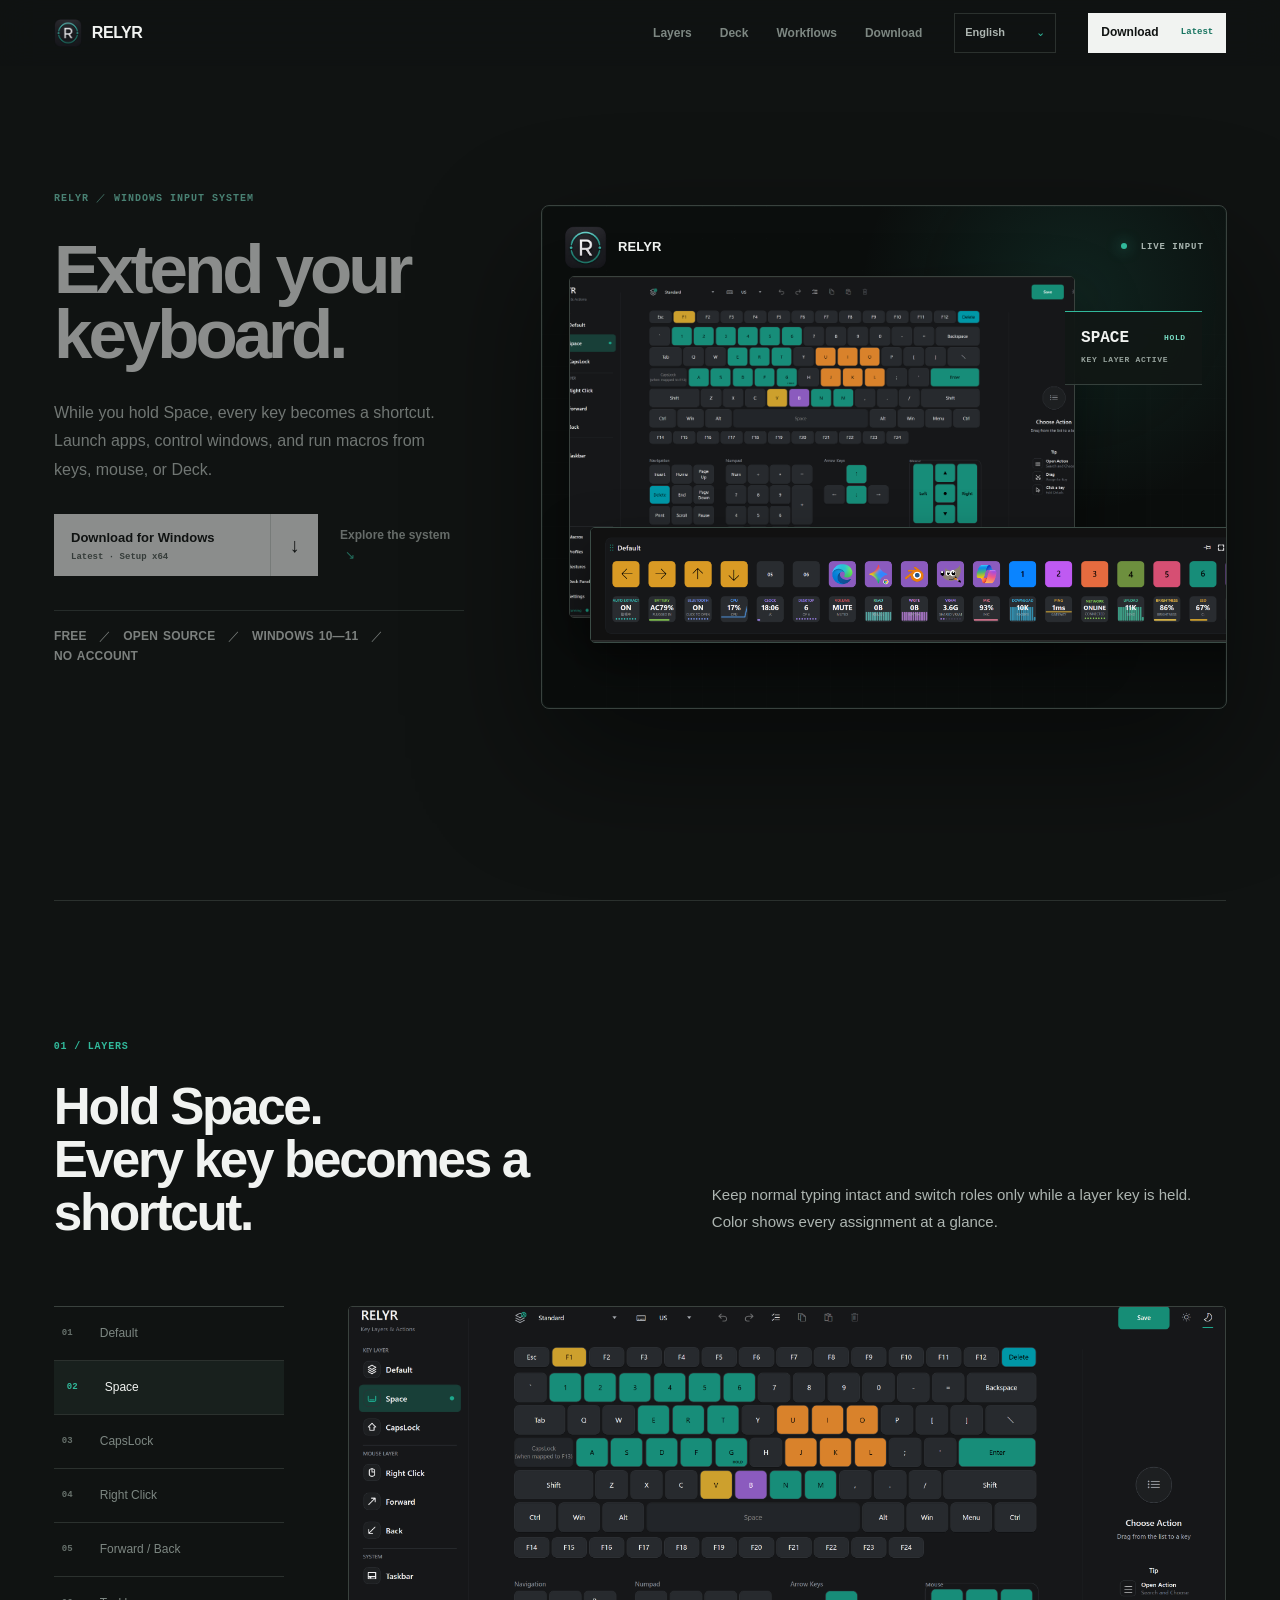
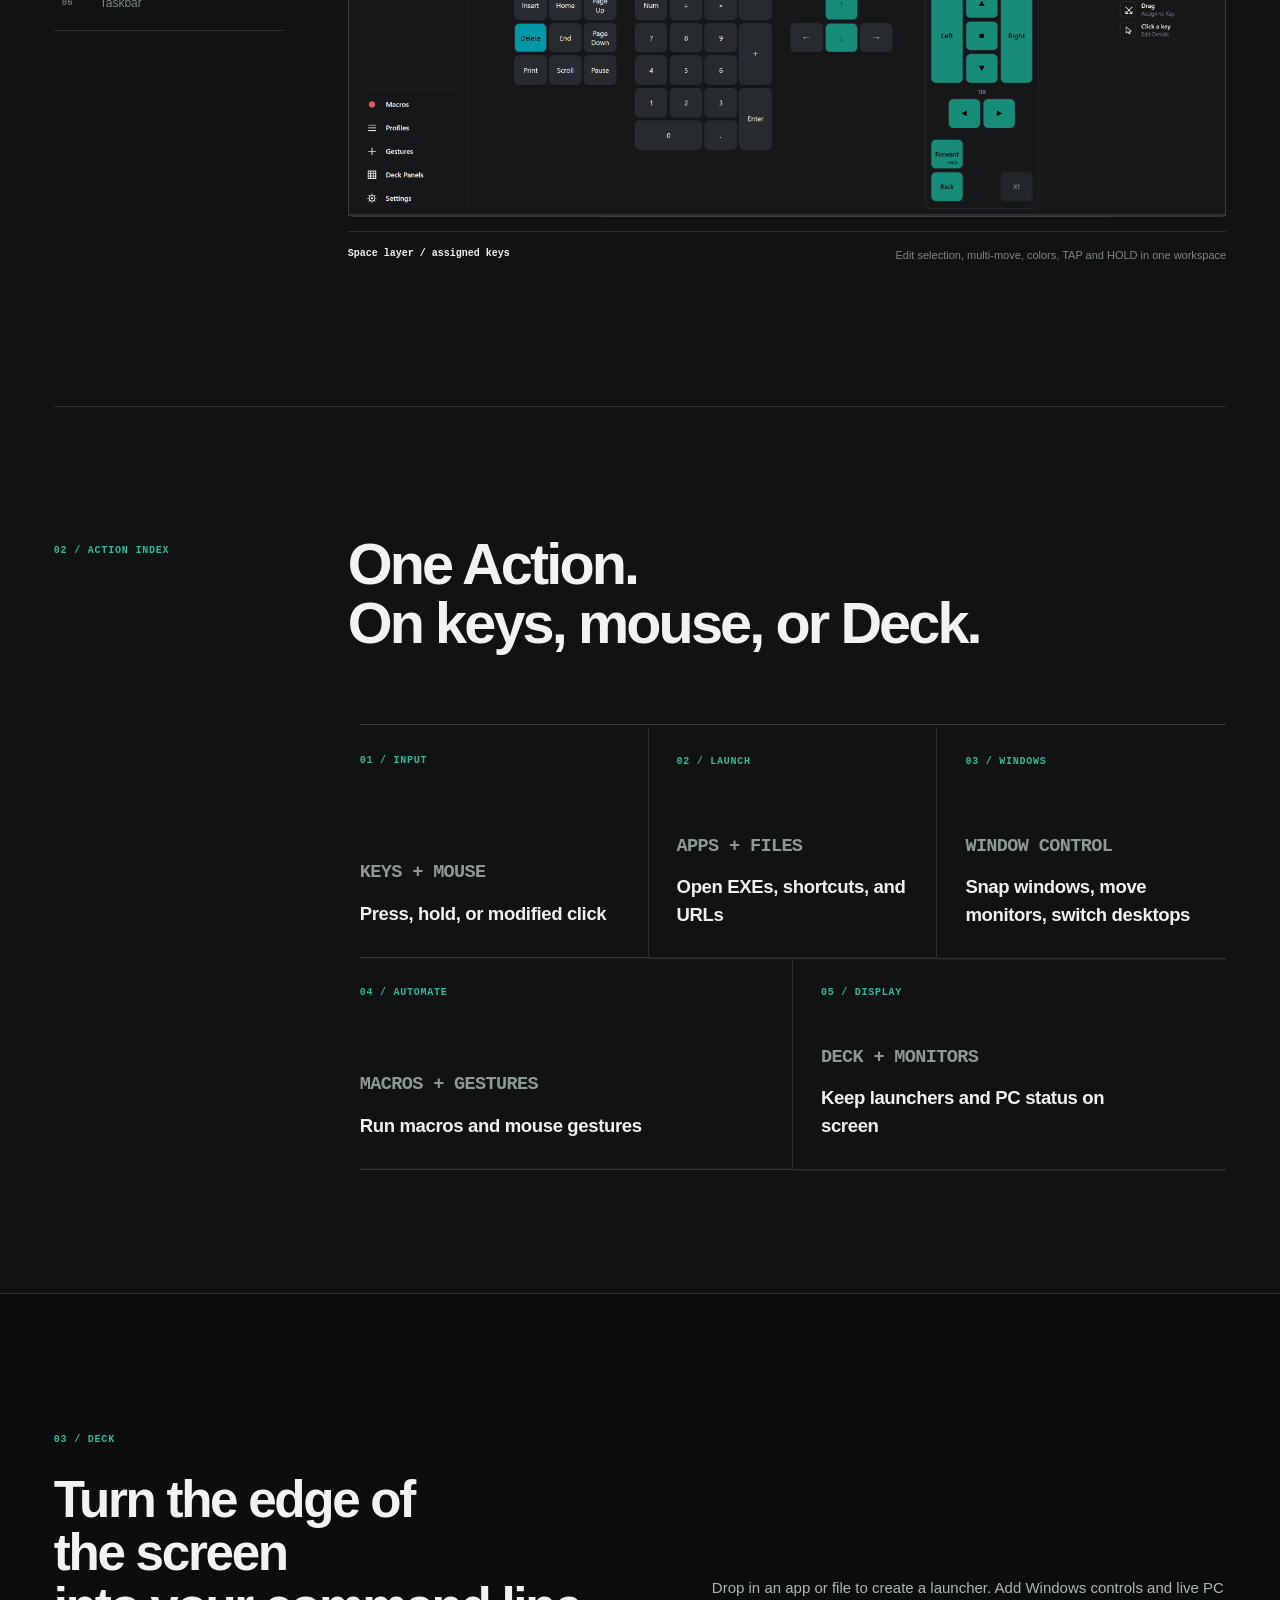
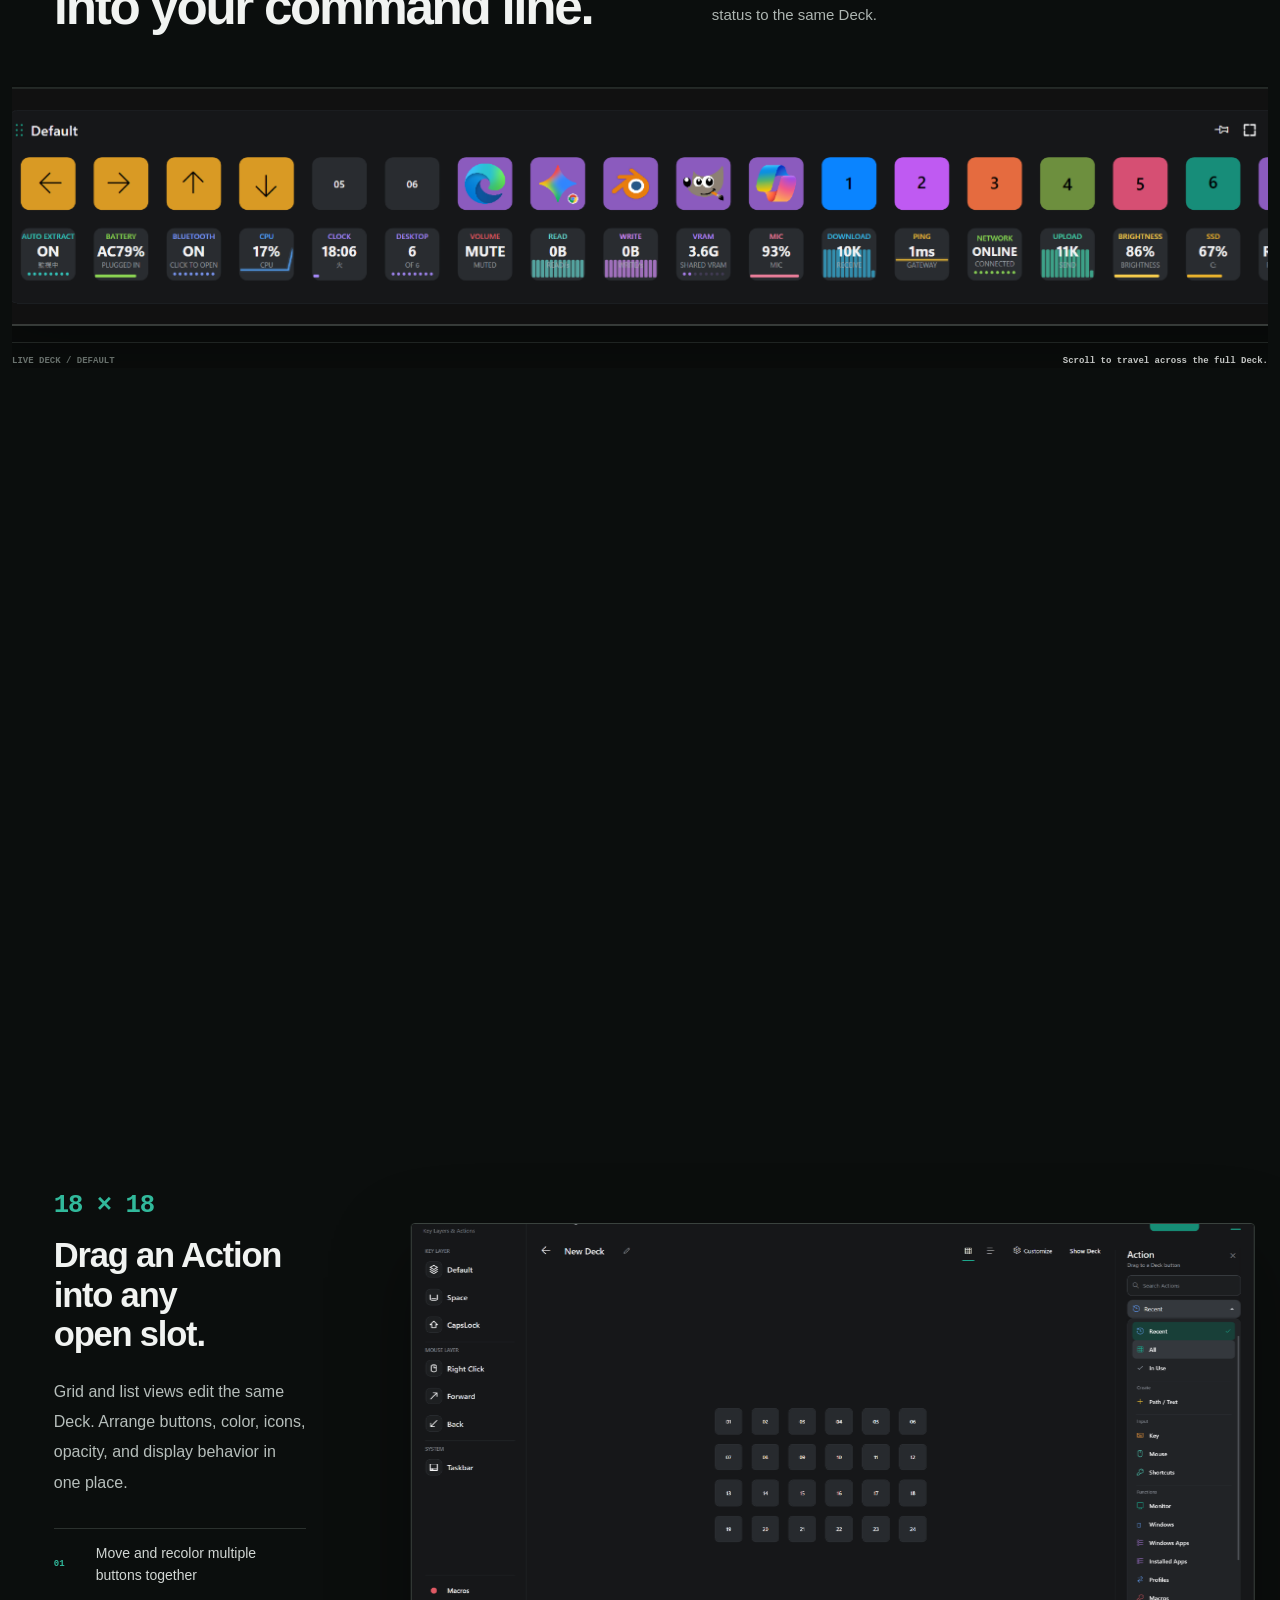
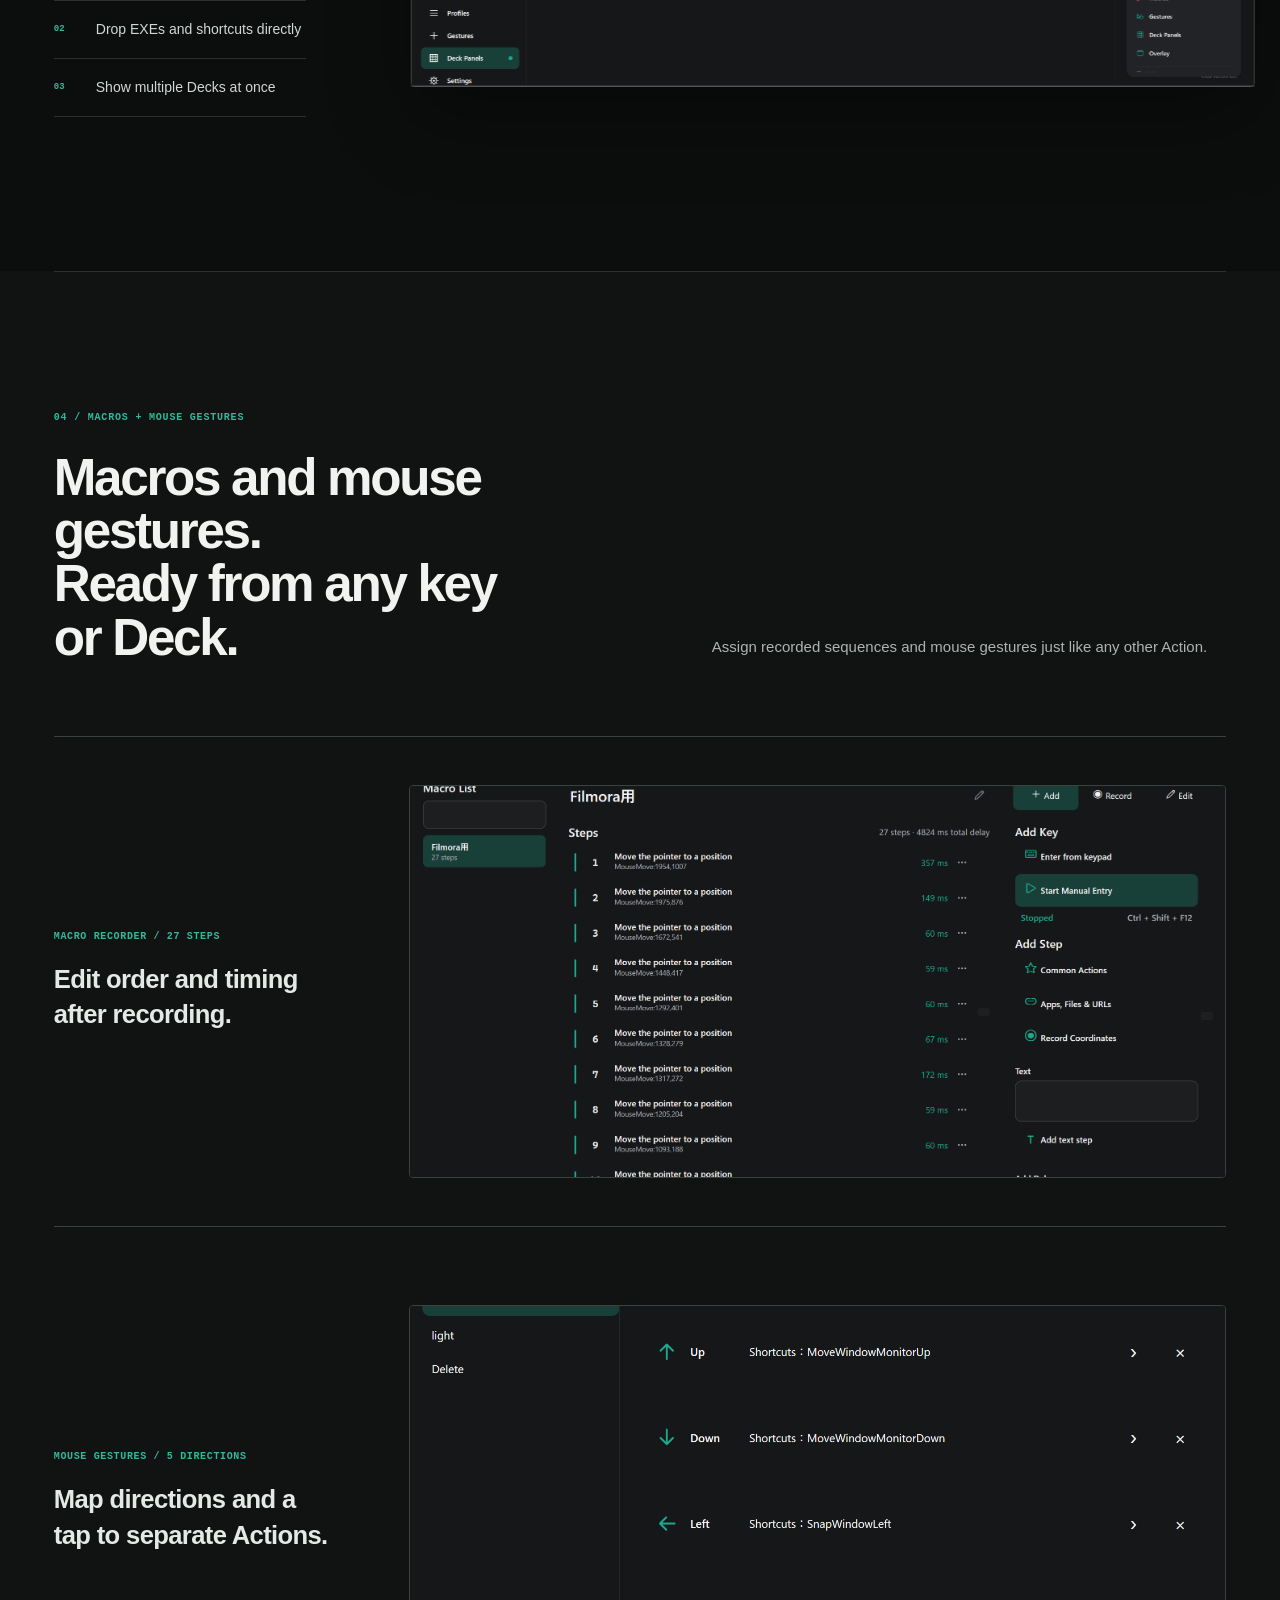
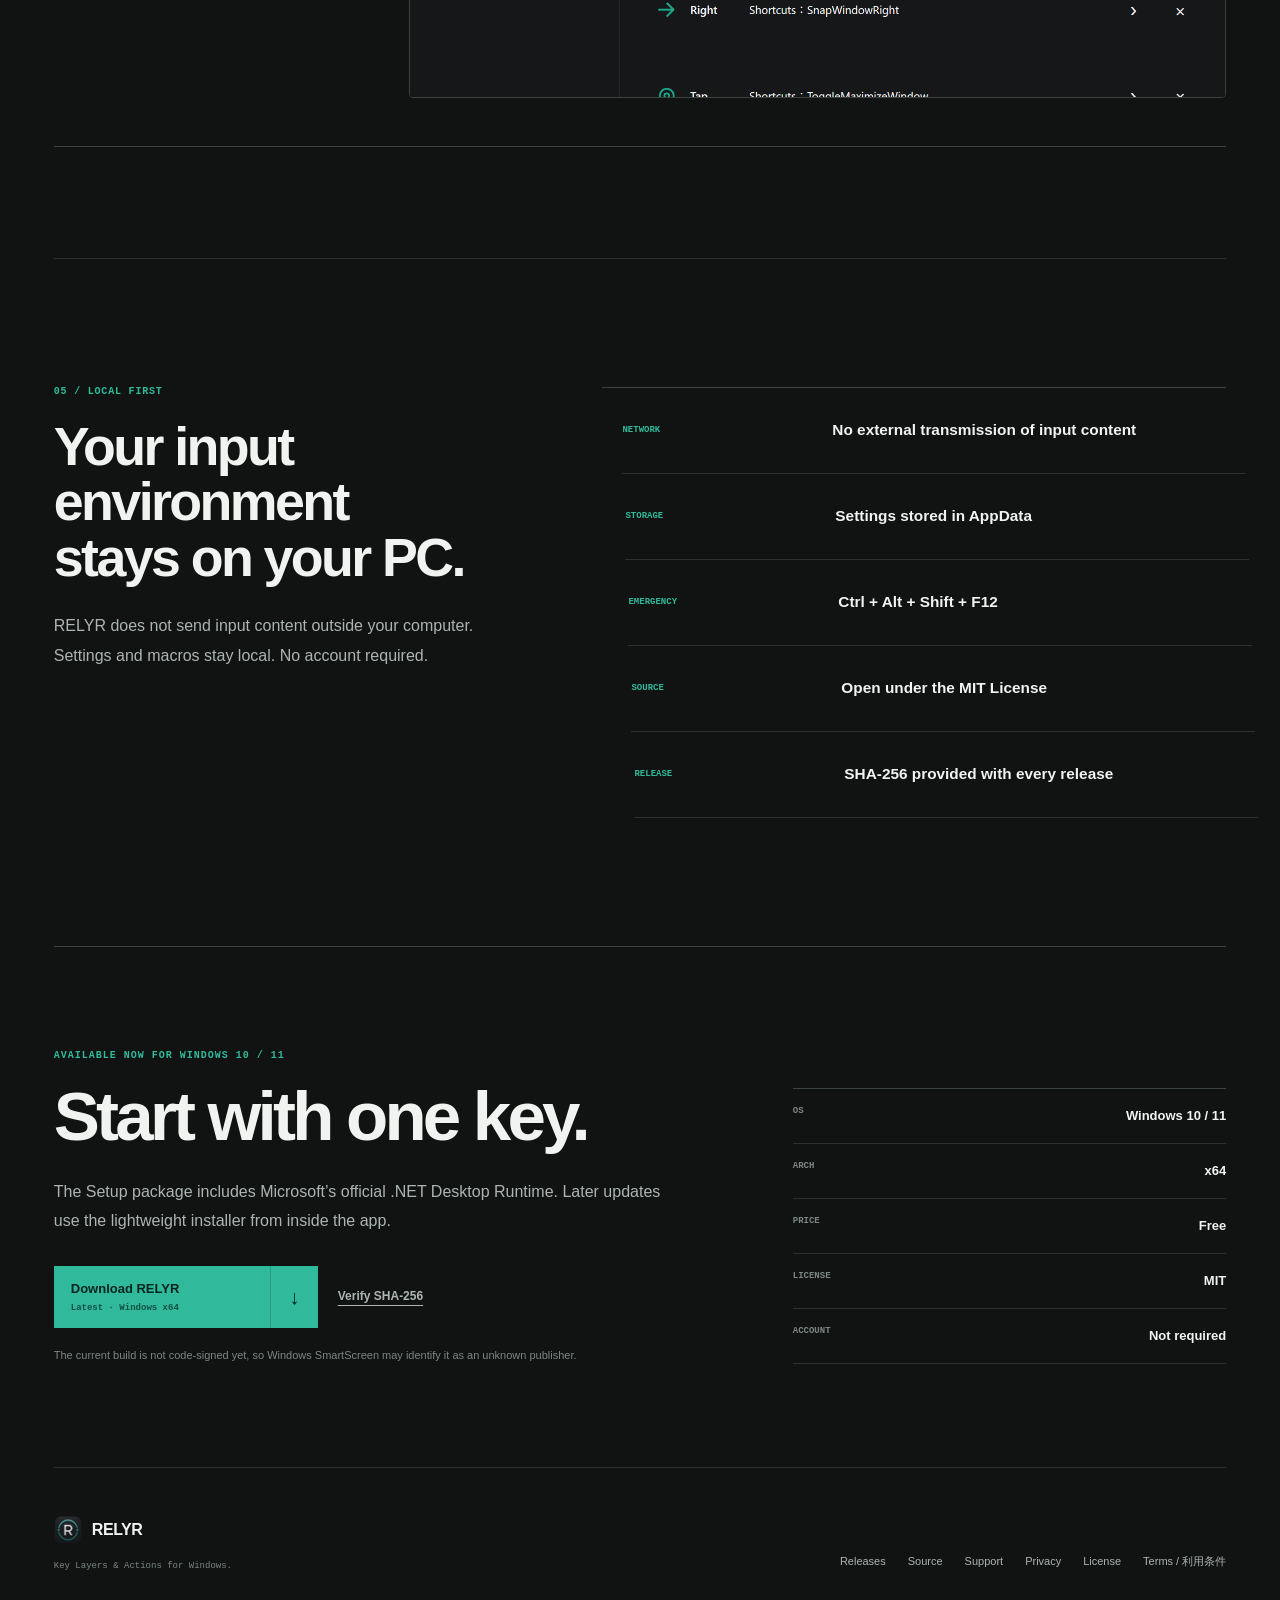
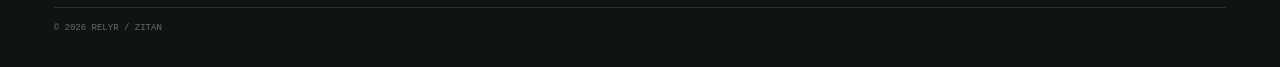
==== docs/index.html @ 1e790d0e "Make website downloads follow latest release" ====
<!doctype html>
<html lang="ja-JP">
<head>
  <meta charset="utf-8">
  <meta name="viewport" content="width=device-width, initial-scale=1">
  <meta name="theme-color" content="#121514">
  <meta name="description" content="Spaceを押している間、すべてのキーがショートカットに変わる。RELYRはキー、マウス、DeckからWindowsを動かす入力システムです。">
  <meta property="og:type" content="website">
  <meta property="og:site_name" content="RELYR">
  <meta property="og:url" content="https://zitan-source.github.io/RELYR/">
  <meta property="og:title" content="RELYR — キーボードを、拡張する。">
  <meta property="og:description" content="Spaceを押している間、すべてのキーがショートカットに変わる。キー、マウス、DeckからWindowsを動かします。">
  <meta property="og:image" content="https://zitan-source.github.io/RELYR/assets/og-image.png">
  <meta property="og:image:width" content="1200">
  <meta property="og:image:height" content="630">
  <meta property="og:image:alt" content="RELYRの入力レイヤー、Deck、ジェスチャー画面を重ねた製品ビジュアル">
  <meta property="og:locale" content="ja_JP">
  <meta name="twitter:card" content="summary_large_image">
  <link rel="canonical" href="https://zitan-source.github.io/RELYR/">
  <link rel="icon" href="assets/relyr.ico" type="image/x-icon">
  <link rel="stylesheet" href="styles.css">
  <script>document.documentElement.classList.add('js')</script>
  <title>RELYR — キーボードを、拡張する。</title>
</head>
<body>
  <a class="skip-link" href="#content">本文へ移動</a>
  <div class="scroll-meter" aria-hidden="true"><i></i></div>

  <header class="site-header" data-header>
    <a class="wordmark" href="#top" aria-label="RELYR ホーム">
      <img src="assets/relyr.ico" width="32" height="32" alt="">
      <span>RELYR</span>
    </a>
    <nav aria-label="メインナビゲーション">
      <a href="#layers">Layers</a>
      <a href="#deck">Deck</a>
      <a href="#workflows">Workflows</a>
      <a href="#download">Download</a>
    </nav>
    <details class="language-switcher">
      <summary aria-label="表示言語"><span data-language-label>日本語</span><i aria-hidden="true">⌄</i></summary>
      <div class="language-menu" role="menu" aria-label="表示言語">
        <button type="button" role="menuitem" data-language="ja-JP">日本語</button>
        <button type="button" role="menuitem" data-language="en-US">English</button>
        <button type="button" role="menuitem" data-language="zh-CN">简体中文</button>
        <button type="button" role="menuitem" data-language="zh-TW">繁體中文</button>
        <button type="button" role="menuitem" data-language="ko-KR">한국어</button>
        <button type="button" role="menuitem" data-language="fr-FR">Français</button>
        <button type="button" role="menuitem" data-language="de-DE">Deutsch</button>
        <button type="button" role="menuitem" data-language="es-ES">Español</button>
      </div>
    </details>
    <a class="header-download" data-download-link aria-label="RELYR Windows版をダウンロード" href="https://github.com/zitan-source/RELYR/releases/latest">
      <span>Download</span><b data-release-version>Latest</b>
    </a>
  </header>

  <main id="content">
    <section class="hero" id="top" data-motion-section>
      <div class="hero-copy reveal">
        <p class="overline">RELYR <span>／</span> Windows input system</p>
        <h1>
          <span class="hero-line"><span>キーボードを、</span></span>
          <em class="hero-line"><span>拡張する。</span></em>
        </h1>
        <p class="hero-lead">Spaceを押している間、すべてのキーがショートカットに変わる。キー、マウス、Deckから、アプリ起動、ウィンドウ操作、マクロを実行。</p>
        <div class="hero-actions">
          <a class="download-button" data-download-link href="https://github.com/zitan-source/RELYR/releases/latest">
            <span>Download for Windows</span>
            <small><b data-release-version>Latest</b> · Setup x64</small>
            <i aria-hidden="true">↓</i>
          </a>
          <a class="text-link" href="#layers">Explore the system <span aria-hidden="true">↘</span></a>
        </div>
        <div class="hero-facts"><p class="hero-note">FREE / OPEN SOURCE / WINDOWS 10—11 / NO ACCOUNT</p></div>
      </div>

      <div class="hero-product reveal">
        <div class="hero-stage">
          <div class="hero-stage-header" aria-hidden="true">
            <span><img src="assets/relyr.ico" width="52" height="52" alt=""><b>RELYR</b></span>
            <p><i></i> LIVE INPUT</p>
          </div>
          <div class="hero-key-demo media-spot" data-video-frame>
            <video class="product-video" muted loop playsinline preload="metadata" poster="assets/product-layers.png" data-product-video aria-hidden="true">
              <source src="assets/action-assignment.mp4" type="video/mp4">
            </video>
            <i class="video-progress" aria-hidden="true"><span></span></i>
          </div>
          <div class="hero-deck-demo media-spot" data-video-frame>
            <video class="product-video" muted loop playsinline preload="metadata" poster="assets/product-deck.png" data-product-video aria-hidden="true">
              <source src="assets/deck-live.mp4" type="video/mp4">
            </video>
            <i class="video-progress" aria-hidden="true"><span></span></i>
          </div>
          <div class="hero-layer-state" aria-hidden="true"><kbd>SPACE</kbd><span>HOLD</span><b>KEY LAYER ACTIVE</b></div>
        </div>
      </div>

    </section>

    <section class="section layers-section" id="layers" data-motion-section>
      <header class="section-heading reveal">
        <h2>Spaceを押す。<br>キーボード全体が、ショートカットになる。</h2>
        <p>普段のキー入力を残したまま、押している間だけ役割を切り替えます。レイヤーごとに色が見えるので、どこに何を置いたかを画面上で確認できます。</p>
      </header>

      <div class="layer-layout">
        <aside class="layer-index reveal" aria-label="利用できるレイヤー">
          <p><span>01</span>Default</p>
          <p class="active"><span>02</span>Space</p>
          <p><span>03</span>CapsLock</p>
          <p><span>04</span>Right Click</p>
          <p><span>05</span>Forward / Back</p>
          <p><span>06</span>Taskbar</p>
        </aside>
        <figure class="layer-figure reveal">
          <div class="media-spot" data-video-frame>
            <button class="shot-button" type="button" data-shot="assets/product-layers.png" data-caption="Spaceレイヤー — 割り当て済みのキーを色で一覧">
              <video class="product-video" muted loop playsinline preload="metadata" poster="assets/product-layers.png" data-product-video aria-hidden="true">
                <source src="assets/action-assignment.mp4" type="video/mp4">
              </video>
              <span>拡大して見る</span>
            </button>
            <i class="video-progress" aria-hidden="true"><span></span></i>
          </div>
          <figcaption><b>Space layer / assigned keys</b><span>選択、複数移動、色分け、TAP / HOLDをひとつの面で編集</span></figcaption>
        </figure>
      </div>
    </section>

    <section class="action-ledger section" id="actions" data-motion-section aria-labelledby="actions-title">
      <div class="ledger-intro reveal">
        <h2 id="actions-title">ひとつのActionを、<br>キーにも、マウスにも、Deckにも。</h2>
      </div>
      <div class="action-index reveal">
        <article><span>01 / INPUT</span><h3>KEYS + MOUSE</h3><b>押す、長押し、修飾クリック</b></article>
        <article><span>02 / LAUNCH</span><h3>APPS + FILES</h3><b>EXE、ショートカット、URLを開く</b></article>
        <article><span>03 / WINDOWS</span><h3>WINDOW CONTROL</h3><b>整列、モニター移動、仮想デスクトップ</b></article>
        <article><span>04 / AUTOMATE</span><h3>MACROS + GESTURES</h3><b>マクロとマウスジェスチャーを実行</b></article>
        <article><span>05 / DISPLAY</span><h3>DECK + MONITORS</h3><b>ランチャーとPC状態を画面に常設</b></article>
      </div>
    </section>

    <section class="deck-section" id="deck" data-motion-section>
      <div class="deck-title section reveal">
        <h2>画面の端を、<br>自分専用の操作列に。</h2>
        <p>アプリやファイルを置くだけで起動ボタンに。Windows操作とPCの状態表示も、同じDeckへ並べられます。</p>
      </div>

      <div class="deck-runway" data-motion-section>
        <figure class="deck-strip reveal">
          <div class="media-spot" data-video-frame>
            <button class="shot-button" type="button" data-shot="assets/product-deck.png" data-caption="Deckオーバーレイ — アプリ、デスクトップ、システムモニター">
              <video class="product-video" muted loop playsinline preload="metadata" poster="assets/product-deck.png" data-product-video aria-hidden="true">
                <source src="assets/deck-live.mp4" type="video/mp4">
              </video>
              <span>拡大して見る</span>
            </button>
            <i class="video-progress" aria-hidden="true"><span></span></i>
          </div>
          <figcaption><span>LIVE DECK / DEFAULT</span><b>スクロールに沿って、Deck全体を見る。</b></figcaption>
        </figure>
      </div>

      <div class="deck-editor section">
        <div class="editor-copy reveal">
          <p class="editor-mark">18 × 18</p>
          <h3>空いている場所へ、<br>Actionをドラッグ。</h3>
          <p>グリッドと一覧表示は同じDeckを編集します。ボタンの並び、色、アイコン、透明度、表示動作まで一か所で調整できます。</p>
          <ul>
            <li><span>01</span>複数ボタンをまとめて移動・着色</li>
            <li><span>02</span>EXEとショートカットを直接登録</li>
            <li><span>03</span>複数Deckを同時に表示</li>
          </ul>
        </div>
        <figure class="editor-figure reveal">
          <div class="media-spot" data-video-frame>
            <button class="shot-button" type="button" data-shot="assets/product-deck-editor.png" data-caption="Deckエディター — モニターActionをボタンへドラッグ">
              <video class="product-video" muted loop playsinline preload="metadata" poster="assets/product-deck-editor.png" data-product-video aria-hidden="true">
                <source src="assets/deck-monitor-assignment.mp4" type="video/mp4">
              </video>
              <span>拡大して見る</span>
            </button>
            <i class="video-progress" aria-hidden="true"><span></span></i>
          </div>
        </figure>
      </div>
    </section>

    <section class="workflow-section section" id="workflows" data-motion-section>
      <header class="workflow-heading reveal">
        <h2>マクロも、マウスジェスチャーも。<br>キーやDeckから、すぐ呼び出せる。</h2>
        <p>記録した手順とジェスチャーは、キーやDeckへ同じActionとして割り当てられます。</p>
      </header>

      <div class="workflow-grid">
        <article class="workflow-macro reveal">
          <div class="workflow-label"><span>MACRO RECORDER / 27 STEPS</span><b>記録後も、順番と待機時間を編集。</b></div>
          <button class="shot-button" type="button" data-shot="assets/product-macros.png" data-caption="マクロエディター — 記録した手順、座標、待機時間を編集">
            <img src="assets/product-macros.png" width="2019" height="1231" loading="lazy" alt="RELYRのマクロ画面。中央に記録されたマウス移動の手順、右に追加操作が並ぶ。">
            <span>拡大して見る</span>
          </button>
        </article>
        <article class="workflow-gesture reveal">
          <div class="workflow-label"><span>MOUSE GESTURES / 5 DIRECTIONS</span><b>移動方向と短押しを別々のActionへ。</b></div>
          <button class="shot-button" type="button" data-shot="assets/product-gestures.png" data-caption="ジェスチャーエディター — 上下左右と短押しへActionを設定">
            <img src="assets/product-gestures.png" width="1523" height="1050" loading="lazy" alt="RELYRのジェスチャー画面。上下左右と短押しにWindows操作が割り当てられている。">
            <span>拡大して見る</span>
          </button>
        </article>
      </div>
    </section>

    <section class="principles section" id="privacy" data-motion-section>
      <div class="principles-copy reveal">
        <h2>入力環境は、<br>PCの中で完結する。</h2>
        <p>RELYRは入力内容を外部へ送信しません。設定とマクロはローカルに保存。アカウント作成も必要ありません。</p>
      </div>
      <dl class="principle-list reveal">
        <div><dt>Network</dt><dd>入力内容の外部送信なし</dd></div>
        <div><dt>Storage</dt><dd>設定はAppDataに保存</dd></div>
        <div><dt>Emergency</dt><dd>Ctrl + Alt + Shift + F12</dd></div>
        <div><dt>Source</dt><dd>MIT Licenseで公開</dd></div>
        <div><dt>Release</dt><dd>SHA-256を同時配布</dd></div>
      </dl>
    </section>

    <section class="download-section" id="download" data-motion-section>
      <div class="download-copy reveal">
        <p class="overline">Available now for Windows 10 / 11</p>
        <h2>まず、ひとつのキーから。</h2>
        <p>Setup版にはMicrosoft公式の.NET Desktop Runtimeを同梱しています。インストール後の更新は、アプリ内から軽量版を取得できます。</p>
        <div class="download-actions">
          <a class="download-button download-button-light" data-download-link href="https://github.com/zitan-source/RELYR/releases/latest">
            <span>RELYRをダウンロード</span>
            <small><b data-release-version>Latest</b> · Windows x64</small>
            <i aria-hidden="true">↓</i>
          </a>
          <a class="checksum-link" data-checksum-link href="https://github.com/zitan-source/RELYR/releases/latest">SHA-256を確認</a>
        </div>
        <p class="signing-note">現在の配布版はコード署名前のため、Windows SmartScreenが「不明な発行元」と表示する場合があります。</p>
      </div>
      <aside class="download-spec reveal" aria-label="ダウンロード仕様">
        <p><span>OS</span><b>Windows 10 / 11</b></p>
        <p><span>ARCH</span><b>x64</b></p>
        <p><span>PRICE</span><b>Free</b></p>
        <p><span>LICENSE</span><b>MIT</b></p>
        <p><span>ACCOUNT</span><b>Not required</b></p>
      </aside>
    </section>
  </main>

  <footer>
    <div class="footer-brand">
      <a class="wordmark" href="#top"><img src="assets/relyr.ico" width="32" height="32" alt=""><span>RELYR</span></a>
      <p>Key Layers &amp; Actions for Windows.</p>
    </div>
    <nav aria-label="フッターナビゲーション">
      <a href="https://github.com/zitan-source/RELYR/releases/latest">Releases</a>
      <a href="https://github.com/zitan-source/RELYR">Source</a>
      <a href="https://ko-fi.com/relyr">Support</a>
      <a href="privacy.html">Privacy</a>
      <a href="https://github.com/zitan-source/RELYR/blob/main/LICENSE">License</a>
      <a href="terms.html">Terms / 利用条件</a>
    </nav>
    <p class="copyright">© 2026 RELYR / ZITAN</p>
  </footer>

  <dialog class="shot-dialog" data-shot-dialog aria-label="製品画面の拡大表示">
    <div class="shot-dialog-bar"><p data-shot-caption></p><button type="button" data-shot-close aria-label="閉じる">×</button></div>
    <div class="shot-dialog-body"><img data-shot-image alt=""></div>
  </dialog>

  <script defer src="i18n.js"></script>
  <script defer src="script.js"></script>
</body>
</html>
---- docs/styles.css ----
:root {
  color-scheme: dark;
  --ink: #101312;
  --ink-deep: #0b0e0d;
  --surface: #171b19;
  --surface-up: #1d2220;
  --paper: #f1f3f1;
  --muted: #adb5b1;
  --quiet: #7d8782;
  --line: #2b312e;
  --line-strong: #3a423e;
  --accent: #31b99b;
  --accent-light: #78ddc4;
  --accent-ink: #06251e;
  --content: 1500px;
  --gutter: clamp(22px, 4.2vw, 72px);
  --display: "Segoe UI Variable Display", "Segoe UI", sans-serif;
  --body: "Segoe UI Variable Text", "Segoe UI", sans-serif;
  --mono: "Cascadia Mono", Consolas, monospace;
  --ease-out: cubic-bezier(.2, .8, .2, 1);
  font-family: var(--body);
  font-synthesis: none;
}

html:lang(ja-JP) { --display: "Yu Gothic UI", "Meiryo UI", sans-serif; --body: "Yu Gothic UI", "Meiryo UI", sans-serif; }
html:lang(ko-KR) { --display: "Malgun Gothic", sans-serif; --body: "Malgun Gothic", sans-serif; }
html:lang(zh-CN) { --display: "Microsoft YaHei UI", sans-serif; --body: "Microsoft YaHei UI", sans-serif; }
html:lang(zh-TW) { --display: "Microsoft JhengHei UI", sans-serif; --body: "Microsoft JhengHei UI", sans-serif; }

* { box-sizing: border-box; }
html { overflow-x: clip; scroll-behavior: smooth; scroll-padding-top: 82px; }
body { margin: 0; overflow-x: clip; background: var(--ink); color: var(--paper); font: 400 16px/1.7 var(--body); text-rendering: optimizeLegibility; -webkit-font-smoothing: antialiased; }
a { color: inherit; }
button, input { font: inherit; }
button { color: inherit; }
img { display: block; max-width: 100%; }
h1, h2, h3, p { text-wrap: pretty; }
h1, h2, h3 { margin-top: 0; font-family: var(--display); font-optical-sizing: auto; }
::selection { color: var(--accent-ink); background: var(--accent-light); }
:focus-visible { outline: 2px solid var(--accent-light); outline-offset: 4px; }

.skip-link { position: fixed; top: 10px; left: 12px; z-index: 90; padding: 10px 14px; background: var(--paper); color: var(--ink); font-weight: 700; transform: translateY(-180%); }
.skip-link:focus { transform: translateY(0); }
.scroll-meter { position: fixed; inset: 0 0 auto; z-index: 80; height: 2px; }
.scroll-meter i { display: block; width: var(--scroll-progress, 0%); height: 100%; background: var(--accent); }

.site-header { position: fixed; inset: 0 0 auto; z-index: 70; min-height: 66px; padding: 0 var(--gutter); display: grid; grid-template-columns: 1fr auto auto auto; align-items: center; gap: clamp(16px, 2.5vw, 38px); border-bottom: 1px solid transparent; background: rgba(16,19,18,.72); transition: background .2s ease, border-color .2s ease; backdrop-filter: blur(18px) saturate(120%); }
.site-header.is-scrolled { border-color: var(--line); background: rgba(16,19,18,.94); }
.wordmark { width: max-content; display: inline-flex; align-items: center; gap: 10px; text-decoration: none; }
.wordmark img { width: 28px; height: 28px; }
.wordmark span { font-size: 16px; font-weight: 650; letter-spacing: -.025em; }
.site-header nav { display: flex; align-items: center; gap: 28px; }
.site-header nav a { position: relative; padding: 22px 0 20px; color: var(--quiet); font-size: 12px; font-weight: 600; text-decoration: none; transition: color .16s ease; }
.site-header nav a::after { content: ""; position: absolute; right: 100%; bottom: -1px; left: 0; height: 2px; background: var(--accent); transition: right .24s var(--ease-out); }
.site-header nav a:hover, .site-header nav a.is-active { color: var(--paper); }
.site-header nav a.is-active::after { right: 0; }
.header-download { min-width: 138px; height: 40px; padding: 0 13px; display: grid; grid-template-columns: 1fr auto; align-items: center; gap: 13px; background: var(--paper); color: var(--ink); text-decoration: none; transition: background .16s ease, transform .12s ease; }
.header-download span { font-size: 12px; font-weight: 700; }
.header-download b { color: #16735f; font: 600 9px/1 var(--mono); }
.header-download:hover { background: var(--accent-light); }
.header-download:active { transform: translateY(1px); }

.language-switcher { position: relative; justify-self: end; }
.language-switcher summary { min-width: 102px; height: 40px; padding: 0 10px; display: flex; align-items: center; justify-content: space-between; gap: 12px; border: 1px solid var(--line); color: var(--muted); font-size: 11px; font-weight: 600; list-style: none; cursor: pointer; transition: color .16s ease, border-color .16s ease, background .16s ease; }
.language-switcher summary::-webkit-details-marker { display: none; }
.language-switcher summary i { color: var(--accent); font-style: normal; transition: transform .18s ease; }
.language-switcher[open] summary { color: var(--paper); border-color: var(--line-strong); background: var(--surface); }
.language-switcher[open] summary i { transform: rotate(180deg); }
.language-menu { position: absolute; top: calc(100% + 7px); right: 0; width: 184px; padding: 6px; display: grid; border: 1px solid var(--line-strong); background: rgba(22,26,24,.98); box-shadow: 0 24px 70px rgba(0,0,0,.42); backdrop-filter: blur(18px); }
.language-menu button { min-height: 38px; padding: 0 10px; border: 0; background: transparent; color: var(--muted); text-align: left; cursor: pointer; }
.language-menu button:hover, .language-menu button.is-active { color: var(--paper); background: #222926; }

main { overflow: clip; }
.section { width: min(var(--content), calc(100% - var(--gutter) * 2)); margin-inline: auto; }
.chapter-rail, .section-no { display: none; }
.overline { margin: 0; color: var(--accent-light); font: 600 10px/1.4 var(--mono); letter-spacing: .1em; text-transform: uppercase; }
.overline span { color: var(--quiet); }

.hero { --motion-progress: 0; position: relative; width: min(1760px,100%); min-height: 100dvh; margin: 0 auto; padding: clamp(104px,8vw,132px) var(--gutter) clamp(78px,7vw,112px); display: grid; grid-template-columns: minmax(410px,.8fr) minmax(620px,1.35fr); align-items: center; gap: clamp(48px,6vw,104px); }
.hero-copy { position: relative; z-index: 3; width: auto; margin: 0; display: block; will-change: transform, opacity; }
.hero h1 { margin: 31px 0 0; font-size: clamp(58px,5.4vw,88px); font-weight: 630; line-height: .94; letter-spacing: -.058em; }
html:lang(ja-JP) .hero h1 { font-size: clamp(50px,4.9vw,76px); line-height: 1.08; letter-spacing: -.05em; }
.hero h1 .hero-line { display: block; }
.hero h1 em { color: var(--paper); font-style: normal; }
.hero-lead { max-width: 39em; margin: 32px 0 0; color: #c0c8c4; font-size: clamp(16px,1.18vw,19px); line-height: 1.78; }
.hero-actions { margin-top: 30px; display: flex; align-items: center; gap: 22px; }
.download-button { position: relative; min-width: 264px; min-height: 62px; padding: 11px 56px 11px 17px; display: flex; flex-direction: column; justify-content: center; border: 0; background: var(--paper); color: var(--ink); text-decoration: none; transition: background .18s ease, transform .12s ease; }
.download-button > span { font-size: 13px; font-weight: 700; }
.download-button small { margin-top: 3px; color: #55605b; font: 600 9px/1.3 var(--mono); }
.download-button i { position: absolute; inset: 0 0 0 auto; width: 48px; display: grid; place-items: center; border-left: 1px solid #ccd1ce; font-style: normal; font-size: 20px; }
.download-button:hover { background: var(--accent-light); }
.download-button:active { transform: translateY(1px); }
.text-link { color: var(--muted); font-size: 12px; font-weight: 650; text-decoration: none; }
.text-link span { margin-left: 5px; color: var(--accent); }
.text-link:hover { color: var(--paper); text-decoration: underline; text-underline-offset: 5px; }
.hero-facts { margin-top: 34px; border-top: 1px solid var(--line-strong); }
.hero-note { width: 100%; margin: 0; padding-top: 16px; color: #d5dbd8; font: 650 clamp(12px,.78vw,14px)/1.6 var(--body); letter-spacing: .015em; word-spacing: .12em; }
.hero-note span { white-space: nowrap; }

.hero-product { position: relative; top: auto; z-index: 2; width: 100%; height: auto; margin: 0; display: block; }
.hero-stage { position: relative; width: 100%; aspect-ratio: 1.36; overflow: hidden; border: 1px solid #39423e; border-radius: 8px; background: radial-gradient(circle at 78% 18%,rgba(49,185,155,.13),transparent 32%),#0b0e0d; box-shadow: 0 50px 130px rgba(0,0,0,.48), 0 0 0 1px rgba(120,221,196,.035) inset; transform: translate3d(0,calc((1 - var(--motion-progress)) * 20px),0) scale(calc(.97 + var(--motion-progress) * .03)); will-change: transform; }
.hero-stage::before { content: ""; position: absolute; inset: 0; opacity: .28; background-image: linear-gradient(rgba(255,255,255,.025) 1px,transparent 1px),linear-gradient(90deg,rgba(255,255,255,.025) 1px,transparent 1px); background-size: 32px 32px; pointer-events: none; }
.hero-stage-header { position: absolute; inset: 20px 22px auto; z-index: 6; display: flex; align-items: center; justify-content: space-between; }
.hero-stage-header span { display: flex; align-items: center; gap: 11px; }
.hero-stage-header img { width: 43px; height: 43px; }
.hero-stage-header b { font-size: 13px; letter-spacing: .01em; }
.hero-stage-header p { margin: 0; color: #a9b5b0; font: 650 9px/1 var(--mono); letter-spacing: .1em; }
.hero-stage-header p i { display: inline-block; width: 6px; height: 6px; margin-right: 7px; border-radius: 50%; background: var(--accent); box-shadow: 0 0 14px rgba(49,185,155,.8); }
.hero-key-demo { position: absolute; z-index: 2; top: 14%; left: 4%; width: 74%; height: 68%; overflow: hidden; border: 1px solid #3a423e; border-radius: 5px; background: #111413; box-shadow: 0 28px 65px rgba(0,0,0,.42); }
.hero-key-demo .product-video { object-position: 50% 48%; }
.hero-deck-demo { position: absolute; z-index: 5; right: 3%; bottom: 4%; left: 7%; height: 23%; overflow: hidden; border: 1px solid #3b4c46; border-radius: 5px; background: #111413; box-shadow: 0 24px 52px rgba(0,0,0,.5); }
.hero-deck-demo .product-video { object-fit: cover; object-position: left center; }
.hero-layer-state { position: absolute; z-index: 4; top: 21%; right: 3.5%; width: 20%; padding: 18px 16px; display: grid; grid-template-columns: auto 1fr; gap: 8px 10px; align-items: center; border-top: 1px solid var(--accent); border-bottom: 1px solid #35403c; background: rgba(18,23,21,.88); backdrop-filter: blur(14px); }
.hero-layer-state kbd { color: var(--paper); font: 650 clamp(15px,1.25vw,20px)/1 var(--mono); }
.hero-layer-state span { justify-self: end; color: var(--accent-light); font: 650 8px/1 var(--mono); letter-spacing: .08em; }
.hero-layer-state b { grid-column: 1 / -1; color: #98a49e; font: 600 8px/1.4 var(--mono); letter-spacing: .08em; }
.shot-button { position: relative; width: 100%; padding: 0; overflow: hidden; display: block; border: 1px solid var(--line-strong); border-radius: 4px; background: var(--ink-deep); cursor: zoom-in; box-shadow: 0 28px 80px rgba(0,0,0,.34); }
.shot-button img { width: 100%; height: auto; transition: transform .45s var(--ease-out), filter .35s ease; }
.product-video { display: block; width: 100%; height: 100%; object-fit: cover; background: var(--ink-deep); transition: transform .45s var(--ease-out), filter .35s ease; }
.shot-button > span { position: absolute; right: 10px; bottom: 10px; padding: 7px 10px; border: 1px solid rgba(255,255,255,.18); background: rgba(11,14,13,.88); color: #fff; font-size: 10px; font-weight: 650; opacity: 0; transform: translateY(4px); transition: opacity .18s ease, transform .18s ease; backdrop-filter: blur(10px); }
.shot-button:hover > span { opacity: 1; transform: translateY(0); }
.shot-button:hover img, .shot-button:hover .product-video { transform: scale(1.006); }
.media-spot { position: relative; min-width: 0; isolation: isolate; }
.video-progress { position: absolute; right: 0; bottom: 0; left: 0; z-index: 3; height: 2px; overflow: hidden; background: rgba(255,255,255,.11); pointer-events: none; }
.video-progress span { display: block; width: var(--video-progress, 0%); height: 100%; background: var(--accent-light); transform-origin: 0 50%; }

.layers-section { --motion-progress: 0; padding: clamp(125px,11vw,170px) 0 clamp(130px,11vw,180px); border-top: 1px solid var(--line); }
.section-heading, .deck-title, .workflow-heading { display: grid; grid-template-columns: 1.05fr .95fr; align-items: end; column-gap: clamp(40px,7vw,110px); row-gap: 28px; }
.section-heading::before, .deck-title::before, .workflow-heading::before, .principles-copy::before { display: block; margin-bottom: 22px; color: var(--accent); font: 600 10px/1 var(--mono); letter-spacing: .08em; }
.section-heading::before { content: "01 / LAYERS"; grid-column: 1 / -1; }
.deck-title::before { content: "03 / DECK"; grid-column: 1 / -1; }
.workflow-heading::before { content: "04 / MACROS + MOUSE GESTURES"; grid-column: 1 / -1; }
.section-heading::before, .deck-title::before, .workflow-heading::before { margin-bottom: 0; }
.section-heading h2, .deck-title h2, .workflow-heading h2 { max-width: 820px; margin: 0; font-size: clamp(40px,4vw,62px); font-weight: 610; line-height: 1.04; letter-spacing: -.045em; }
html:lang(ja-JP) .section-heading h2, html:lang(ja-JP) .deck-title h2, html:lang(ja-JP) .workflow-heading h2 { font-size: clamp(36px,3.4vw,50px); line-height: 1.2; letter-spacing: -.035em; }
.section-heading > p:last-child, .deck-title > p:last-child, .workflow-heading > p:last-child { max-width: 540px; margin: 0 0 4px; color: var(--muted); font-size: clamp(15px,1.08vw,17px); line-height: 1.82; }
.motion-word { opacity: 1; }
.layer-layout { margin-top: 66px; display: grid; grid-template-columns: 230px minmax(0,1fr); gap: clamp(34px,5vw,76px); align-items: start; }
.layer-index { position: sticky; top: 100px; border-top: 1px solid var(--line-strong); }
.layer-index p { min-height: 54px; margin: 0; padding: 0 8px; display: grid; grid-template-columns: 38px 1fr; align-items: center; border-bottom: 1px solid var(--line); color: var(--quiet); font-size: 12px; transition: color .16s ease, padding-left .2s var(--ease-out), background .16s ease; }
.layer-index p span { color: #66706b; font: 600 9px/1 var(--mono); }
.layer-index p.active { padding-left: 13px; color: var(--paper); background: #18201d; }
.layer-index p.active span { color: var(--accent); }
.layer-figure { min-width: 0; margin: 0; }
.layer-figure .shot-button { aspect-ratio: 1.72; clip-path: inset(0 0 calc((1 - var(--motion-progress)) * 6%) 0 round 4px); transform: translate3d(calc((1 - var(--motion-progress)) * 20px),0,0); will-change: clip-path, transform; }
.layer-figure .product-video { object-position: 50% 46%; }
.layer-figure .shot-button img { width: 126%; max-width: none; margin: -7% 0 0 -20%; }
.layer-figure figcaption { margin-top: 15px; padding-top: 14px; display: flex; justify-content: space-between; gap: 30px; border-top: 1px solid var(--line); color: var(--quiet); font-size: 11px; }
.layer-figure figcaption b { color: var(--paper); font: 600 10px/1.6 var(--mono); }

.action-ledger { --motion-progress: 0; width: min(var(--content),calc(100% - var(--gutter) * 2)); margin: 0 auto; padding: clamp(120px,10vw,160px) 0; border-top: 1px solid var(--line); }
.ledger-intro { display: grid; grid-template-columns: 230px minmax(0,1fr); gap: clamp(34px,5vw,76px); }
.ledger-intro::before { content: "02 / ACTION INDEX"; padding-top: 11px; color: var(--accent); font: 600 10px/1 var(--mono); letter-spacing: .08em; }
.ledger-intro h2 { max-width: 930px; margin: 0; font-size: clamp(42px,4.5vw,68px); font-weight: 610; line-height: 1.02; letter-spacing: -.05em; }
html:lang(ja-JP) .ledger-intro h2 { font-size: clamp(36px,3.7vw,54px); line-height: 1.18; letter-spacing: -.035em; }
.ledger-intro h2::after { display: none; }
.action-index { margin: 72px 0 0 306px; display: grid; grid-template-columns: repeat(6,minmax(0,1fr)); border-top: 1px solid var(--line-strong); }
.action-index article { position: relative; min-height: 230px; padding: 28px 26px 30px 0; display: flex; flex-direction: column; justify-content: space-between; border-bottom: 1px solid var(--line-strong); }
.action-index article:nth-child(-n+3) { grid-column: span 2; }
.action-index article:nth-child(n+4) { grid-column: span 3; min-height: 210px; }
.action-index article:not(:nth-child(3)):not(:nth-child(5)) { border-right: 1px solid var(--line); padding-right: 28px; }
.action-index article:nth-child(2), .action-index article:nth-child(3), .action-index article:nth-child(5) { padding-left: 28px; }
.action-index span { color: var(--accent); font: 650 10px/1 var(--mono); letter-spacing: .075em; }
.action-index h3 { margin: auto 0 16px; color: #8d9993; font: 620 clamp(17px,1.45vw,22px)/1.15 var(--mono); letter-spacing: -.035em; }
.action-index b { max-width: 18em; color: #edf1ef; font-size: clamp(18px,1.45vw,23px); font-weight: 620; line-height: 1.48; letter-spacing: -.02em; }
.action-index article::after { content: ""; position: absolute; right: 26px; bottom: -1px; left: 0; height: 2px; background: var(--accent); transform: scaleX(0); transform-origin: 0 50%; transition: transform .35s var(--ease-out); }
.action-index article:hover::after { transform: scaleX(1); }

.deck-section { --motion-progress: 0; position: relative; padding: clamp(125px,11vw,175px) 0 clamp(140px,12vw,190px); overflow: clip; border-top: 1px solid var(--line); background: var(--ink-deep); color: var(--paper); }
.deck-title { position: relative; }
.deck-title > p:last-child { color: var(--muted); }
.deck-runway { --motion-progress: 0; position: relative; height: 112dvh; margin-top: 52px; }
.deck-strip { position: sticky; top: calc(50dvh - 155px); width: min(1800px,calc(100% - 24px)); margin: 0 auto; overflow: hidden; }
.deck-strip .media-spot { width: 112%; margin-left: -6%; transform: translate3d(calc((.5 - var(--motion-progress)) * 4vw),0,0) scale(calc(.98 + var(--motion-progress) * .02)); will-change: transform; }
.deck-strip .shot-button { width: 100%; border-color: var(--line-strong); box-shadow: 0 28px 85px rgba(0,0,0,.44); }
.deck-strip .product-video { width: 100%; height: auto; object-fit: contain; }
.deck-strip figcaption { margin-top: 14px; padding-top: 12px; display: flex; justify-content: space-between; border-top: 1px solid var(--line); color: var(--quiet); font: 600 9px/1.5 var(--mono); }
.deck-strip figcaption b { color: var(--paper); font-weight: 600; }
.deck-editor { position: relative; padding-top: 100px; display: grid; grid-template-columns: .46fr 1.54fr; gap: clamp(48px,6vw,96px); align-items: center; }
.editor-mark { margin: 0 0 18px; color: var(--accent); font: 650 clamp(24px,2vw,32px)/1 var(--mono); letter-spacing: -.04em; }
.editor-copy h3 { max-width: 15em; margin: 0; font-size: clamp(32px,2.7vw,42px); font-weight: 610; line-height: 1.14; letter-spacing: -.035em; }
html:lang(ja-JP) .editor-copy h3 { max-width: 12em; font-size: clamp(30px,2.45vw,38px); line-height: 1.28; letter-spacing: -.025em; word-break: normal; overflow-wrap: anywhere; }
.editor-copy > p:not(.editor-mark) { max-width: 34em; margin: 22px 0 0; color: #b6bebb; font-size: 16px; line-height: 1.9; }
.editor-copy ul { margin: 30px 0 0; padding: 0; list-style: none; border-top: 1px solid var(--line); }
.editor-copy li { min-height: 58px; padding: 14px 0; display: grid; grid-template-columns: 42px 1fr; align-items: center; border-bottom: 1px solid var(--line); color: #d2d7d4; font-size: 14px; line-height: 1.55; }
.editor-copy li span { color: var(--accent); font: 600 9px/1 var(--mono); }
.editor-figure { min-width: 0; margin: 0; transform: translateX(calc((1 - var(--motion-progress)) * 30px)); will-change: transform; }
.editor-figure .shot-button { aspect-ratio: 1.82; }
.editor-figure .shot-button img { width: 134%; max-width: none; margin: -6% 0 0 -34%; }

.workflow-section { --motion-progress: 0; padding-top: clamp(125px,11vw,175px); padding-bottom: clamp(130px,11vw,180px); border-top: 1px solid var(--line); }
.workflow-grid { position: relative; margin-top: 72px; padding: 0; display: block; border-top: 1px solid var(--line-strong); }
.workflow-grid article { position: relative; min-width: 0; margin: 0 !important; padding: 48px 0; display: grid; grid-template-columns: minmax(220px,.34fr) minmax(0,1fr); gap: clamp(44px,6vw,94px); align-items: center; border-bottom: 1px solid var(--line-strong); background: transparent; }
.workflow-macro, .workflow-gesture { width: auto; transform: none; }
.workflow-gesture { opacity: 1; }
.workflow-label { min-height: 0; padding: 0; display: block; border: 0; }
.workflow-label span { display: block; color: var(--accent); font: 650 10px/1.3 var(--mono); letter-spacing: .065em; }
.workflow-label b { display: block; max-width: 19em; margin-top: 19px; color: #e4e9e6; font-size: clamp(20px,2vw,29px); font-weight: 620; line-height: 1.4; letter-spacing: -.025em; text-align: left; }
.workflow-grid .shot-button { margin: 0; aspect-ratio: 2.08; border-color: var(--line-strong); box-shadow: none; }
.workflow-grid .shot-button img { width: 100%; height: 100%; max-width: 100%; margin: 0; object-fit: cover; }
.workflow-macro .shot-button img { object-position: 50% 20%; }
.workflow-gesture .shot-button img { object-position: 50% 38%; }

.principles { --motion-progress: 0; padding: clamp(115px,10vw,155px) 0 clamp(120px,10vw,160px); display: grid; grid-template-columns: .82fr 1.18fr; gap: clamp(60px,9vw,140px); align-items: start; border-top: 1px solid var(--line); }
.principles-copy::before { content: "05 / LOCAL FIRST"; }
.principles-copy h2 { margin: 0; font-size: clamp(40px,4.2vw,64px); font-weight: 610; line-height: 1.03; letter-spacing: -.048em; }
html:lang(ja-JP) .principles-copy h2 { font-size: clamp(36px,3.5vw,50px); line-height: 1.2; letter-spacing: -.035em; }
.principles-copy > p:last-child { max-width: 520px; margin: 26px 0 0; color: var(--muted); font-size: 16px; line-height: 1.85; }
.principle-list { margin: 0; border-top: 1px solid var(--line-strong); }
.principle-list div { --item: 0; min-height: 86px; padding: 18px 0; display: grid; grid-template-columns: .62fr 1.38fr; align-items: center; gap: 24px; border-bottom: 1px solid var(--line); opacity: 1; transform: translateX(calc((1 - var(--motion-progress)) * (20px + var(--item) * 3px))); }
.principle-list div:nth-child(2) { --item: 1; }
.principle-list div:nth-child(3) { --item: 2; }
.principle-list div:nth-child(4) { --item: 3; }
.principle-list div:nth-child(5) { --item: 4; }
.principle-list dt { color: var(--accent); font: 600 9px/1 var(--mono); text-transform: uppercase; }
.principle-list dd { margin: 0; font-size: clamp(14px,1.2vw,17px); font-weight: 600; }

.download-section { --motion-progress: 0; position: relative; width: min(var(--content),calc(100% - var(--gutter) * 2)); min-height: auto; margin: 0 auto; padding: clamp(90px,8vw,125px) 0; overflow: visible; display: grid; grid-template-columns: 1.18fr .82fr; gap: clamp(60px,9vw,140px); align-items: end; border-top: 1px solid var(--line-strong); border-radius: 0; background: transparent; color: var(--paper); }
.download-copy, .download-spec { position: relative; z-index: 1; }
.download-copy .overline { color: var(--accent); }
.download-copy h2 { max-width: 770px; margin: 20px 0 0; font-size: clamp(48px,5.4vw,82px); font-weight: 610; line-height: .98; letter-spacing: -.055em; }
html:lang(ja-JP) .download-copy h2 { font-size: clamp(38px,4vw,56px); line-height: 1.16; letter-spacing: -.035em; }
.download-copy > p:not(.overline):not(.signing-note) { max-width: 610px; margin: 27px 0 0; color: var(--muted); font-size: 16px; line-height: 1.8; }
.download-actions { margin-top: 30px; display: flex; align-items: center; gap: 20px; }
.download-button-light { background: var(--accent); color: var(--accent-ink); }
.download-button-light small { color: rgba(5,37,30,.7); }
.download-button-light i { border-color: rgba(5,37,30,.2); }
.download-button-light:hover { background: var(--accent-light); }
.checksum-link { color: var(--muted); font-size: 12px; font-weight: 650; text-underline-offset: 5px; }
.checksum-link:hover { color: var(--paper); }
.signing-note { max-width: 650px; margin: 18px 0 0; color: var(--quiet); font-size: 11px; }
.download-spec { border-top: 1px solid var(--line-strong); }
.download-spec p { margin: 0; padding: 16px 0; display: flex; justify-content: space-between; border-bottom: 1px solid var(--line); }
.download-spec span { color: var(--quiet); font: 600 9px/1.5 var(--mono); }
.download-spec b { font-size: 13px; font-weight: 650; }

footer { width: min(var(--content),calc(100% - var(--gutter) * 2)); margin: 0 auto; padding: 48px 0 34px; display: grid; grid-template-columns: 1fr auto; gap: 28px; align-items: end; border-top: 1px solid var(--line); }
.footer-brand p { margin: 10px 0 0; color: var(--quiet); font: 500 9px/1 var(--mono); }
footer nav { display: flex; flex-wrap: wrap; justify-content: flex-end; gap: 22px; }
footer nav a { color: var(--muted); font-size: 11px; text-decoration: none; }
footer nav a:hover { color: var(--paper); }
.copyright { grid-column: 1 / -1; margin: 8px 0 0; padding-top: 16px; border-top: 1px solid var(--line); color: #636d68; font: 500 9px/1 var(--mono); }

.shot-dialog { width: min(94vw,1720px); height: min(92dvh,1080px); padding: 0; overflow: hidden; border: 1px solid var(--line-strong); border-radius: 4px; background: var(--ink-deep); color: var(--paper); box-shadow: 0 50px 150px rgba(0,0,0,.7); }
.shot-dialog::backdrop { background: rgba(3,5,4,.86); backdrop-filter: blur(8px); }
.shot-dialog-bar { height: 50px; padding-left: 16px; display: flex; align-items: center; justify-content: space-between; border-bottom: 1px solid var(--line); background: var(--surface); }
.shot-dialog-bar p { margin: 0; color: var(--muted); font: 600 10px/1 var(--mono); }
.shot-dialog-bar button { width: 50px; height: 49px; border: 0; border-left: 1px solid var(--line); background: transparent; color: var(--muted); font-size: 20px; cursor: pointer; }
.shot-dialog-bar button:hover { color: var(--paper); background: var(--surface-up); }
.shot-dialog-body { height: calc(100% - 50px); overflow: auto; display: grid; place-items: center; }
.shot-dialog-body img { width: auto; min-width: min(100%,1080px); max-width: none; height: auto; min-height: 100%; object-fit: contain; }

.js .reveal { opacity: 0; transform: translateY(14px); transition: opacity .55s ease, transform .65s var(--ease-out); }
.js .reveal.is-visible { opacity: 1; transform: translateY(0); }
.js .hero-product.reveal { transform: none; }

.legal-page { min-height: 100dvh; padding-top: 66px; }
.legal-page .site-header { grid-template-columns: 1fr auto auto; }
.legal-shell { width: min(760px,calc(100% - 40px)); margin: 0 auto; padding: 90px 0 130px; }
.legal-shell h1 { margin: 0; font-size: clamp(44px,5.5vw,70px); font-weight: 610; letter-spacing: -.045em; }
.legal-shell h2 { margin: 48px 0 0; font-size: 21px; letter-spacing: -.02em; }
.legal-shell p { color: var(--muted); }
.legal-shell a { color: var(--accent-light); text-underline-offset: 5px; }
.not-found { min-height: 100dvh; display: grid; place-items: center; padding: 36px 20px; }
.not-found main { width: min(680px,100%); }
.not-found strong { color: var(--accent); font: 600 10px/1 var(--mono); letter-spacing: .1em; }
.not-found h1 { margin: 20px 0 0; font-size: clamp(44px,6vw,72px); font-weight: 610; line-height: 1; letter-spacing: -.05em; }
.not-found p { max-width: 520px; color: var(--muted); }
.not-found .text-link { display: inline-block; margin-top: 18px; color: var(--paper); }

@media (max-width: 1050px) {
  .site-header { grid-template-columns: 1fr auto auto; }
  .site-header nav { display: none; }
  .hero { min-height: auto; padding-top: 112px; grid-template-columns: 1fr; gap: 56px; }
  .hero-copy { max-width: 780px; }
  .hero-product { width: min(920px,100%); margin-inline: auto; }
  .section-heading, .deck-title, .workflow-heading { grid-template-columns: 1fr; gap: 24px; }
  .layer-layout, .ledger-intro { grid-template-columns: 180px minmax(0,1fr); gap: 32px; }
  .action-index { margin-left: 212px; }
  .action-index article { min-height: 205px; }
  .deck-editor { grid-template-columns: 1fr; }
  .editor-copy { max-width: 760px; }
  .principles { grid-template-columns: 1fr; gap: 58px; }
  .download-section { grid-template-columns: 1fr; gap: 58px; }
  .download-spec { max-width: 660px; }
}

@media (max-width: 700px) {
  :root { --gutter: 18px; }
  html { scroll-padding-top: 66px; }
  body { font-size: 14px; }
  .site-header { min-height: 60px; padding: 7px 12px; gap: 8px; }
  .wordmark img { width: 27px; height: 27px; }
  .wordmark span { font-size: 15px; }
  .header-download { min-width: 42px; height: 38px; padding: 0 10px; }
  .header-download span { display: none; }
  .language-switcher summary { min-width: 80px; height: 38px; }
  .hero { min-height: auto; padding: 98px var(--gutter) 78px; }
  .hero-copy { display: block; }
  .hero h1 { margin-top: 22px; font-size: clamp(40px,11.8vw,54px); line-height: 1; }
  html:lang(ja-JP) .hero h1 { font-size: clamp(29px,8.5vw,36px); line-height: 1.24; letter-spacing: -.035em; }
  html:lang(de-DE) .hero h1, html:lang(fr-FR) .hero h1, html:lang(es-ES) .hero h1 { font-size: clamp(36px,10.4vw,48px); }
  .hero h1 .hero-line > span { white-space: nowrap; }
  .hero-lead { margin-top: 24px; font-size: 14px; }
  .hero-actions { margin-top: 25px; align-items: flex-start; flex-direction: column; gap: 15px; }
  .download-button { width: 100%; min-width: 0; }
  .hero-facts { margin-top: 26px; }
  .hero-note { font-size: 12px; line-height: 1.75; }
  .hero-product { width: calc(100vw - 20px); margin: 8px 0 0 calc(50% - 50vw + 10px); }
  .hero-stage { aspect-ratio: .93; transform: none !important; }
  .hero-stage-header { inset: 14px 15px auto; }
  .hero-stage-header img { width: 36px; height: 36px; }
  .hero-key-demo { top: 14%; left: 3%; width: 94%; height: 61%; }
  .hero-deck-demo { right: -50%; bottom: 4%; left: 5%; height: 22%; }
  .hero-layer-state { top: 9%; right: 4%; width: auto; padding: 11px 12px; }
  .hero-layer-state b { display: none; }
  .layers-section, .action-ledger, .workflow-section { padding-block: 92px; }
  .section-heading h2, .deck-title h2, .workflow-heading h2 { font-size: clamp(36px,10vw,46px); }
  html:lang(ja-JP) .section-heading h2, html:lang(ja-JP) .deck-title h2, html:lang(ja-JP) .workflow-heading h2 { font-size: 30px; line-height: 1.35; letter-spacing: -.025em; }
  .section-heading > p:last-child, .deck-title > p:last-child, .workflow-heading > p:last-child { font-size: 15px; }
  .layer-layout { margin-top: 42px; grid-template-columns: 1fr; }
  .layer-index { position: static; display: flex; overflow-x: auto; scrollbar-width: none; }
  .layer-index::-webkit-scrollbar { display: none; }
  .layer-index p { flex: 0 0 auto; min-width: 118px; grid-template-columns: 30px 1fr; border-right: 1px solid var(--line); }
  .layer-figure { overflow: hidden; }
  .layer-figure .shot-button { width: 100%; aspect-ratio: 4 / 3; clip-path: none !important; transform: none !important; }
  .layer-figure .shot-button img { width: 230%; margin: -12% 0 0 -38%; }
  .layer-figure figcaption { align-items: flex-start; flex-direction: column; gap: 4px; }
  .ledger-intro { display: block; }
  .ledger-intro::before { display: block; margin-bottom: 22px; }
  .ledger-intro h2 { font-size: clamp(36px,10.4vw,48px); }
  html:lang(ja-JP) .ledger-intro h2 { font-size: 30px; line-height: 1.35; letter-spacing: -.025em; }
  .action-index { margin: 44px 0 0; display: block; }
  .action-index article, .action-index article:nth-child(n) { min-height: 156px; padding: 21px 2px 23px; border-right: 0; }
  .action-index h3 { margin: auto 0 9px; font-size: 17px; }
  .action-index b { font-size: 18px; }
  .deck-section { padding-block: 92px 110px; }
  .deck-runway { height: 115dvh; margin-top: 38px; }
  .deck-strip { top: calc(50dvh - 100px); width: calc(100% - 8px); overflow: visible; }
  .deck-strip .media-spot { width: 290%; margin-left: 0; transform: translate3d(calc(var(--motion-progress) * -65%),0,0); }
  .deck-strip .shot-button { width: 100%; }
  .deck-strip figcaption { width: calc(100vw - 36px); align-items: flex-start; flex-direction: column; gap: 5px; }
  .deck-editor { padding-top: 74px; gap: 40px; }
  .editor-copy h3, html:lang(ja-JP) .editor-copy h3 { max-width: 14em; font-size: 29px; line-height: 1.38; letter-spacing: -.02em; }
  .editor-copy > p:not(.editor-mark) { font-size: 15px; line-height: 1.9; }
  .editor-copy li { font-size: 13px; }
  .editor-figure { overflow: hidden; transform: none !important; }
  .editor-figure .shot-button { width: 100%; margin-left: 0; aspect-ratio: 4 / 3; }
  .editor-figure .shot-button img { width: 220%; margin: -12% 0 0 -110%; }
  .workflow-grid { margin-top: 46px; }
  .workflow-grid article { padding: 34px 0 40px; grid-template-columns: 1fr; gap: 25px; }
  .workflow-label b { max-width: 20em; margin-top: 12px; font-size: 20px; }
  .workflow-grid .shot-button { aspect-ratio: 1.38; }
  .workflow-macro .shot-button img { object-position: 50% 20%; }
  .workflow-gesture .shot-button img { object-position: 50% 35%; }
  .principles { padding-block: 92px; gap: 46px; }
  .principles-copy h2, html:lang(ja-JP) .principles-copy h2 { font-size: 30px; line-height: 1.35; letter-spacing: -.025em; }
  .principle-list div { min-height: 78px; grid-template-columns: .65fr 1.35fr; gap: 14px; transform: none !important; }
  .download-section { padding-block: 78px; }
  .download-copy h2 { font-size: clamp(42px,12vw,56px); }
  html:lang(ja-JP) .download-copy h2 { font-size: 34px; line-height: 1.3; letter-spacing: -.025em; }
  .download-actions { align-items: flex-start; flex-direction: column; }
  footer { grid-template-columns: 1fr; padding-top: 44px; }
  footer nav { justify-content: flex-start; }
  .shot-dialog { width: 97vw; height: 90dvh; }
  .shot-dialog-bar p { max-width: calc(100% - 56px); overflow: hidden; white-space: nowrap; text-overflow: ellipsis; }
}

@media (prefers-reduced-motion: reduce) {
  html { scroll-behavior: auto; }
  .site-header, .site-header *, .shot-button img, .shot-button > span, .js .reveal { transition-duration: .18s !important; }
  .hero-copy, .hero-stage, .layer-figure .shot-button, .action-index article, .deck-strip .media-spot, .editor-figure, .workflow-macro, .workflow-gesture, .principle-list div { transform: none !important; }
  .hero-copy { opacity: calc(1 - var(--motion-progress) * .45); }
  .action-index article, .principle-list div { opacity: 1; }
  .hero { min-height: auto; padding-bottom: 105px; }
  .hero-product { position: relative; top: auto; height: auto; }
  .deck-runway { height: auto; margin-block: 60px 90px; }
  .deck-strip { position: static; }
  .workflow-gesture { opacity: 1; }
  .js .reveal { transform: none; }
}

@media (prefers-reduced-transparency: reduce) {
  .site-header { background: var(--ink); backdrop-filter: none; }
  .language-menu, .shot-dialog::backdrop { backdrop-filter: none; }
}

@media (prefers-contrast: more) {
  :root { --muted: #d5dad7; --quiet: #aeb6b2; --line: #4f5a55; --line-strong: #69766f; }
  .site-header { background: var(--ink); }
}
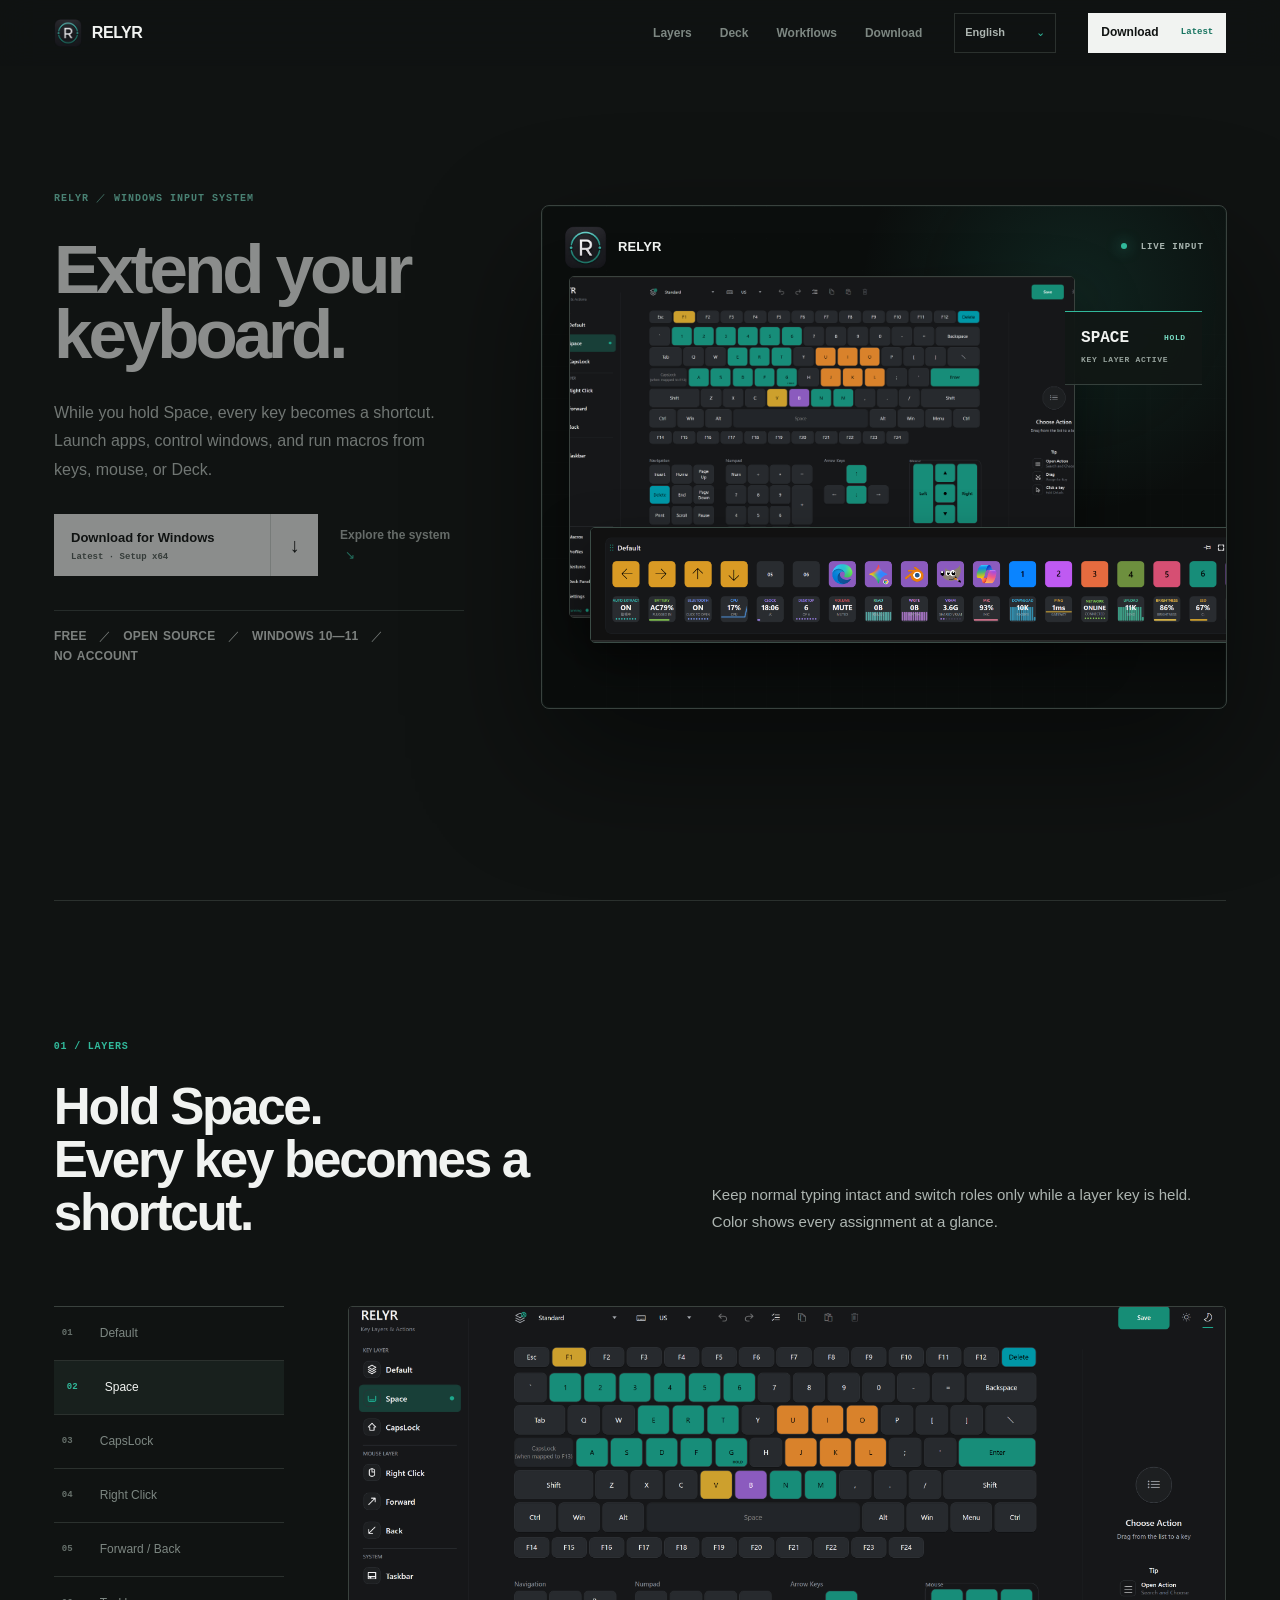
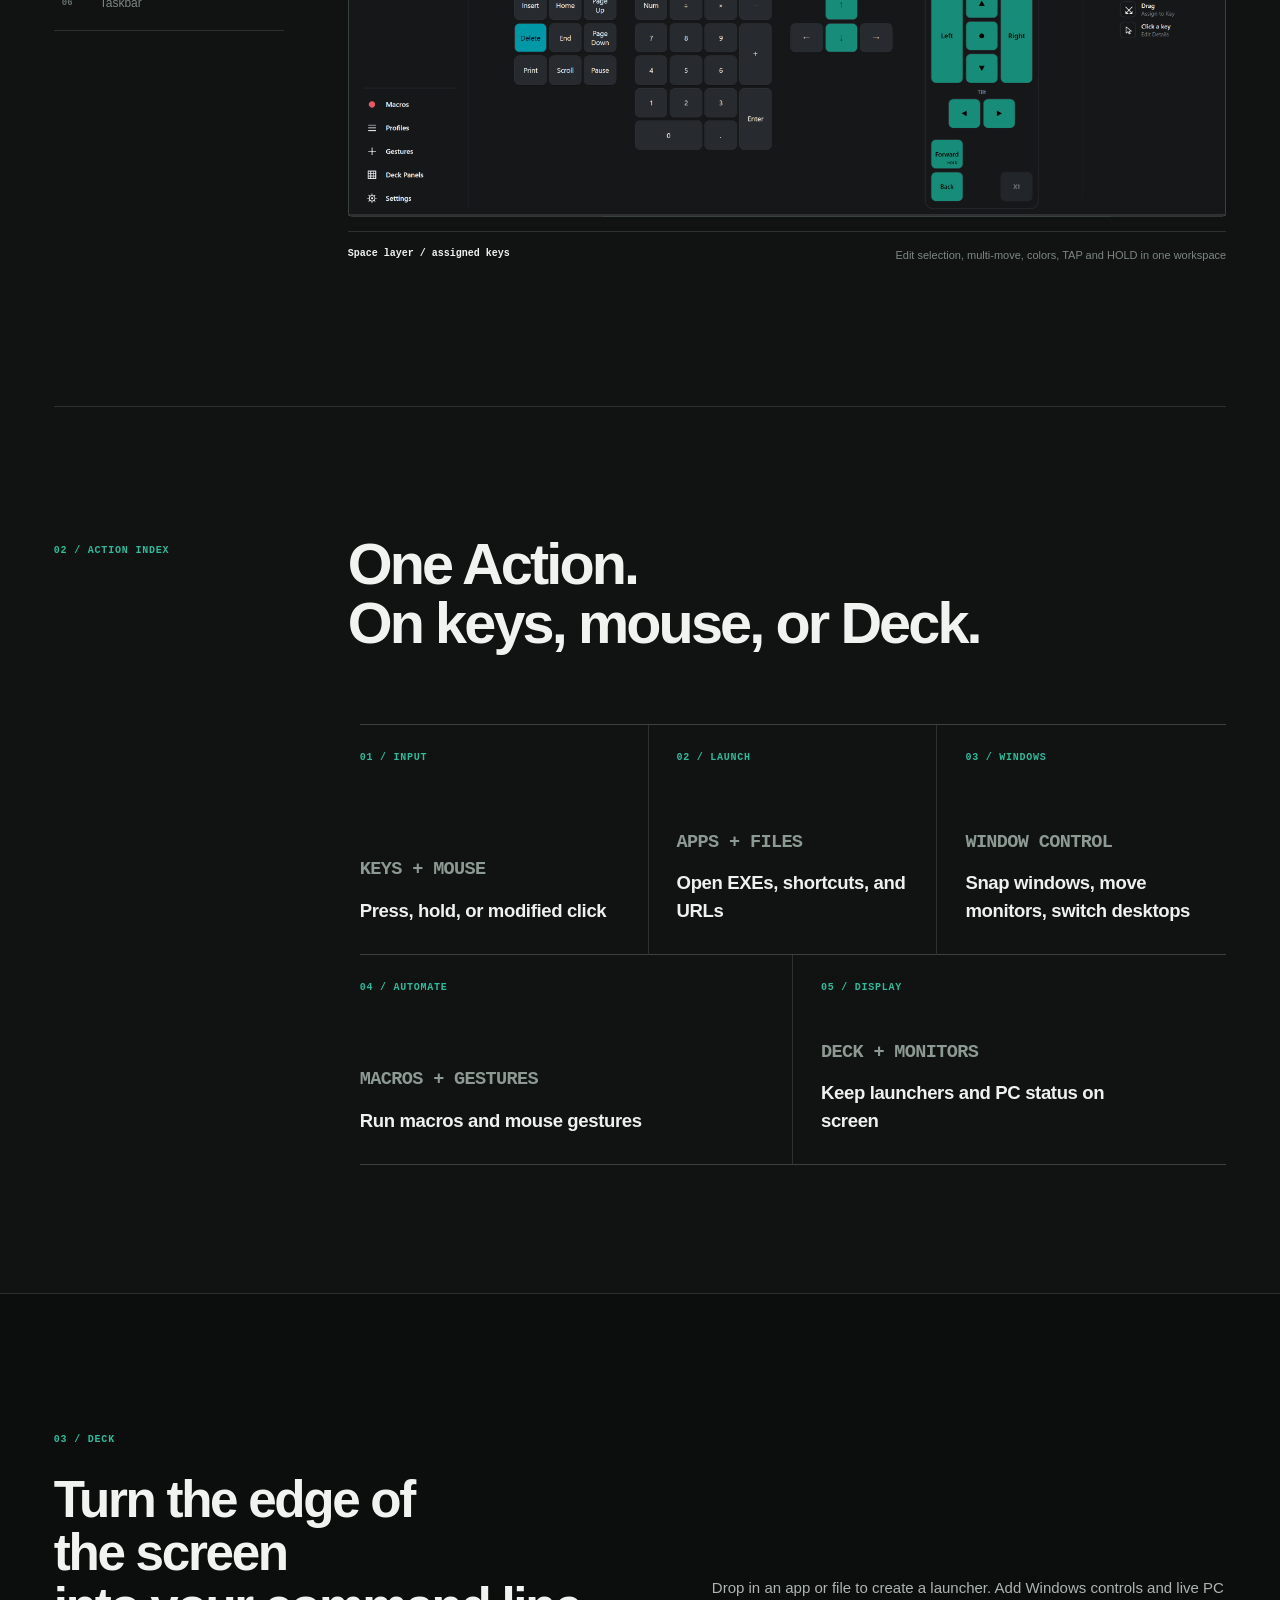
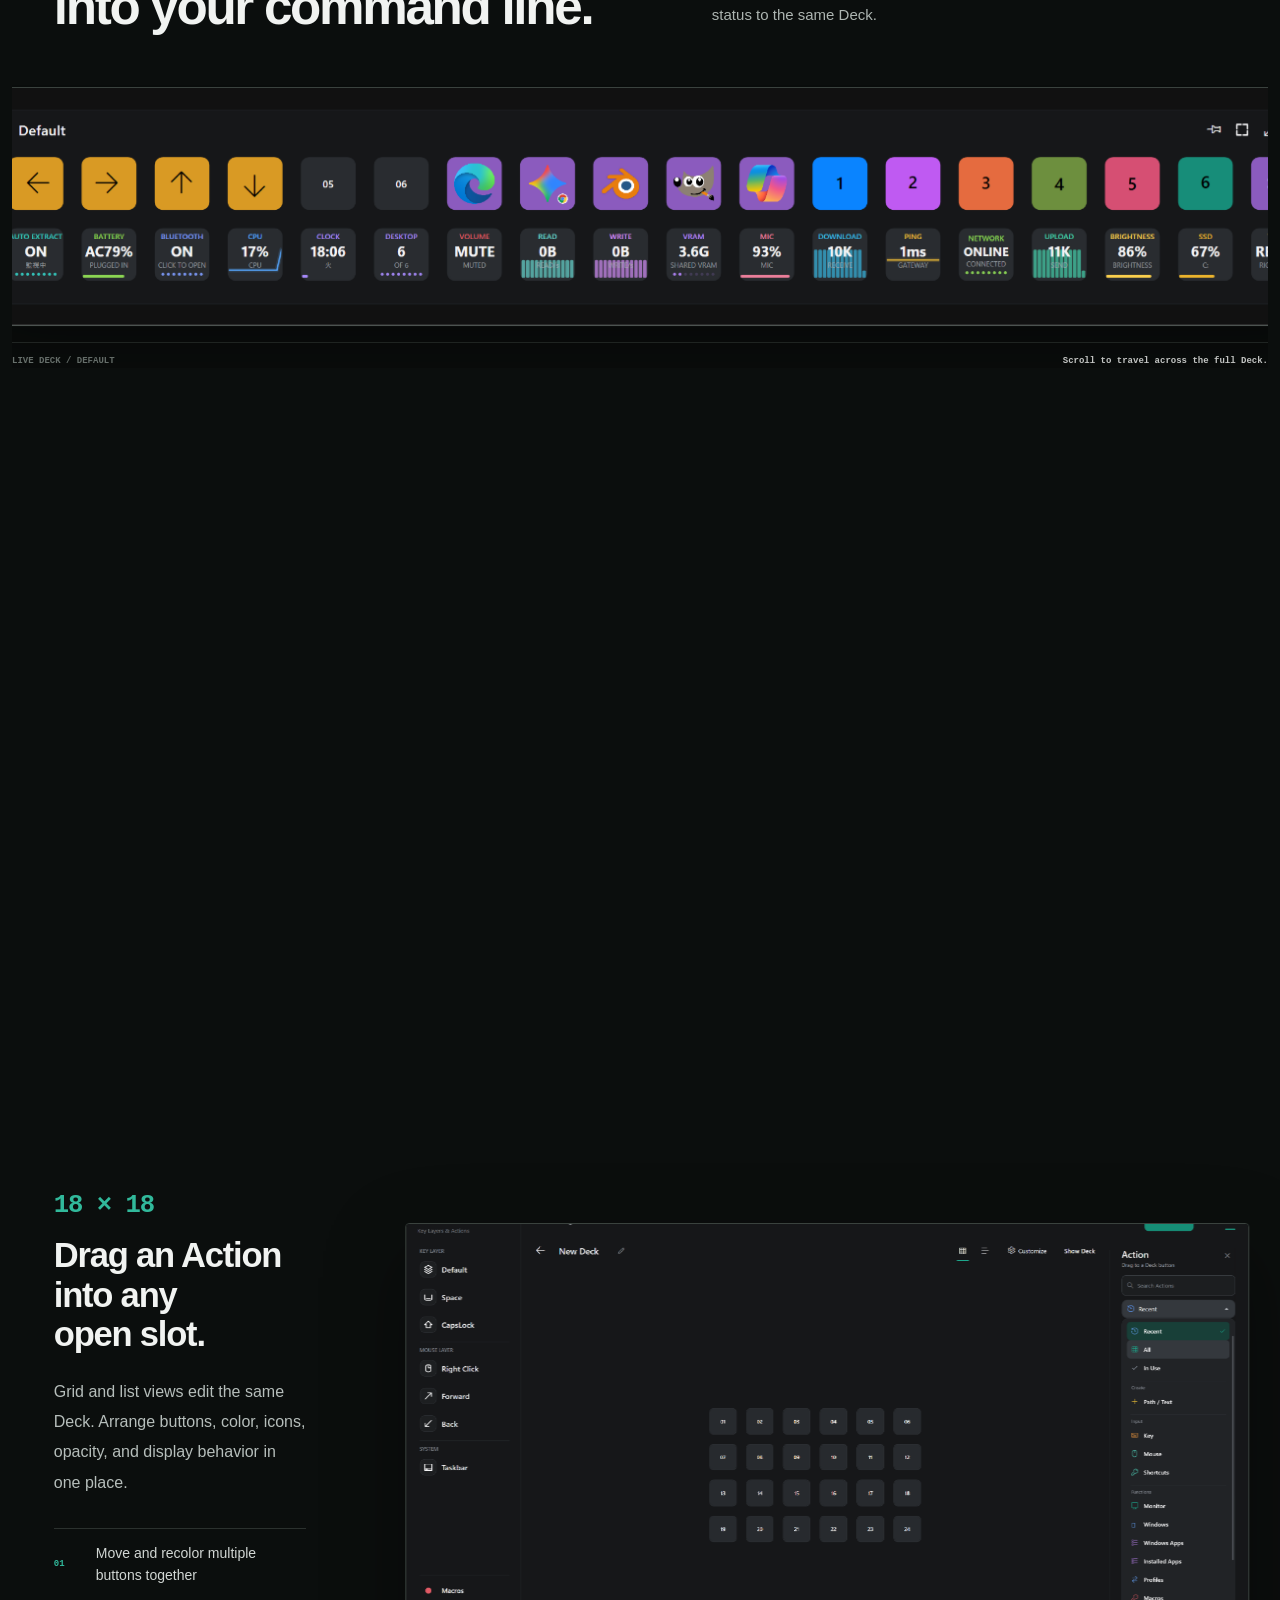
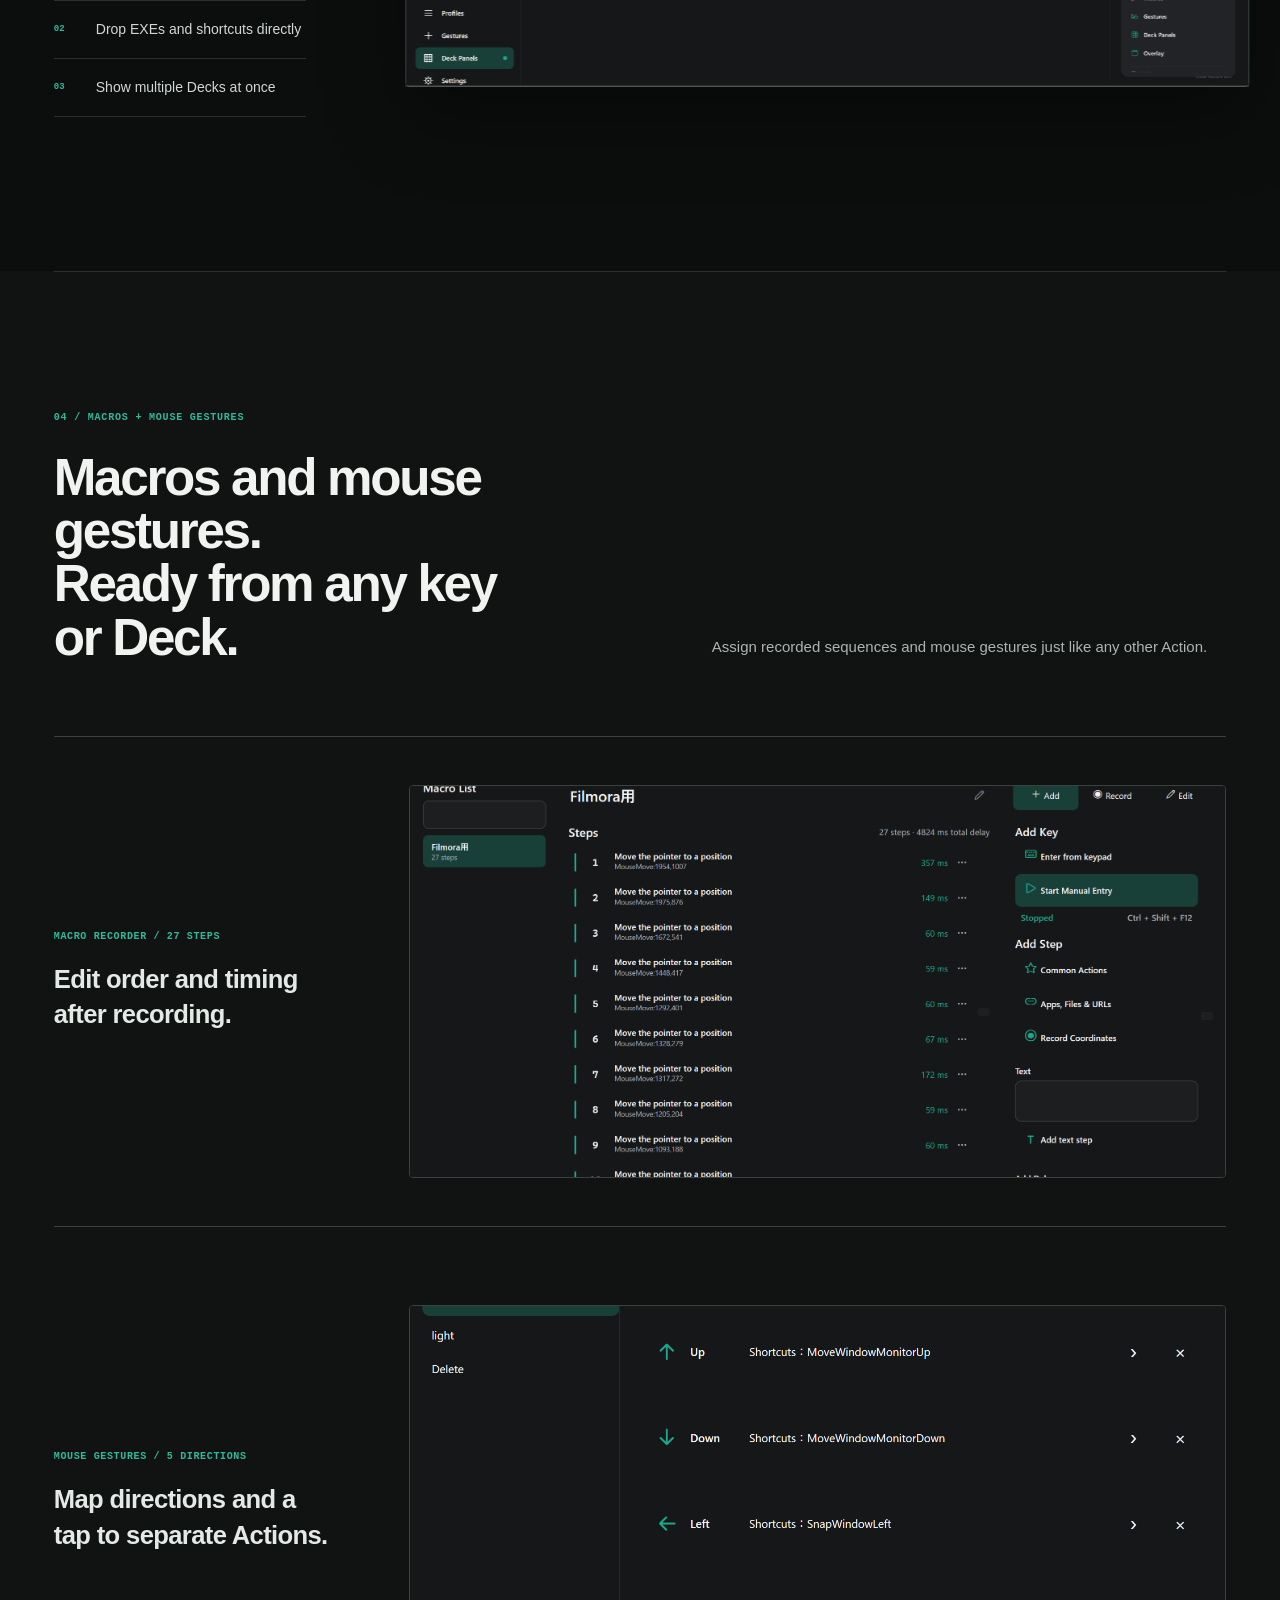
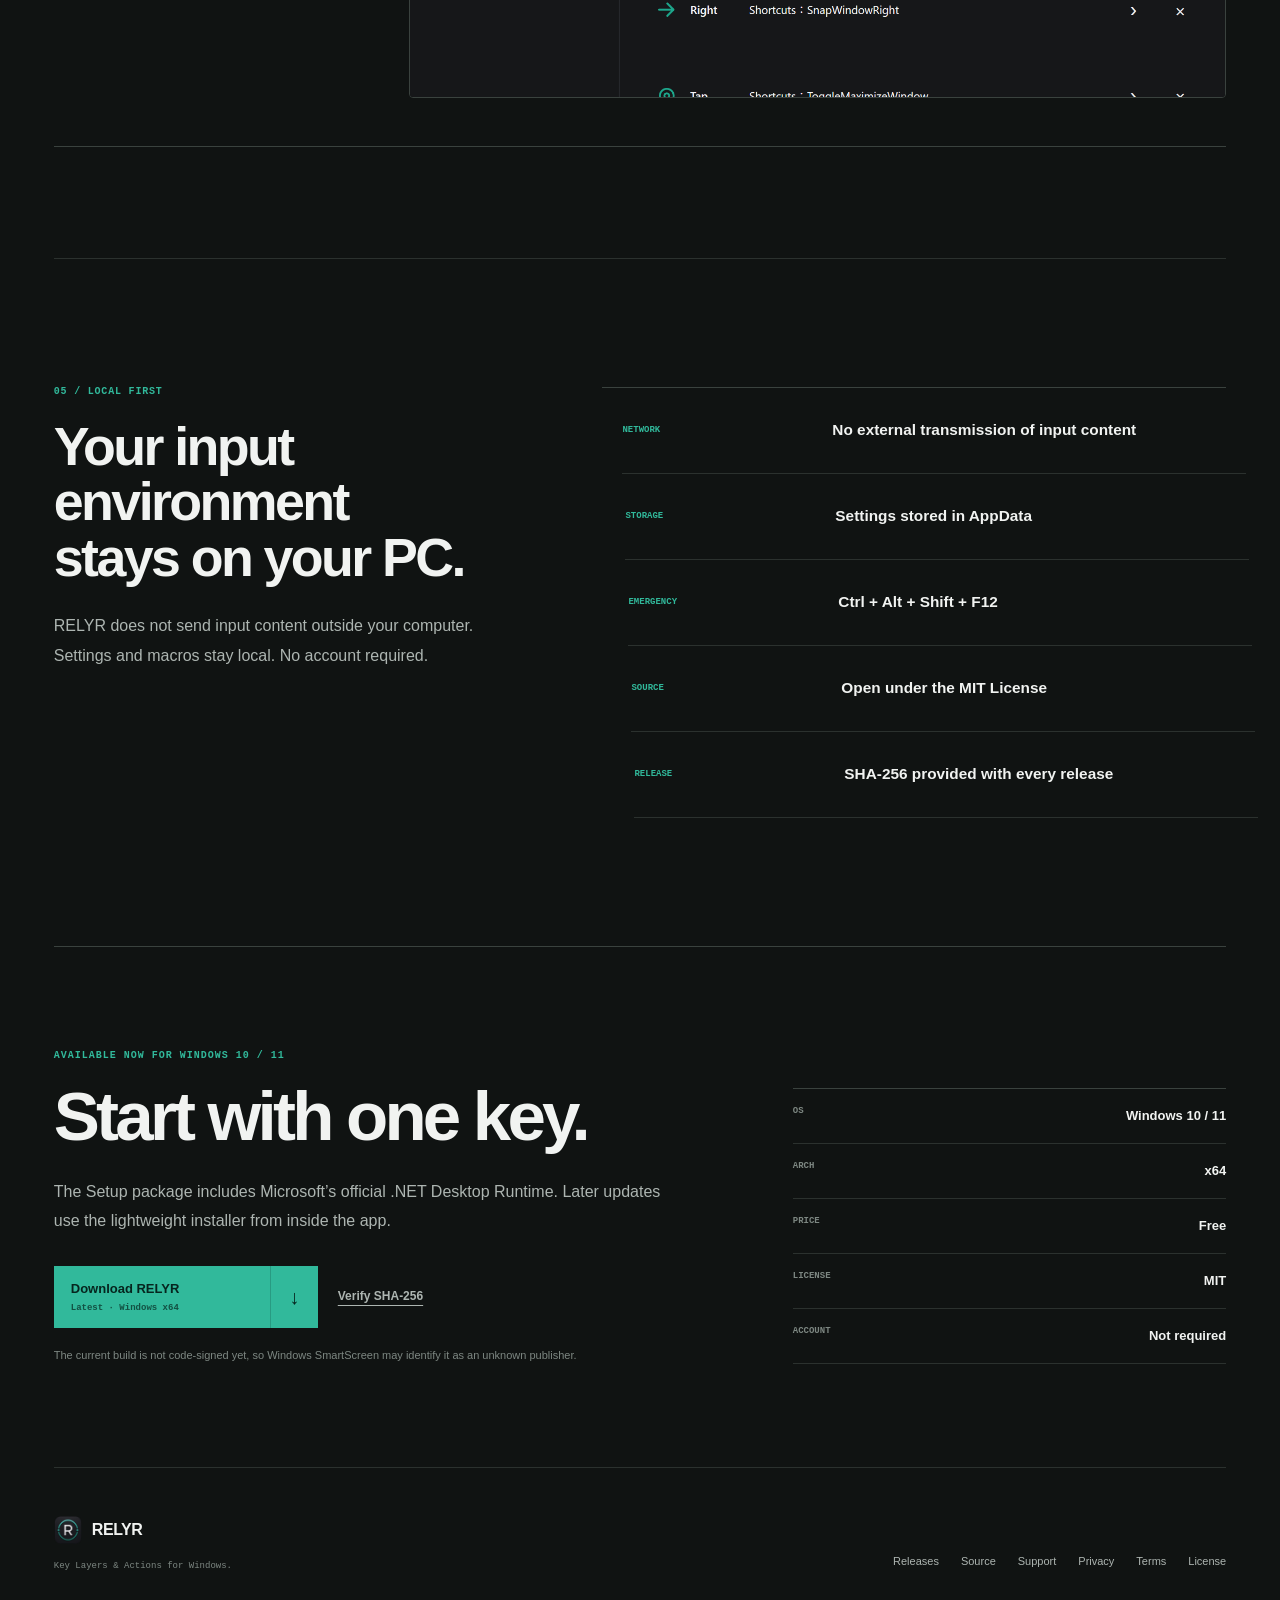
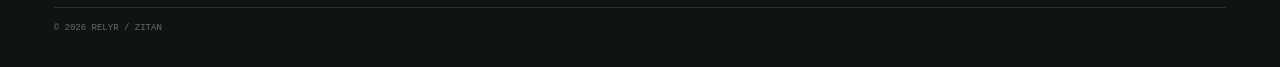
==== commit 73f222fa: "Merge official website and English documentation # Conflicts: #	README.md #	docs/404.html #	docs/ass" ====
--- a/docs/index.html
+++ b/docs/index.html
@@ -261,8 +261,8 @@
       <a href="https://github.com/zitan-source/RELYR">Source</a>
       <a href="https://ko-fi.com/relyr">Support</a>
       <a href="privacy.html">Privacy</a>
+      <a href="terms.html">Terms</a>
       <a href="https://github.com/zitan-source/RELYR/blob/main/LICENSE">License</a>
-      <a href="terms.html">Terms / 利用条件</a>
     </nav>
     <p class="copyright">© 2026 RELYR / ZITAN</p>
   </footer>
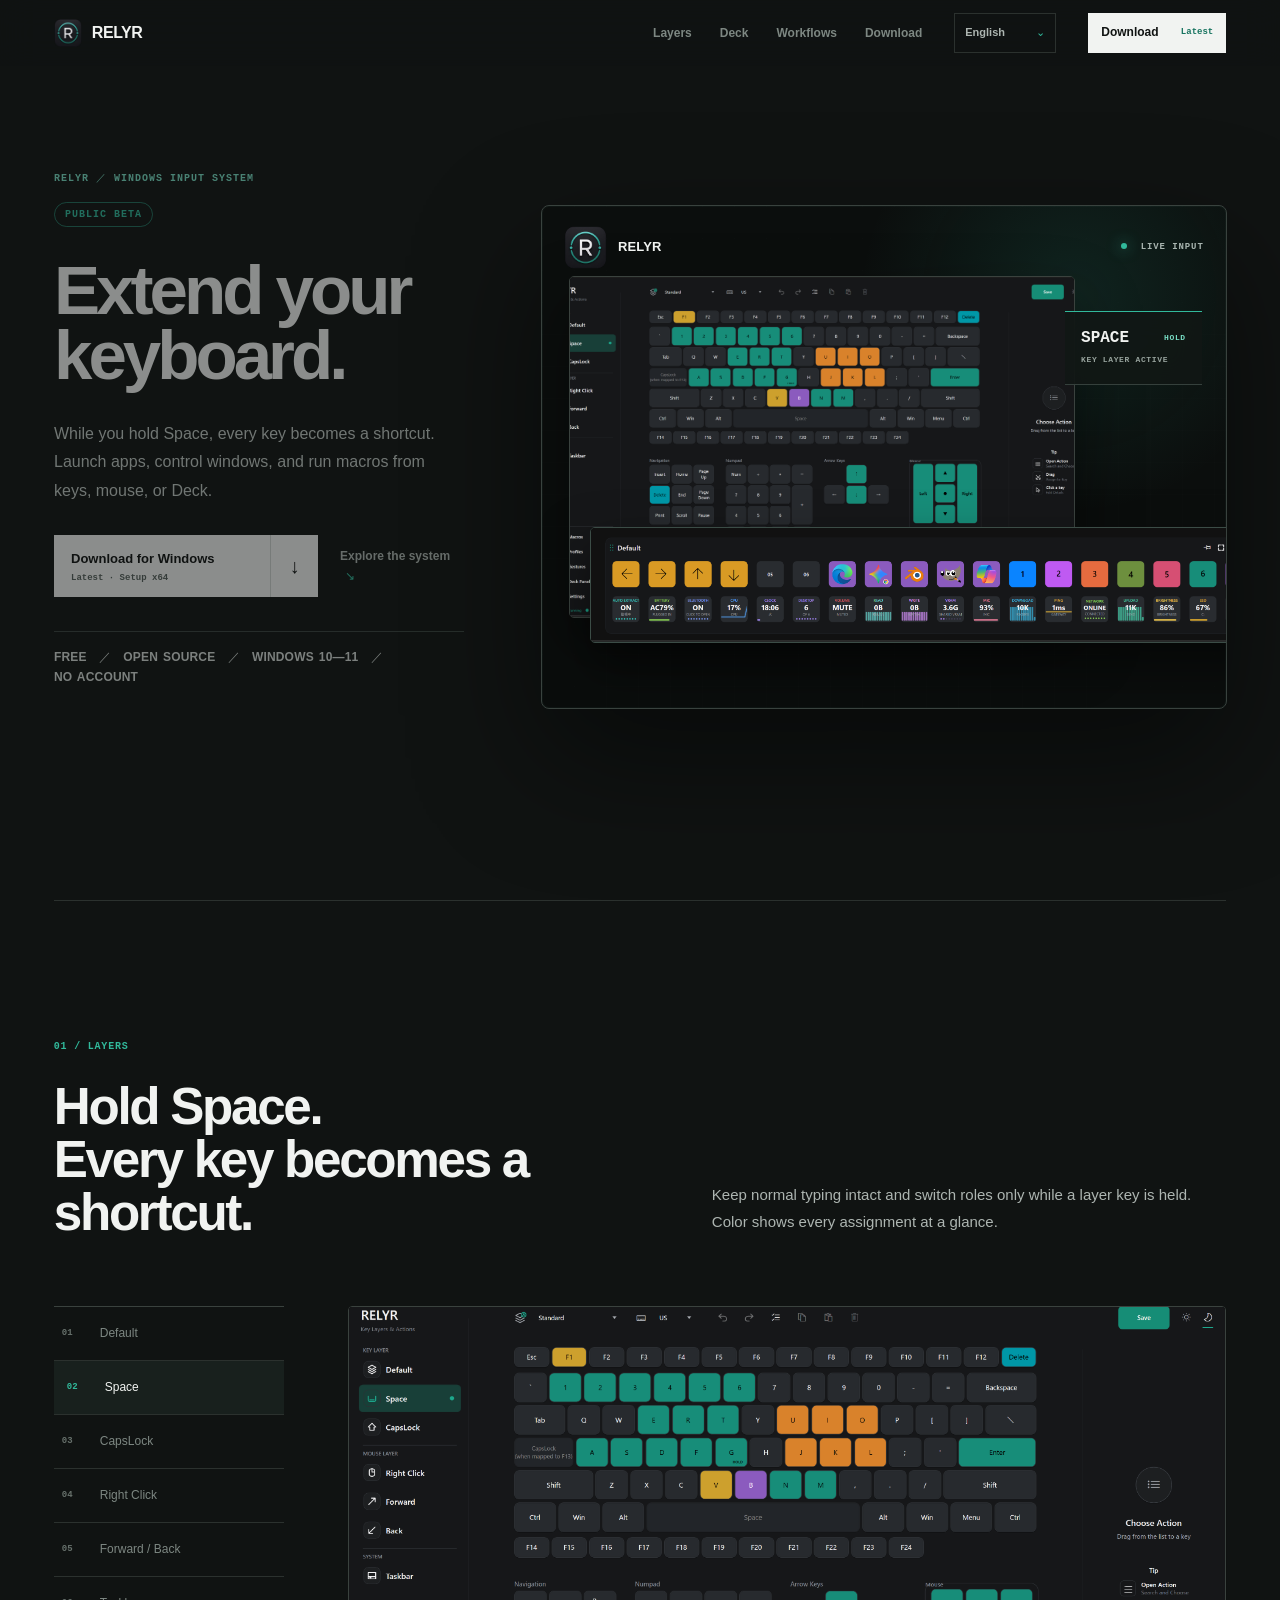
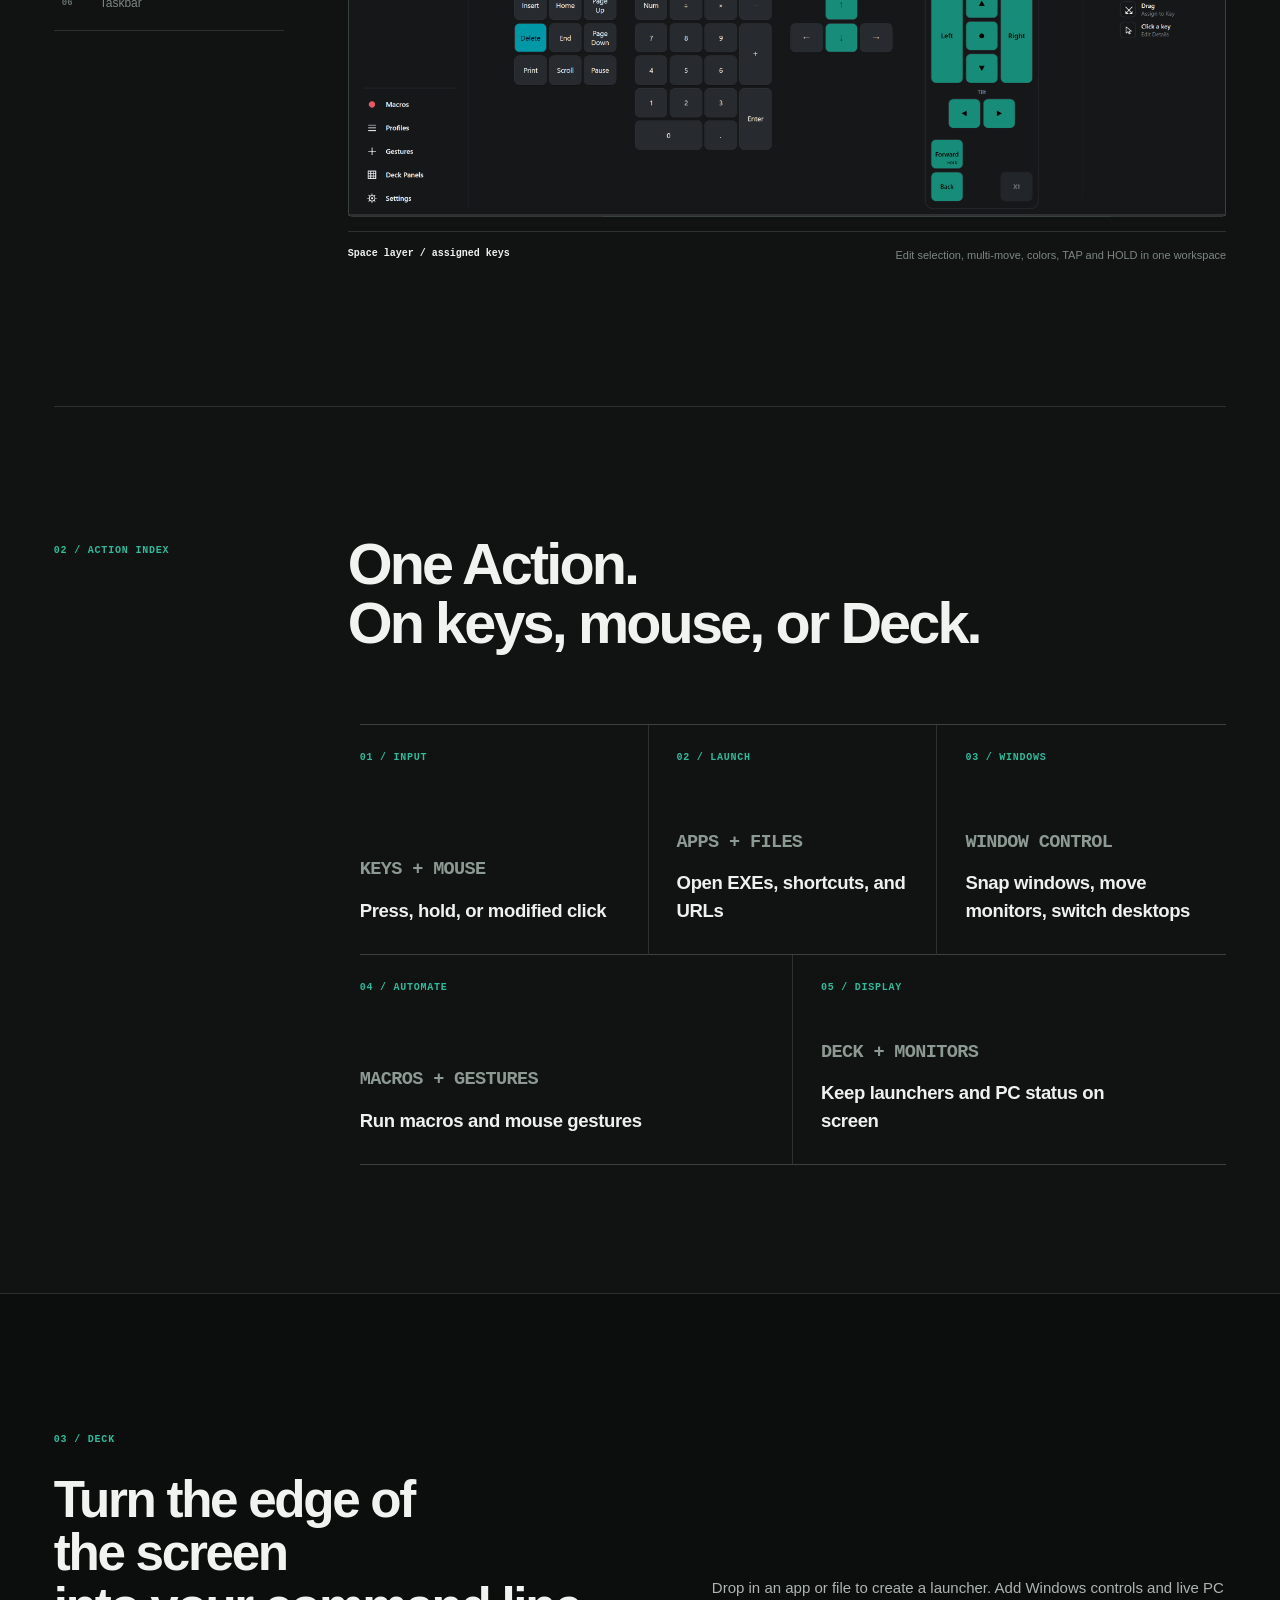
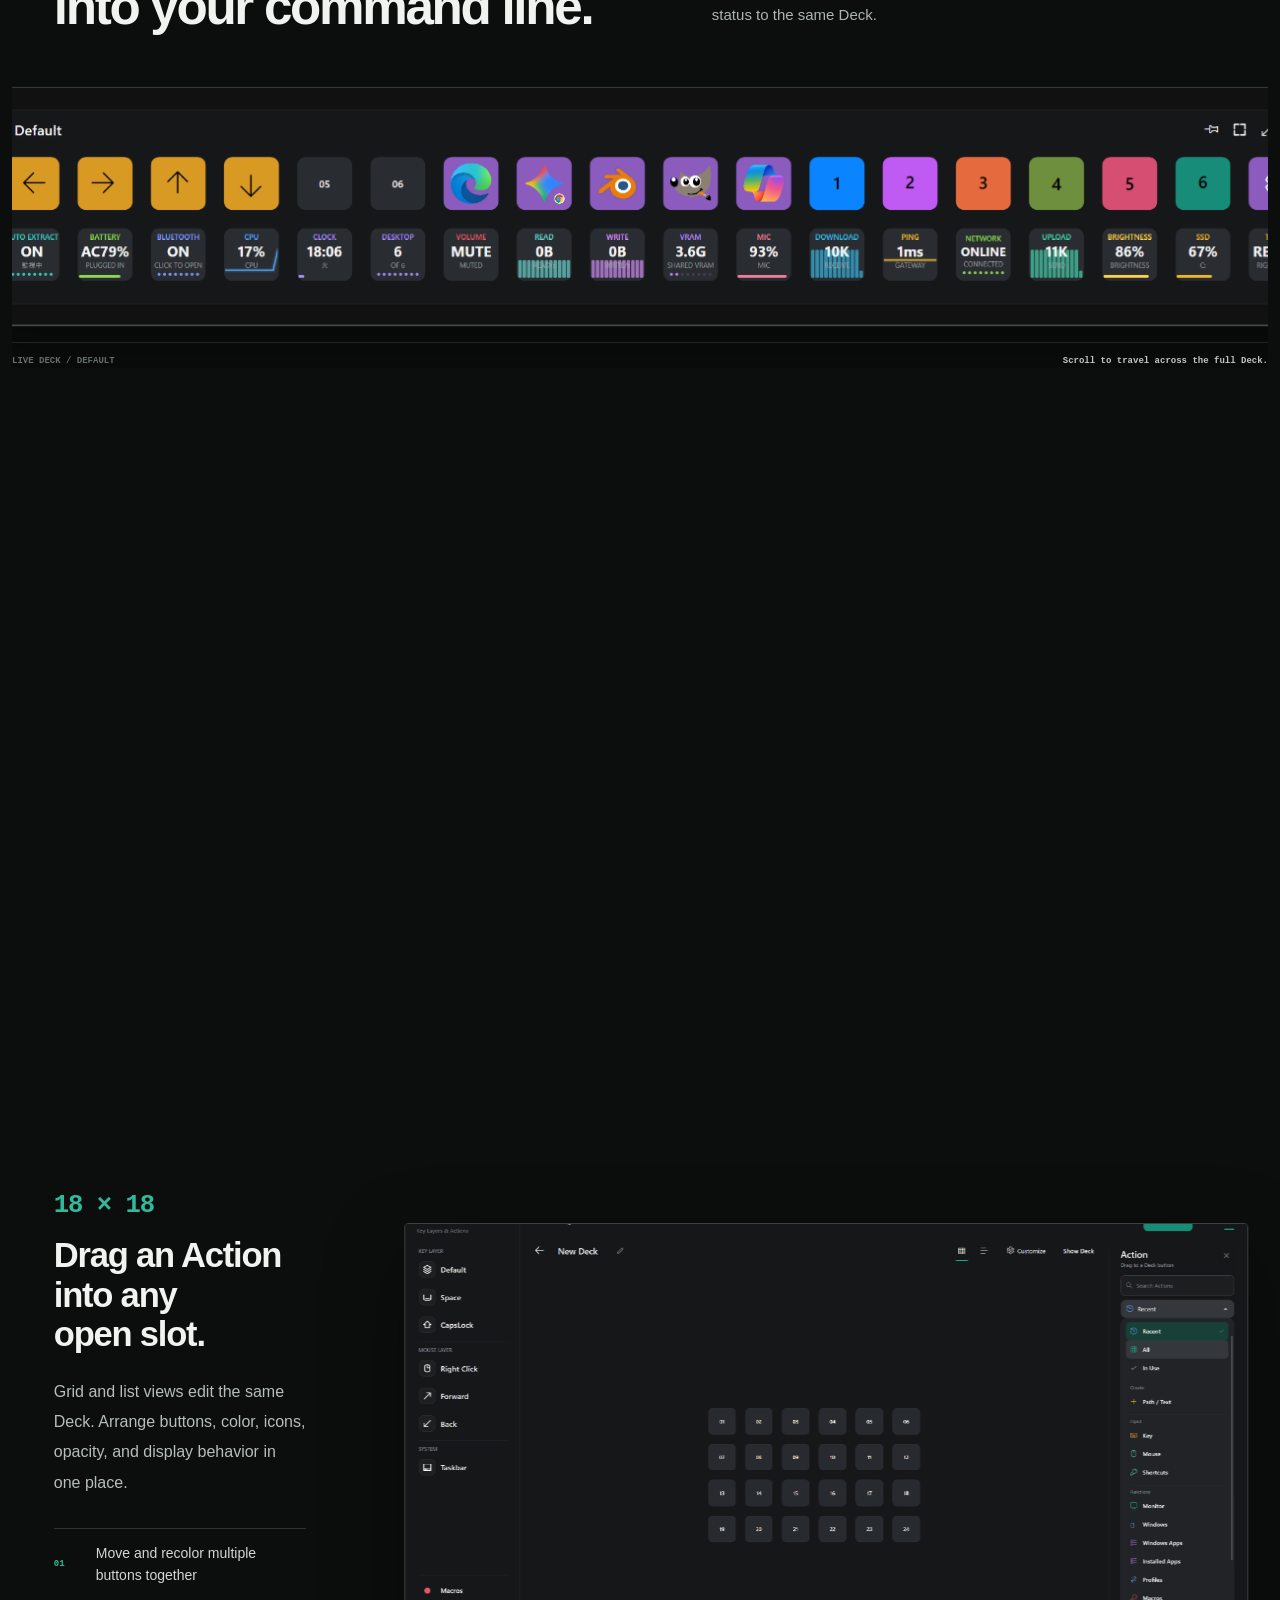
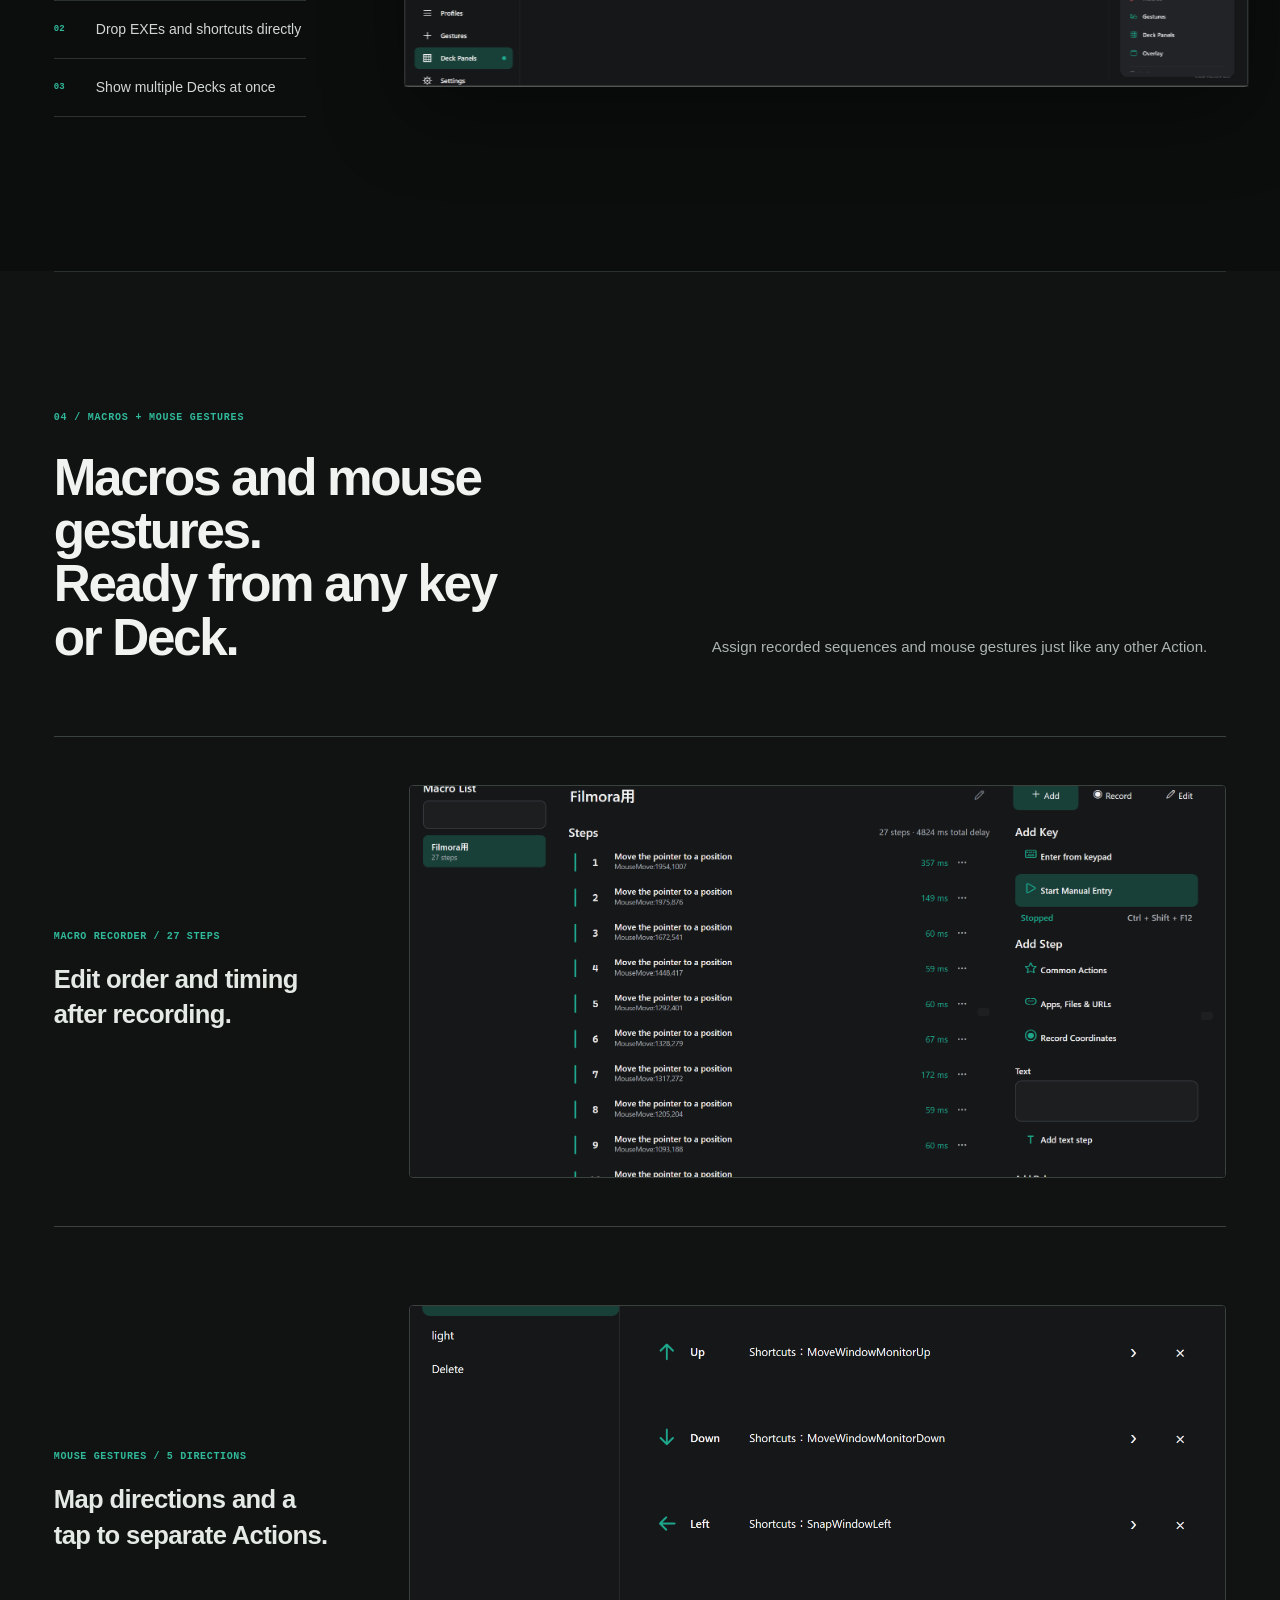
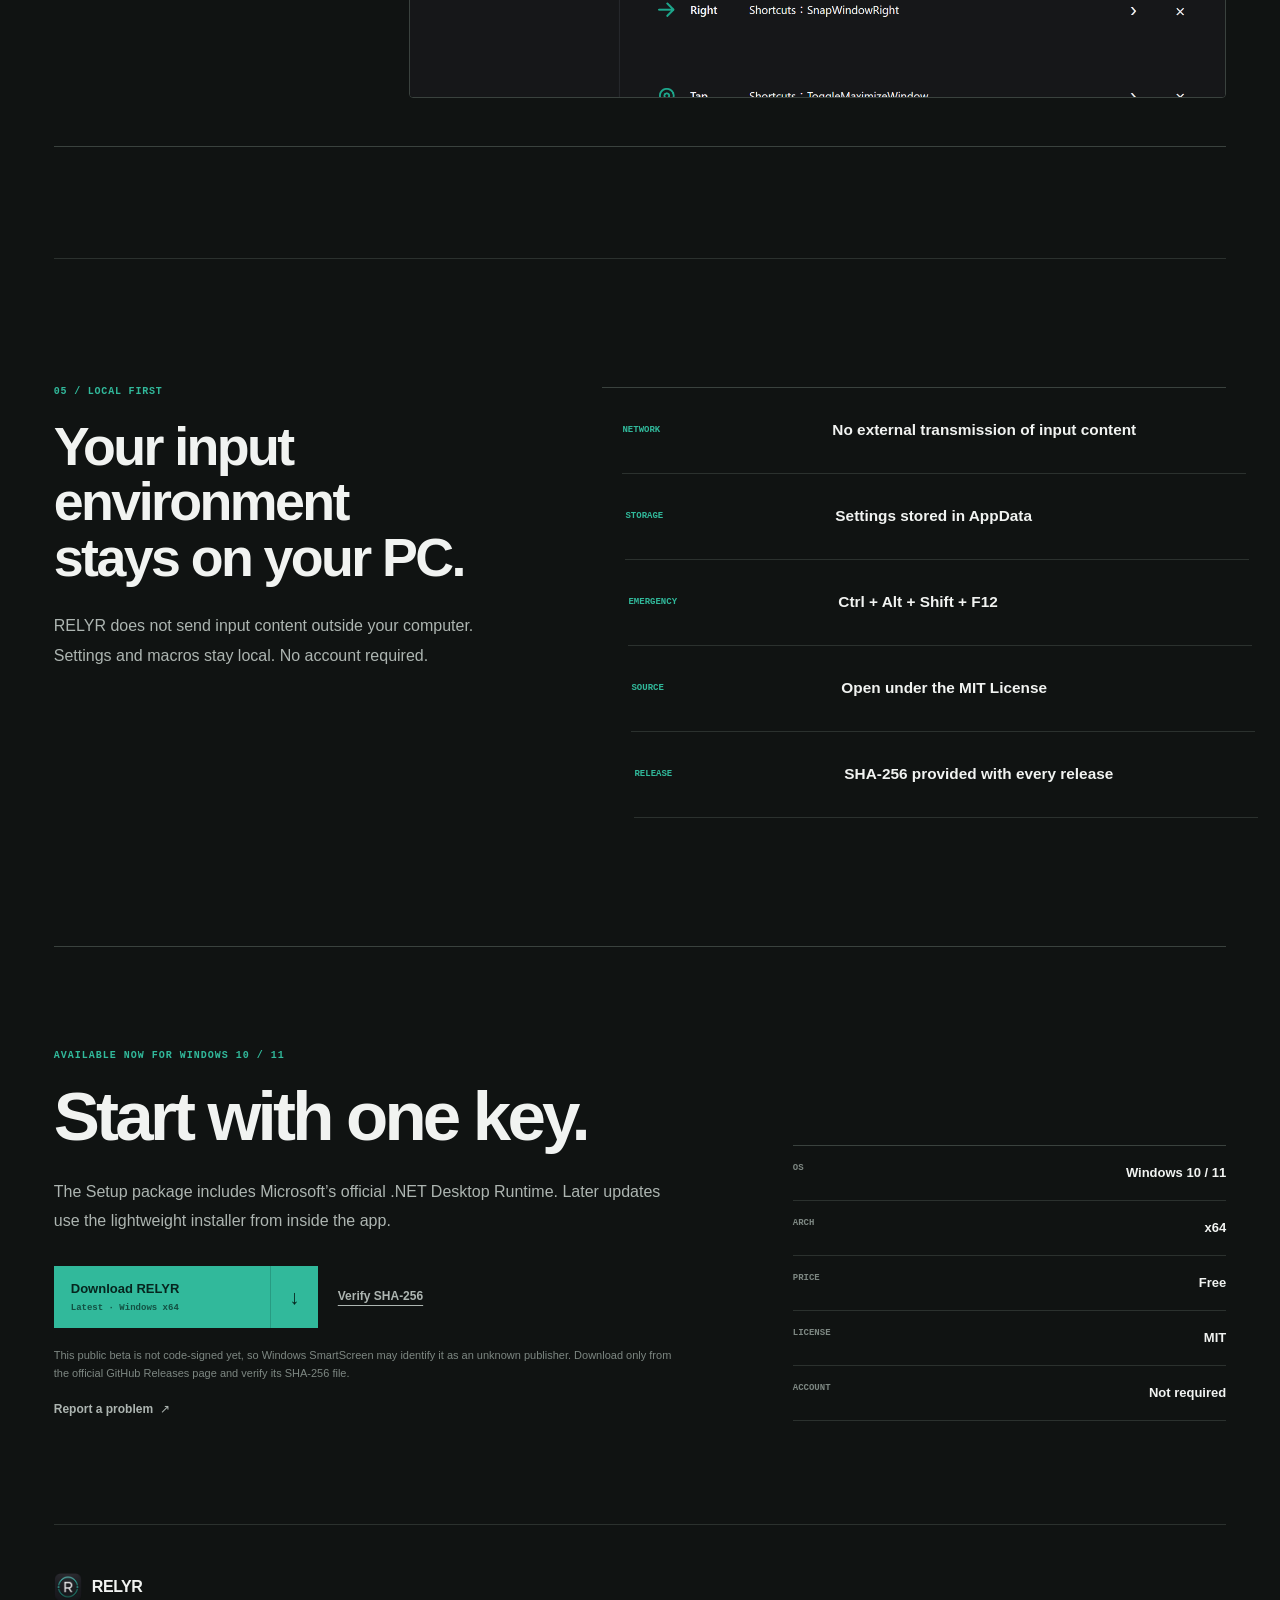
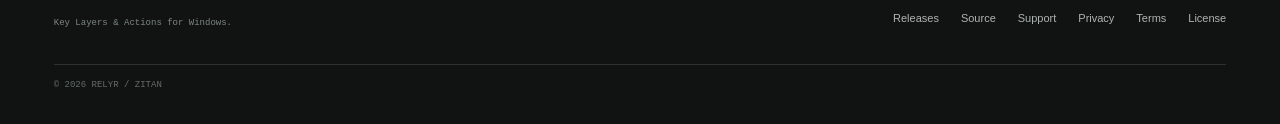
==== commit 6e6e3105: "Prepare RELYR public beta feedback flow" ====
--- a/docs/index.html
+++ b/docs/index.html
@@ -59,6 +59,7 @@
     <section class="hero" id="top" data-motion-section>
       <div class="hero-copy reveal">
         <p class="overline">RELYR <span>／</span> Windows input system</p>
+        <p class="beta-status">公開ベータ</p>
         <h1>
           <span class="hero-line"><span>キーボードを、</span></span>
           <em class="hero-line"><span>拡張する。</span></em>
@@ -240,6 +241,7 @@
           <a class="checksum-link" data-checksum-link href="https://github.com/zitan-source/RELYR/releases/latest">SHA-256を確認</a>
         </div>
         <p class="signing-note">現在の配布版はコード署名前のため、Windows SmartScreenが「不明な発行元」と表示する場合があります。</p>
+        <a class="feedback-link" href="https://github.com/zitan-source/RELYR/issues/new/choose"><span data-feedback-label>不具合を報告</span> <span aria-hidden="true">↗</span></a>
       </div>
       <aside class="download-spec reveal" aria-label="ダウンロード仕様">
         <p><span>OS</span><b>Windows 10 / 11</b></p>
--- a/docs/styles.css
+++ b/docs/styles.css
@@ -96,6 +96,7 @@
 .hero-facts { margin-top: 34px; border-top: 1px solid var(--line-strong); }
 .hero-note { width: 100%; margin: 0; padding-top: 16px; color: #d5dbd8; font: 650 clamp(12px,.78vw,14px)/1.6 var(--body); letter-spacing: .015em; word-spacing: .12em; }
 .hero-note span { white-space: nowrap; }
+.beta-status { display: inline-flex; margin: 16px 0 0; padding: 7px 10px 6px; border: 1px solid color-mix(in srgb,var(--accent) 55%,transparent); border-radius: 999px; color: var(--accent); font: 650 10px/1 var(--mono); letter-spacing: .1em; text-transform: uppercase; }
 
 .hero-product { position: relative; top: auto; z-index: 2; width: 100%; height: auto; margin: 0; display: block; }
 .hero-stage { position: relative; width: 100%; aspect-ratio: 1.36; overflow: hidden; border: 1px solid #39423e; border-radius: 8px; background: radial-gradient(circle at 78% 18%,rgba(49,185,155,.13),transparent 32%),#0b0e0d; box-shadow: 0 50px 130px rgba(0,0,0,.48), 0 0 0 1px rgba(120,221,196,.035) inset; transform: translate3d(0,calc((1 - var(--motion-progress)) * 20px),0) scale(calc(.97 + var(--motion-progress) * .03)); will-change: transform; }
@@ -229,6 +230,8 @@
 .checksum-link { color: var(--muted); font-size: 12px; font-weight: 650; text-underline-offset: 5px; }
 .checksum-link:hover { color: var(--paper); }
 .signing-note { max-width: 650px; margin: 18px 0 0; color: var(--quiet); font-size: 11px; }
+.feedback-link { display: inline-flex; align-items: center; gap: 7px; margin-top: 16px; color: var(--muted); font-size: 12px; font-weight: 600; text-decoration: none; }
+.feedback-link:hover { color: var(--accent); }
 .download-spec { border-top: 1px solid var(--line-strong); }
 .download-spec p { margin: 0; padding: 16px 0; display: flex; justify-content: space-between; border-bottom: 1px solid var(--line); }
 .download-spec span { color: var(--quiet); font: 600 9px/1.5 var(--mono); }
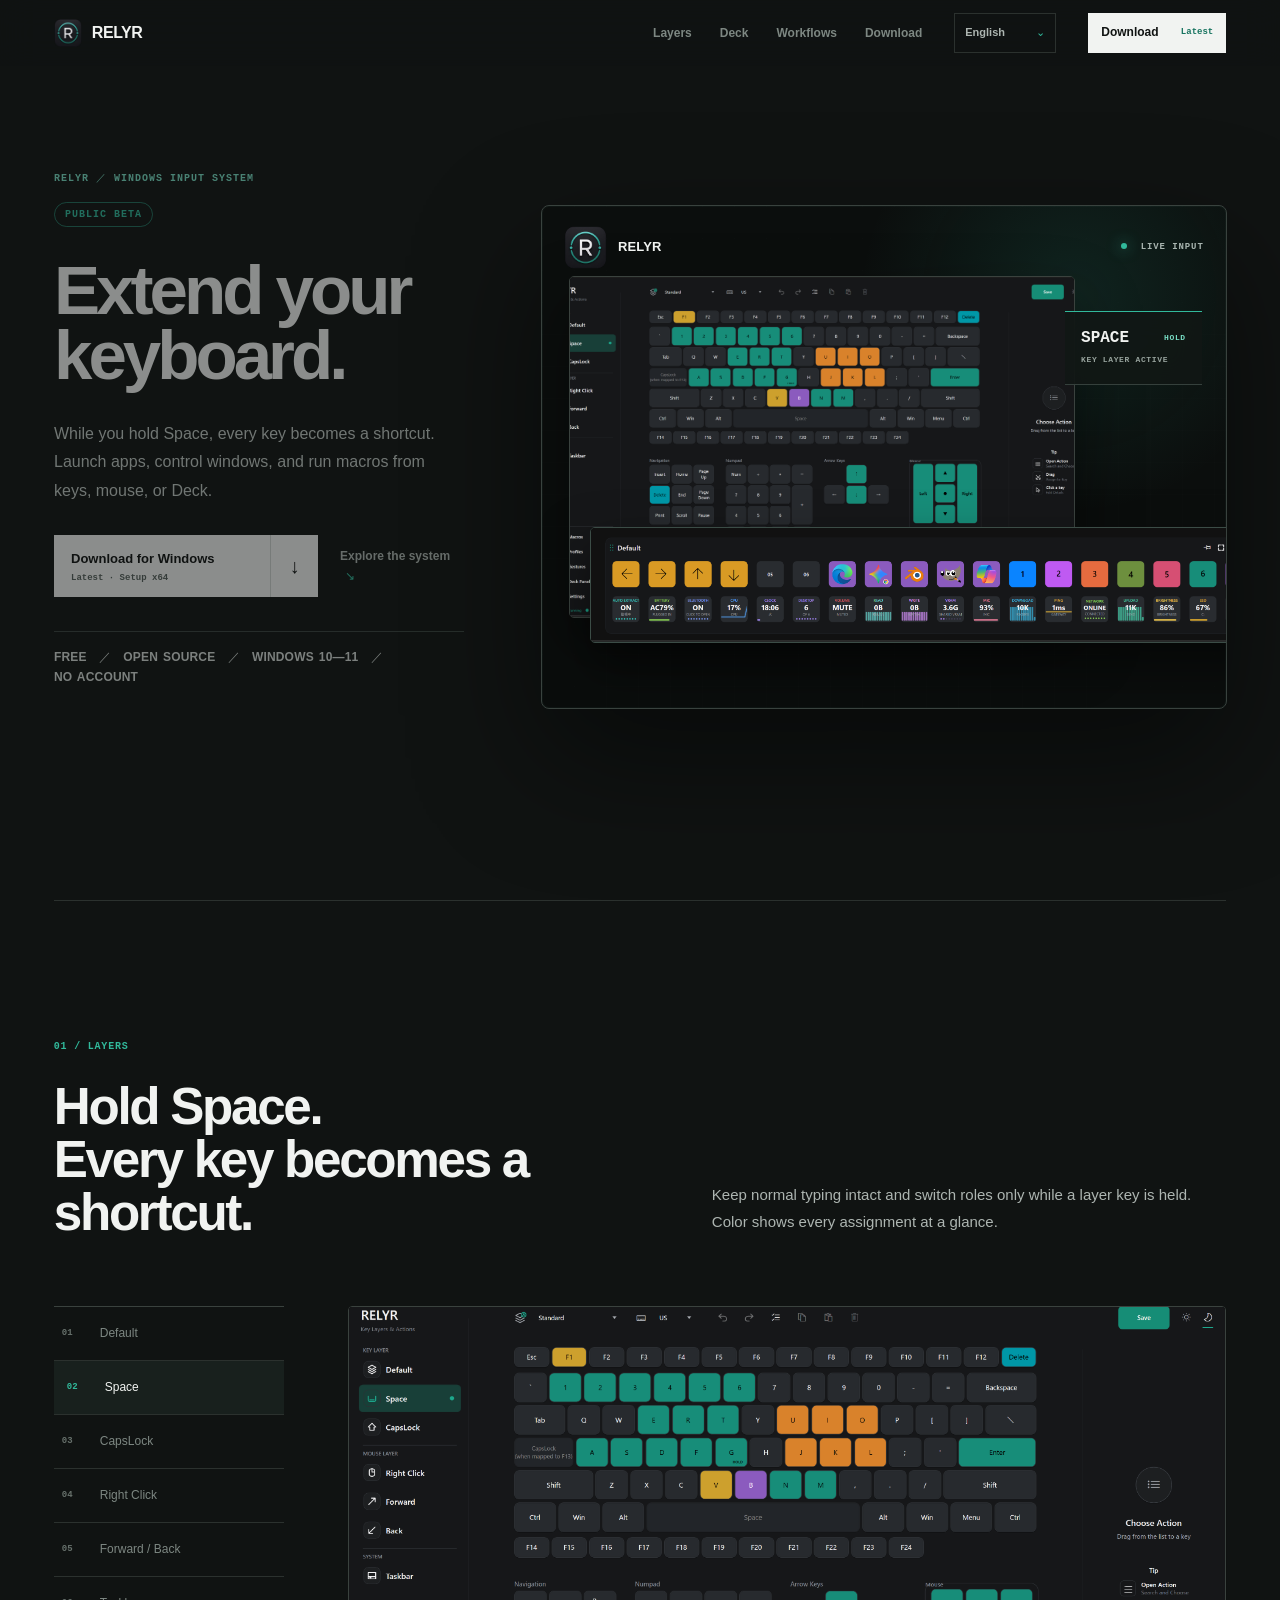
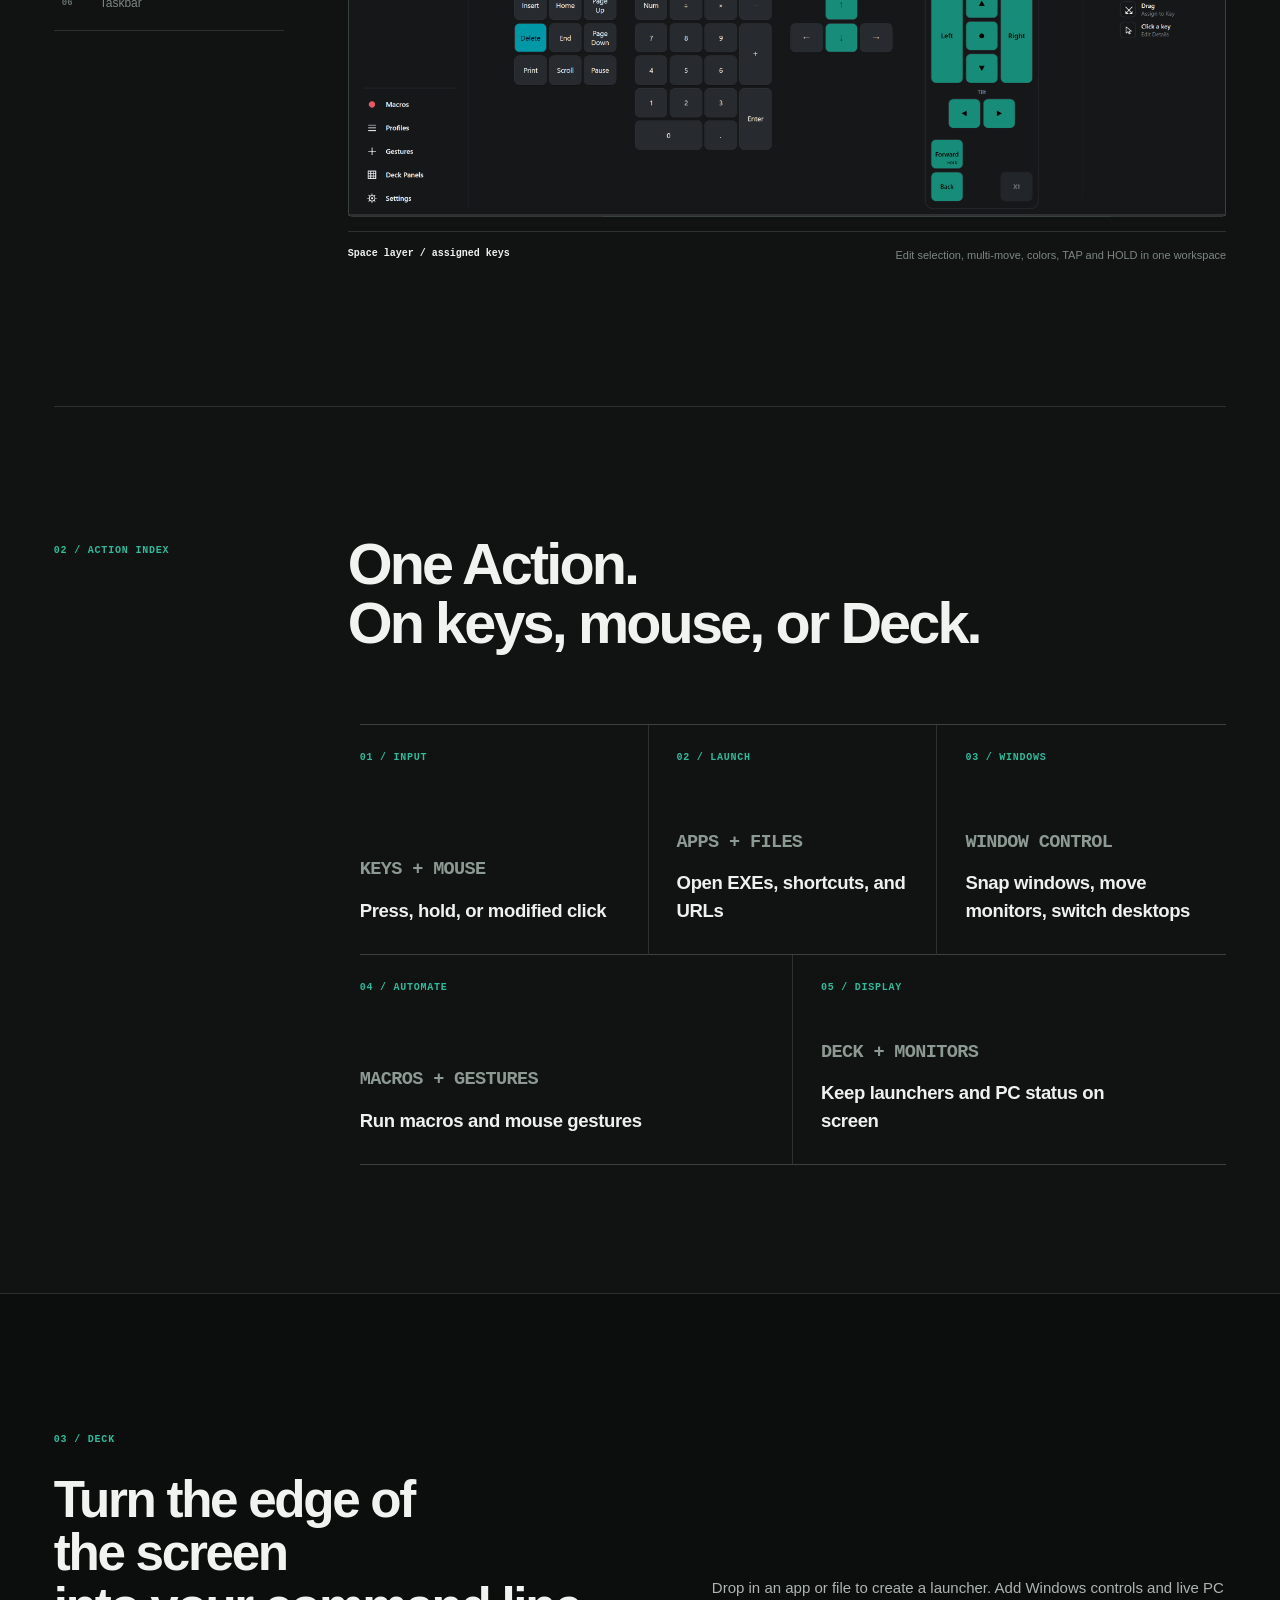
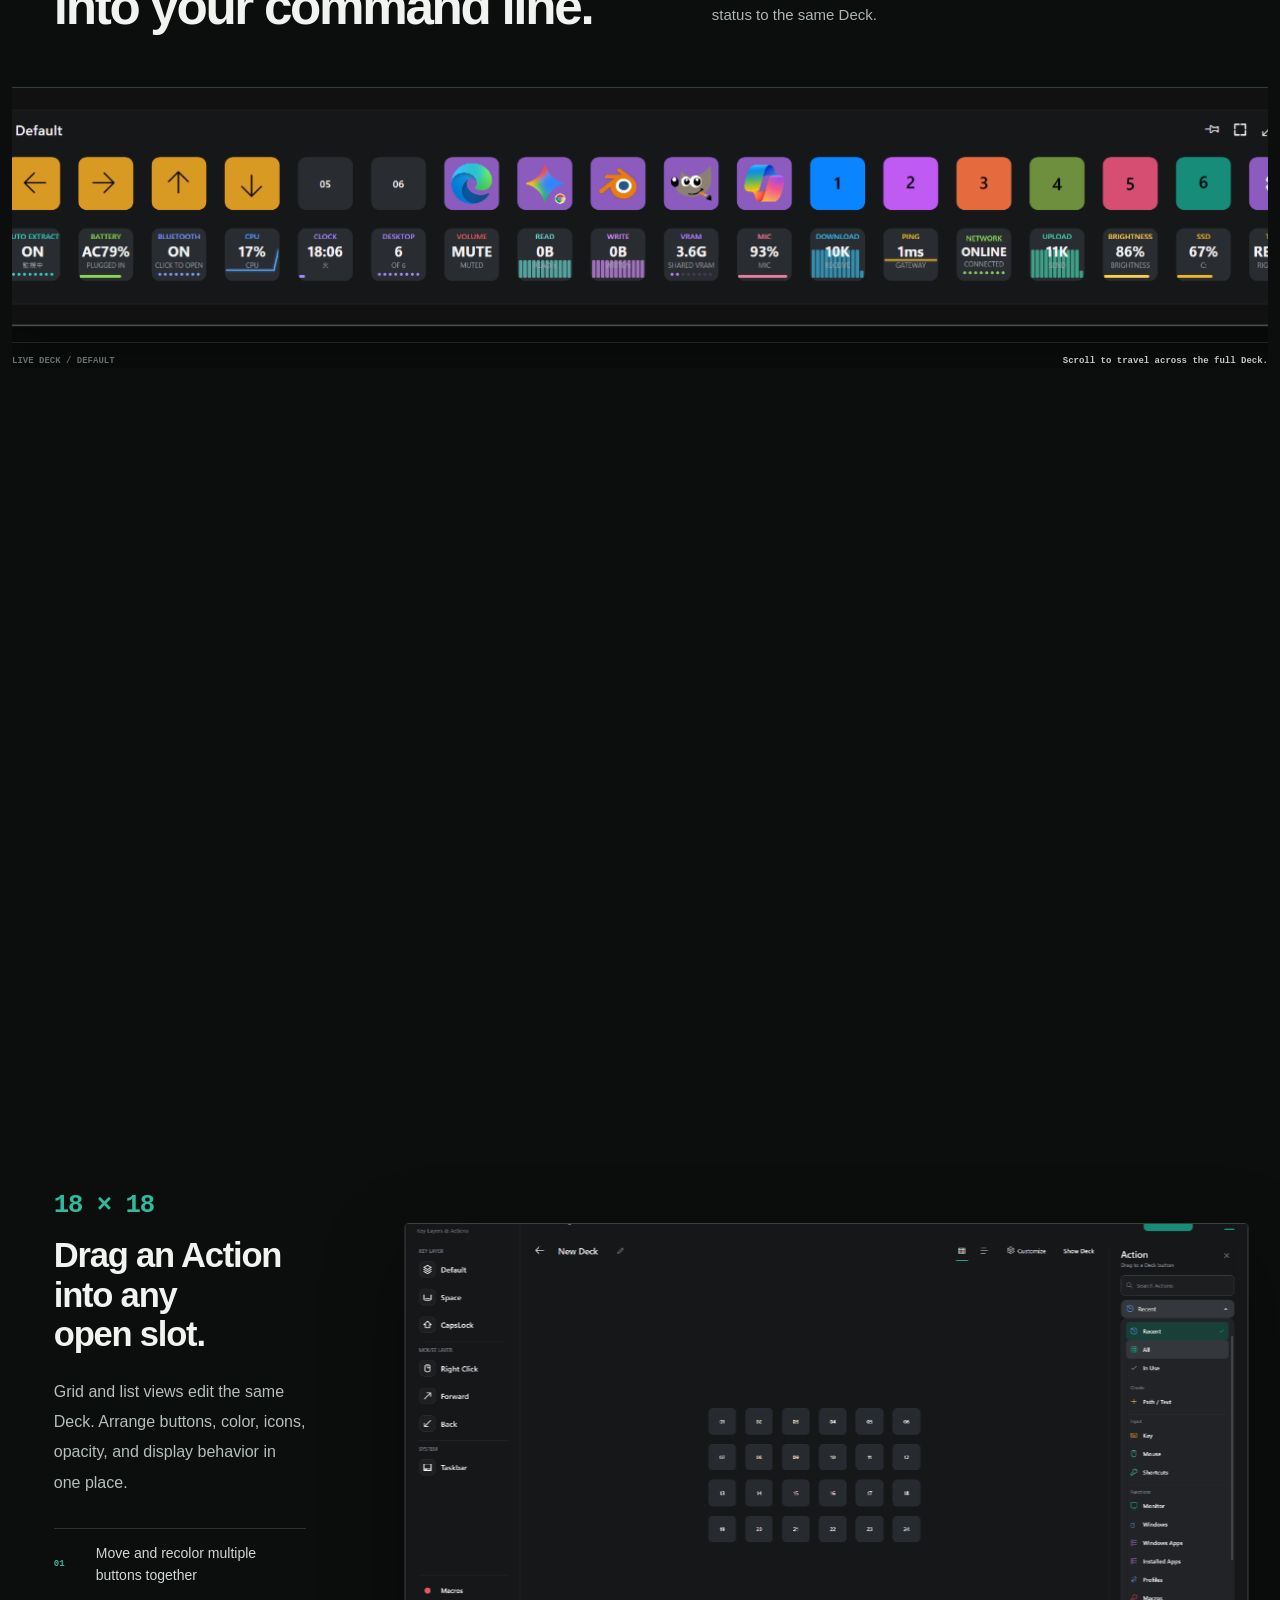
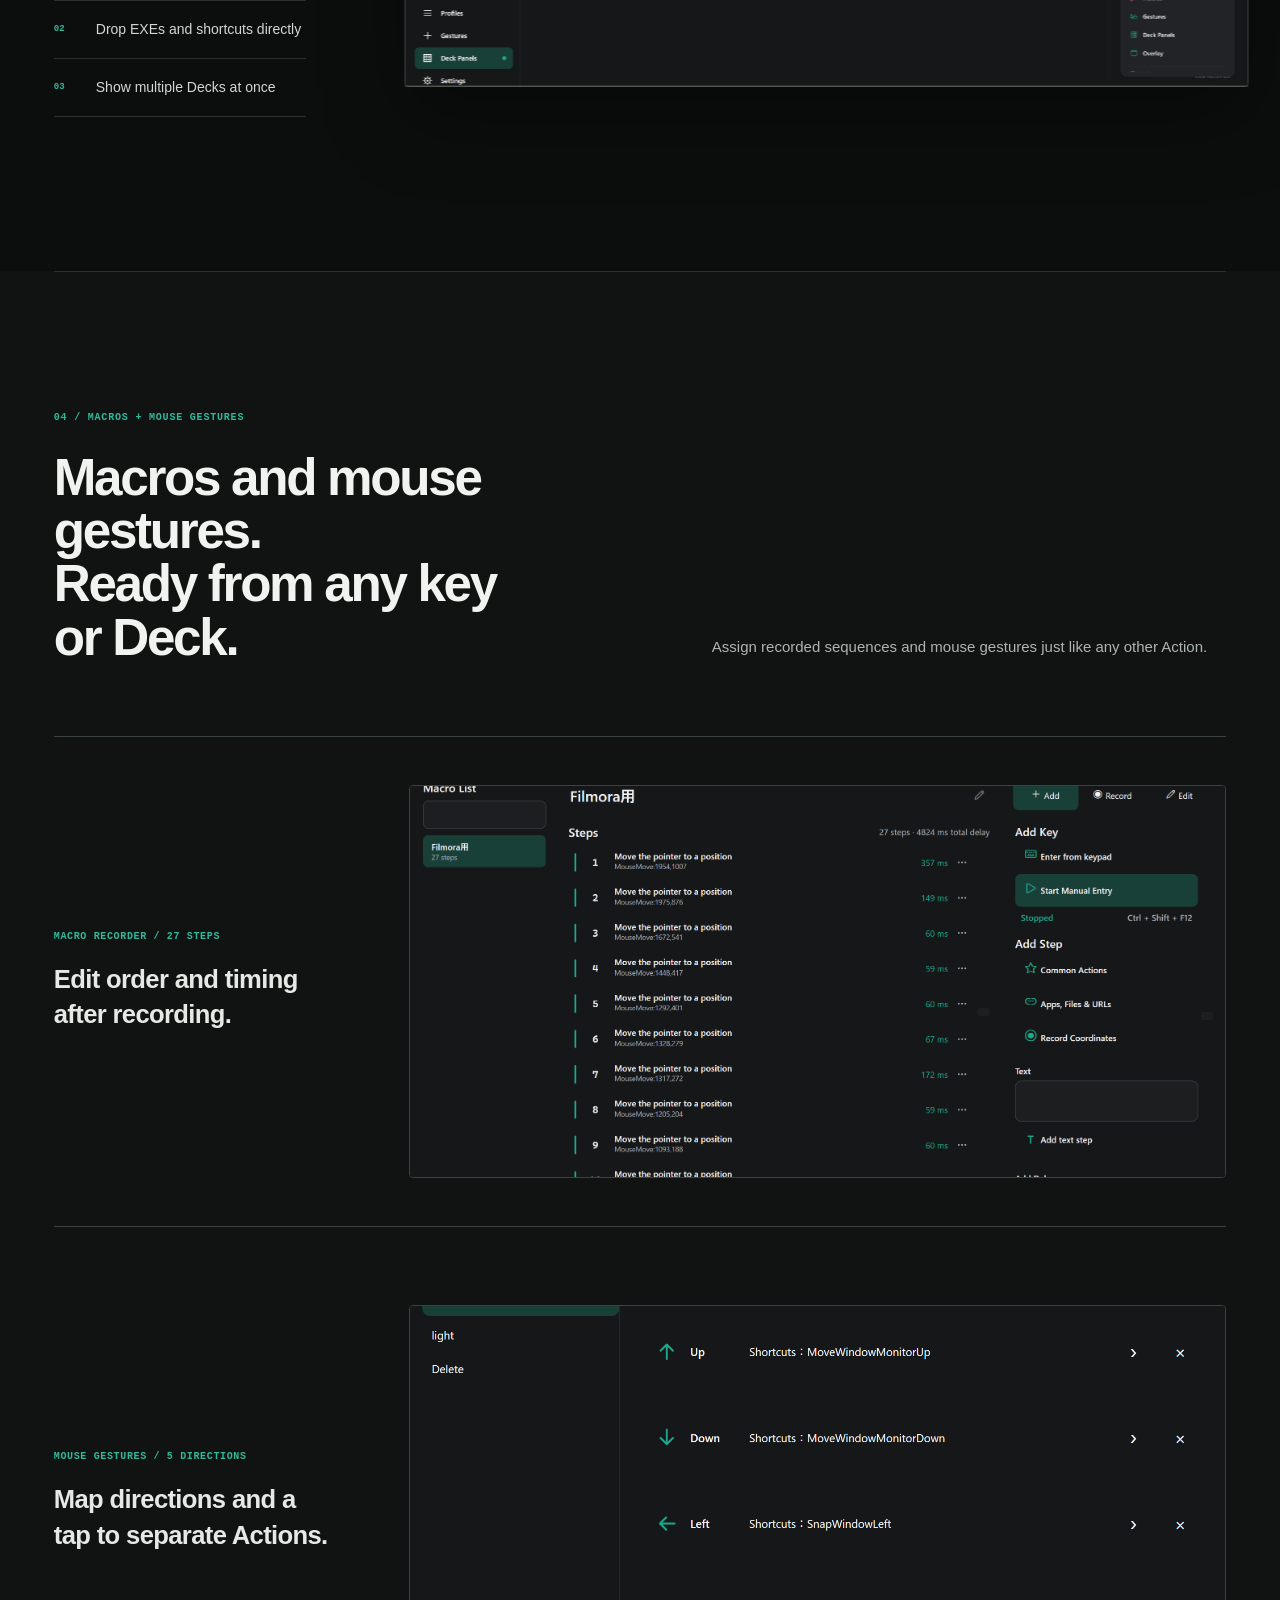
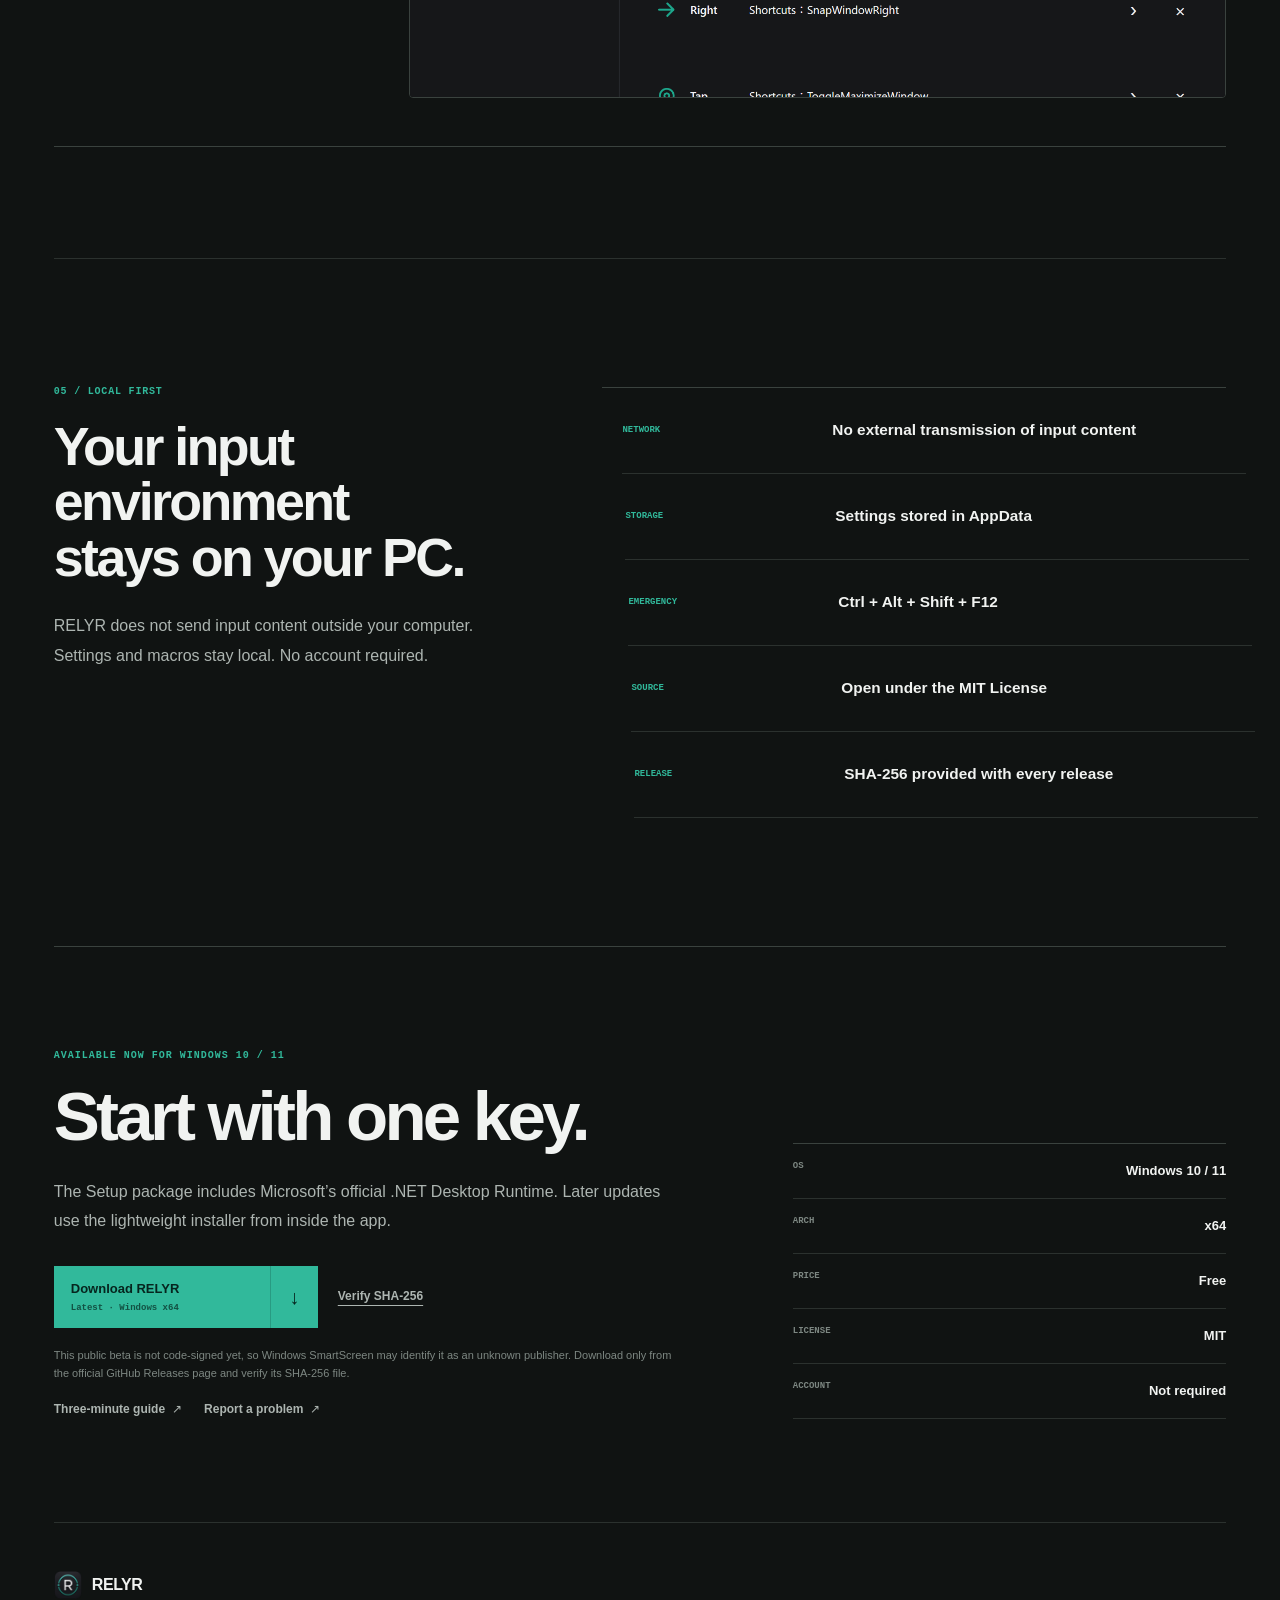
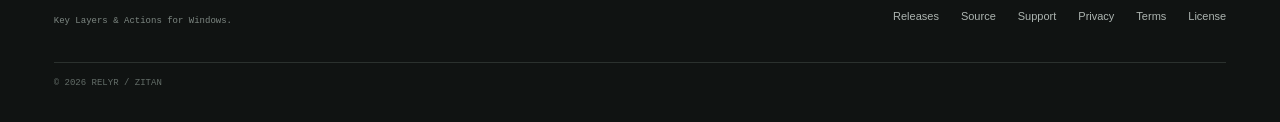
==== commit aea1b23a: "Add community and getting started guides" ====
--- a/docs/index.html
+++ b/docs/index.html
@@ -241,7 +241,10 @@
           <a class="checksum-link" data-checksum-link href="https://github.com/zitan-source/RELYR/releases/latest">SHA-256を確認</a>
         </div>
         <p class="signing-note">現在の配布版はコード署名前のため、Windows SmartScreenが「不明な発行元」と表示する場合があります。</p>
-        <a class="feedback-link" href="https://github.com/zitan-source/RELYR/issues/new/choose"><span data-feedback-label>不具合を報告</span> <span aria-hidden="true">↗</span></a>
+        <nav class="support-links" aria-label="サポート">
+          <a class="guide-link" href="https://github.com/zitan-source/RELYR/blob/main/docs/getting-started.ja.md"><span data-guide-label>3分で始める</span> <span aria-hidden="true">↗</span></a>
+          <a class="feedback-link" href="https://github.com/zitan-source/RELYR/issues/new/choose"><span data-feedback-label>不具合を報告</span> <span aria-hidden="true">↗</span></a>
+        </nav>
       </div>
       <aside class="download-spec reveal" aria-label="ダウンロード仕様">
         <p><span>OS</span><b>Windows 10 / 11</b></p>
--- a/docs/styles.css
+++ b/docs/styles.css
@@ -230,8 +230,9 @@
 .checksum-link { color: var(--muted); font-size: 12px; font-weight: 650; text-underline-offset: 5px; }
 .checksum-link:hover { color: var(--paper); }
 .signing-note { max-width: 650px; margin: 18px 0 0; color: var(--quiet); font-size: 11px; }
-.feedback-link { display: inline-flex; align-items: center; gap: 7px; margin-top: 16px; color: var(--muted); font-size: 12px; font-weight: 600; text-decoration: none; }
-.feedback-link:hover { color: var(--accent); }
+.support-links { display: flex; flex-wrap: wrap; gap: 12px 22px; margin-top: 16px; }
+.guide-link, .feedback-link { display: inline-flex; align-items: center; gap: 7px; color: var(--muted); font-size: 12px; font-weight: 600; text-decoration: none; }
+.guide-link:hover, .feedback-link:hover { color: var(--accent); }
 .download-spec { border-top: 1px solid var(--line-strong); }
 .download-spec p { margin: 0; padding: 16px 0; display: flex; justify-content: space-between; border-bottom: 1px solid var(--line); }
 .download-spec span { color: var(--quiet); font: 600 9px/1.5 var(--mono); }
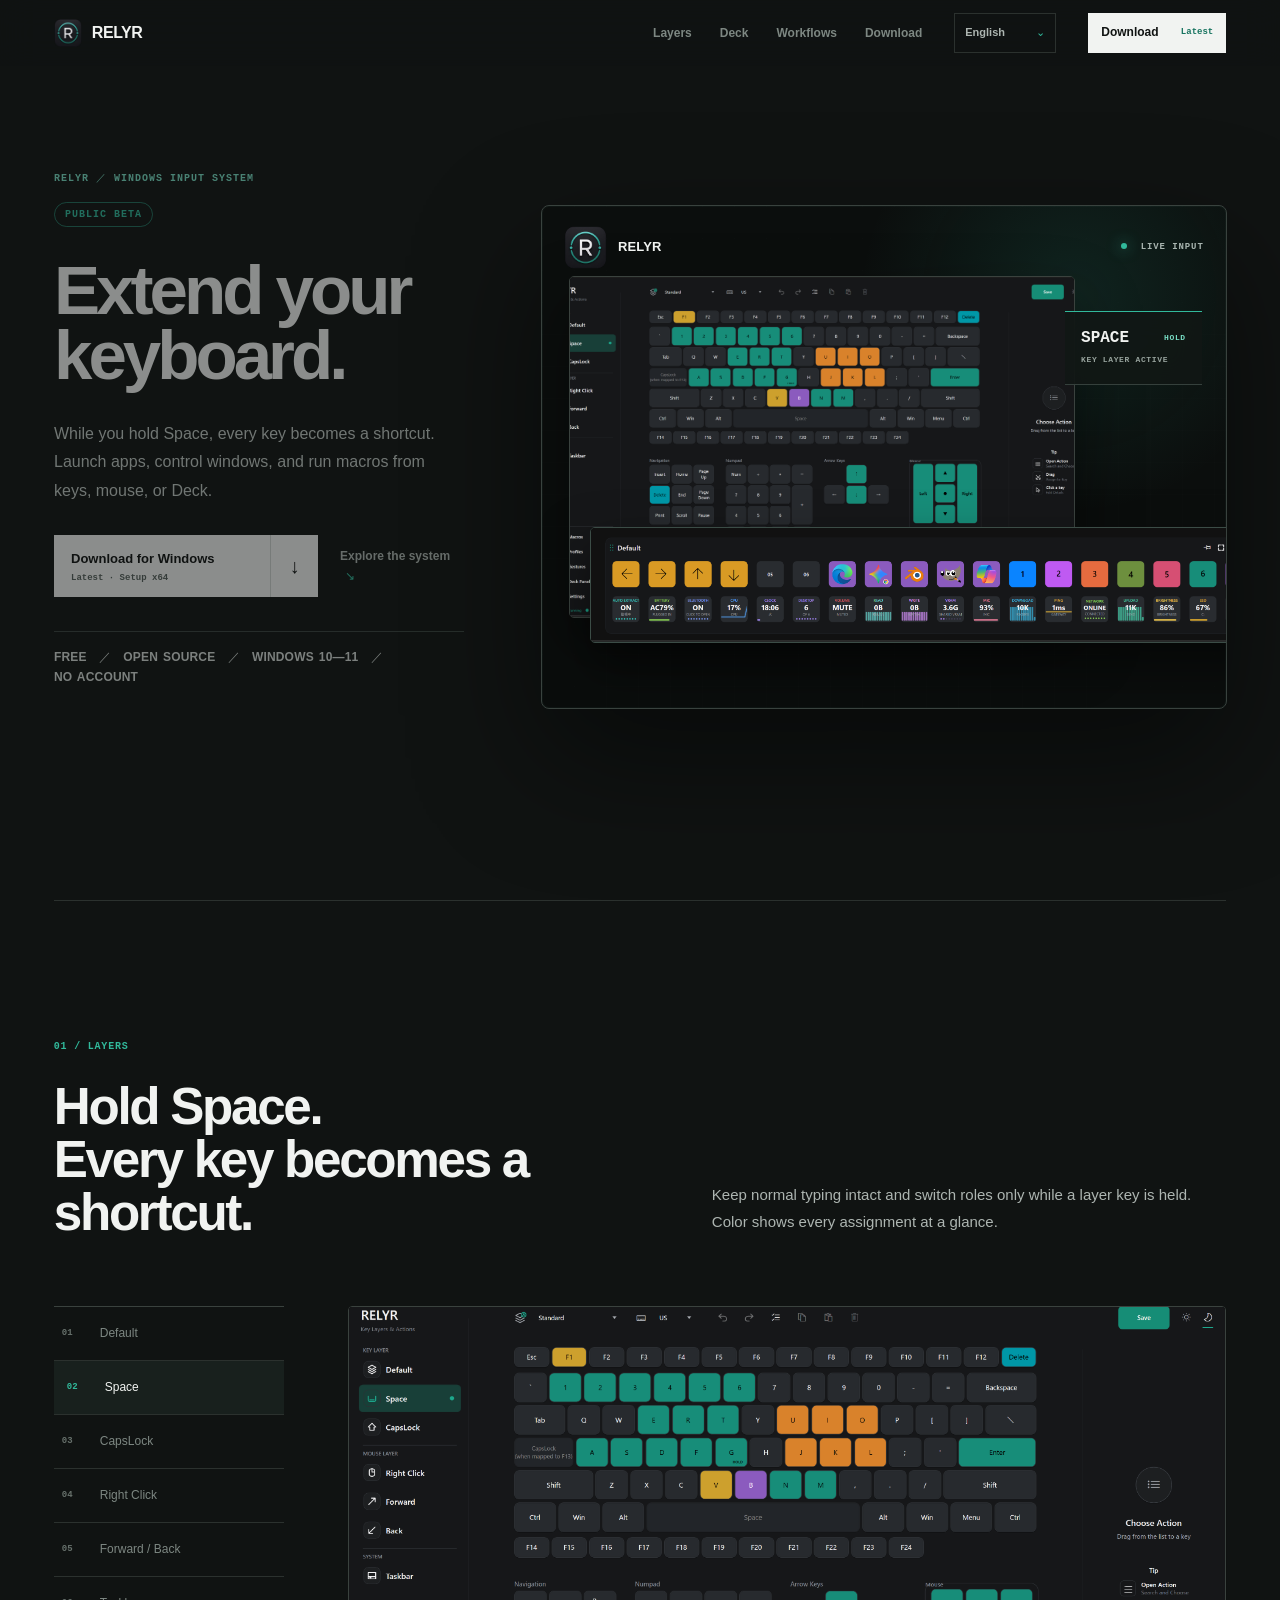
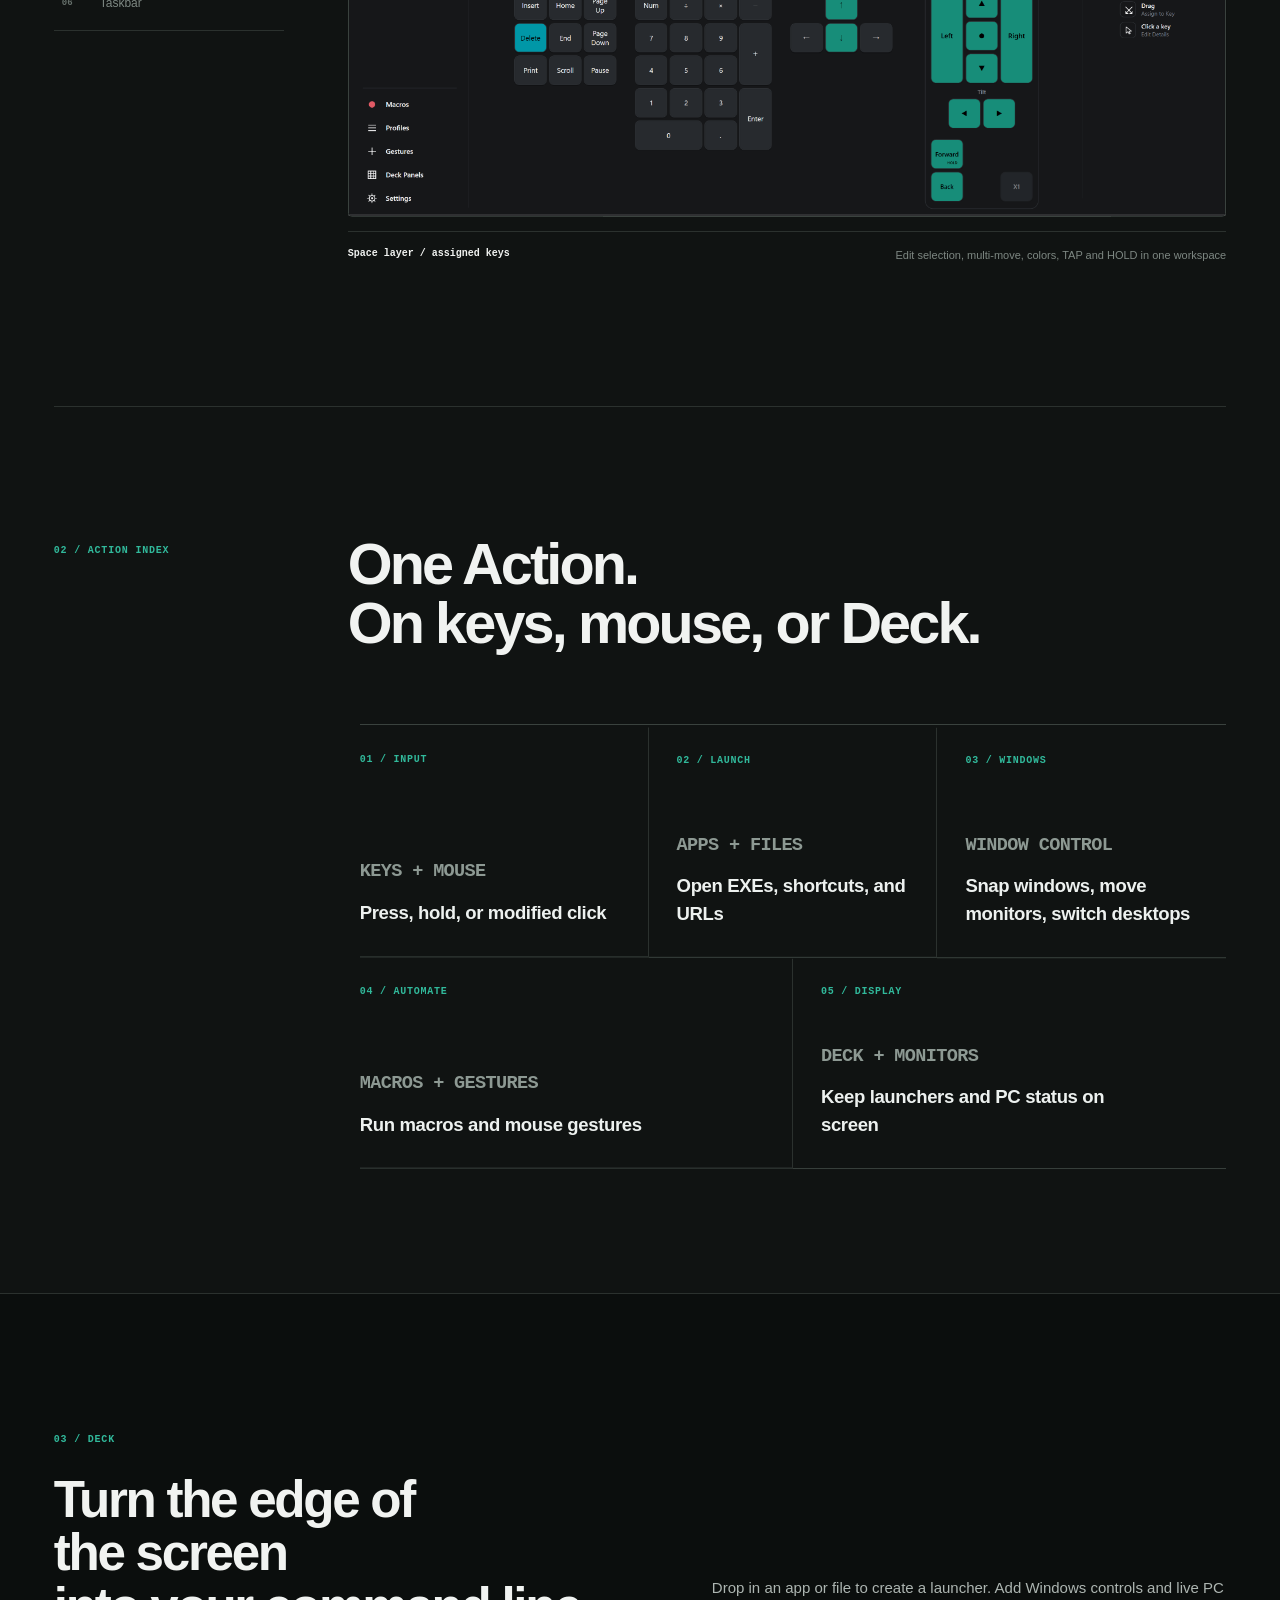
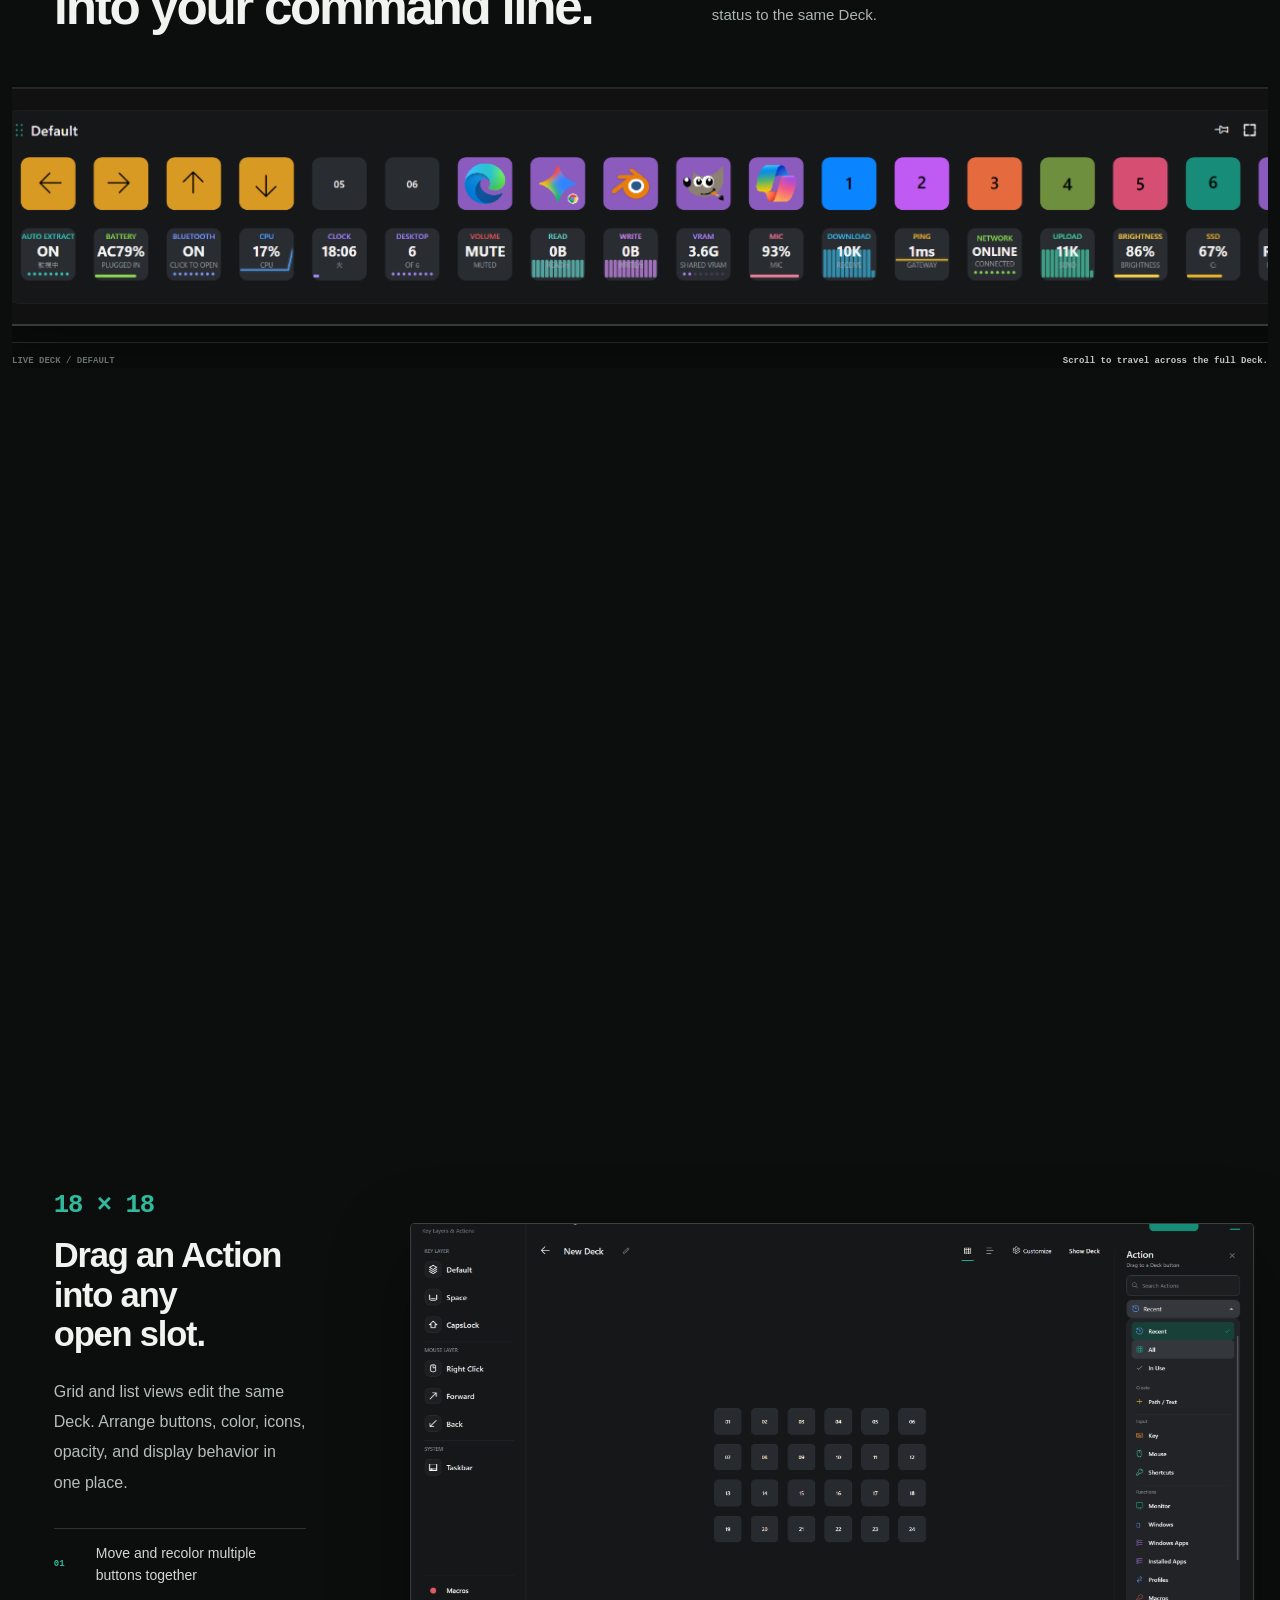
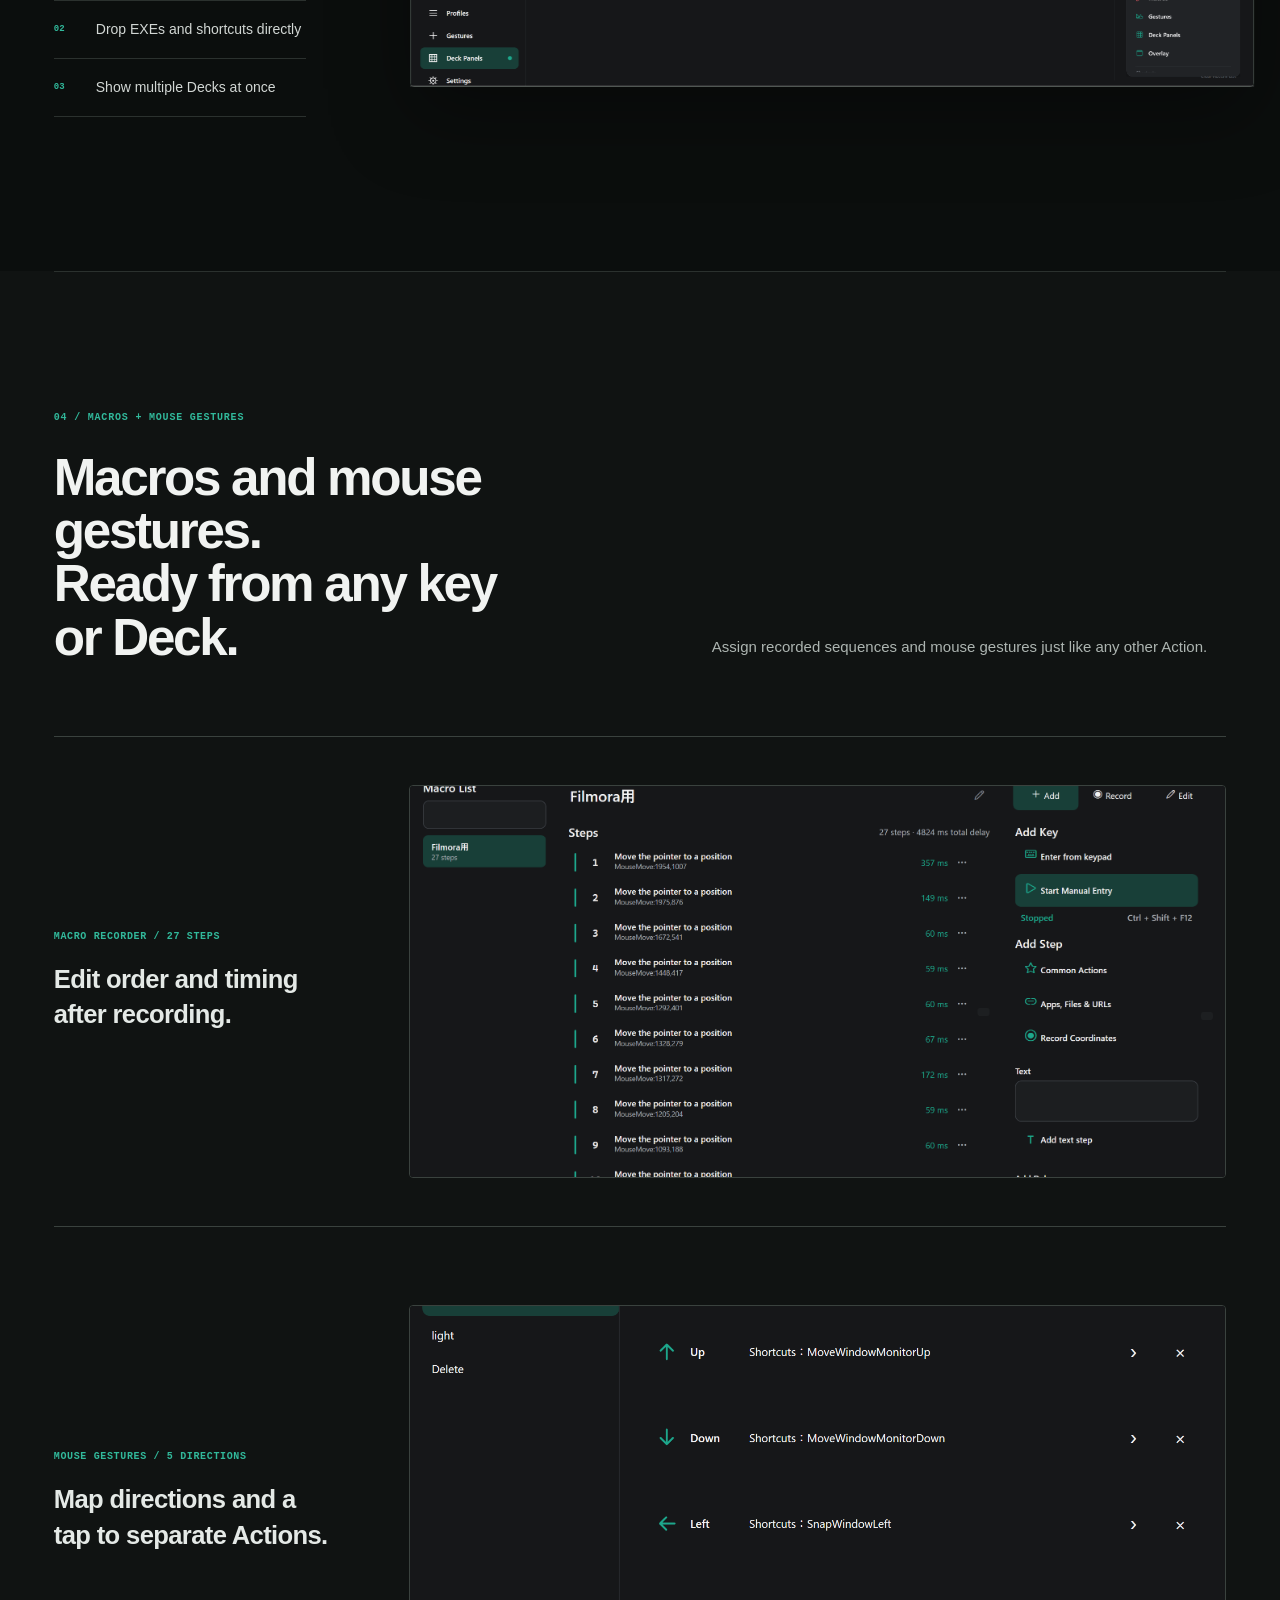
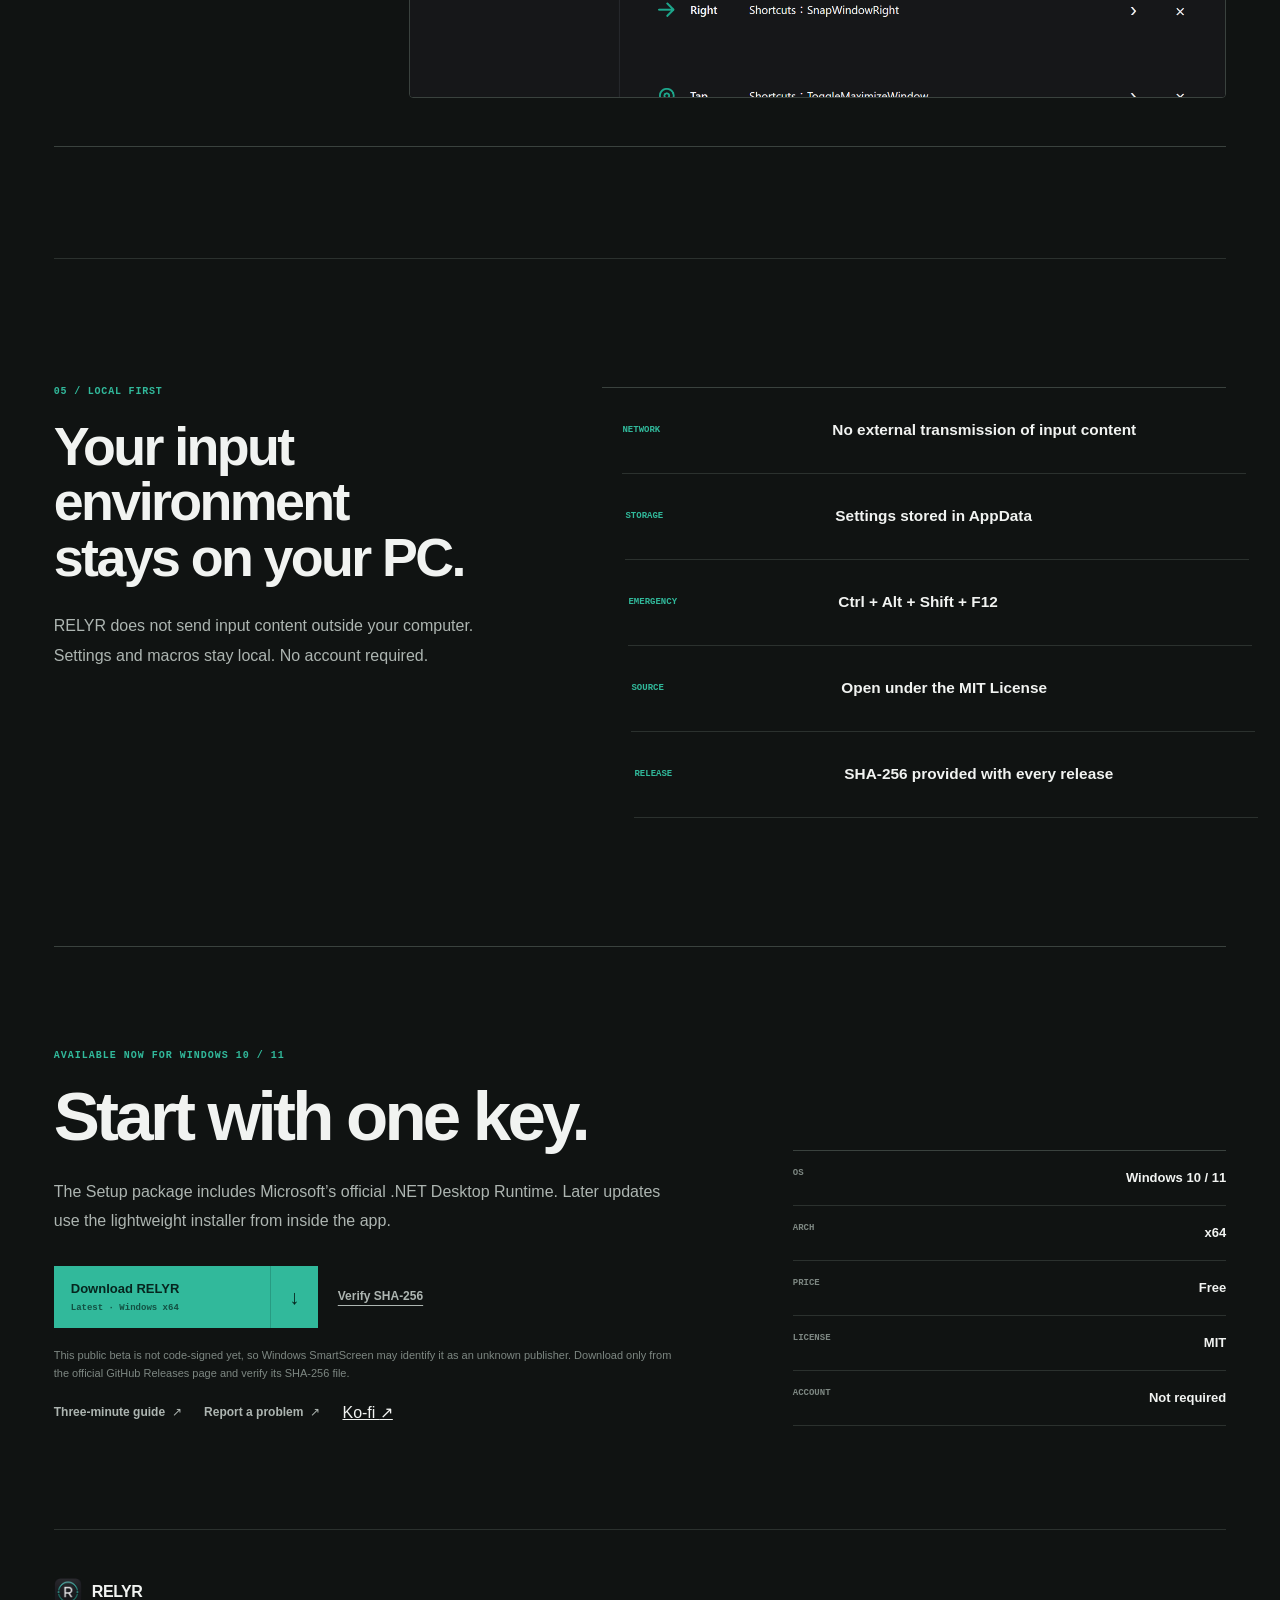
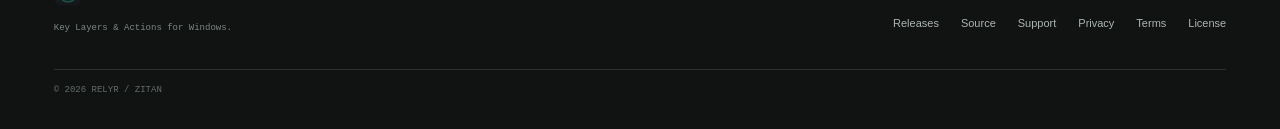
==== commit 6d972297: "Add optional support links" ====
--- a/docs/index.html
+++ b/docs/index.html
@@ -244,6 +244,7 @@
         <nav class="support-links" aria-label="サポート">
           <a class="guide-link" href="https://github.com/zitan-source/RELYR/blob/main/docs/getting-started.ja.md"><span data-guide-label>3分で始める</span> <span aria-hidden="true">↗</span></a>
           <a class="feedback-link" href="https://github.com/zitan-source/RELYR/issues/new/choose"><span data-feedback-label>不具合を報告</span> <span aria-hidden="true">↗</span></a>
+          <a class="support-page-link" href="https://ko-fi.com/relyr" aria-label="Ko-fiでRELYRの開発を任意支援">Ko-fi <span aria-hidden="true">↗</span></a>
         </nav>
       </div>
       <aside class="download-spec reveal" aria-label="ダウンロード仕様">
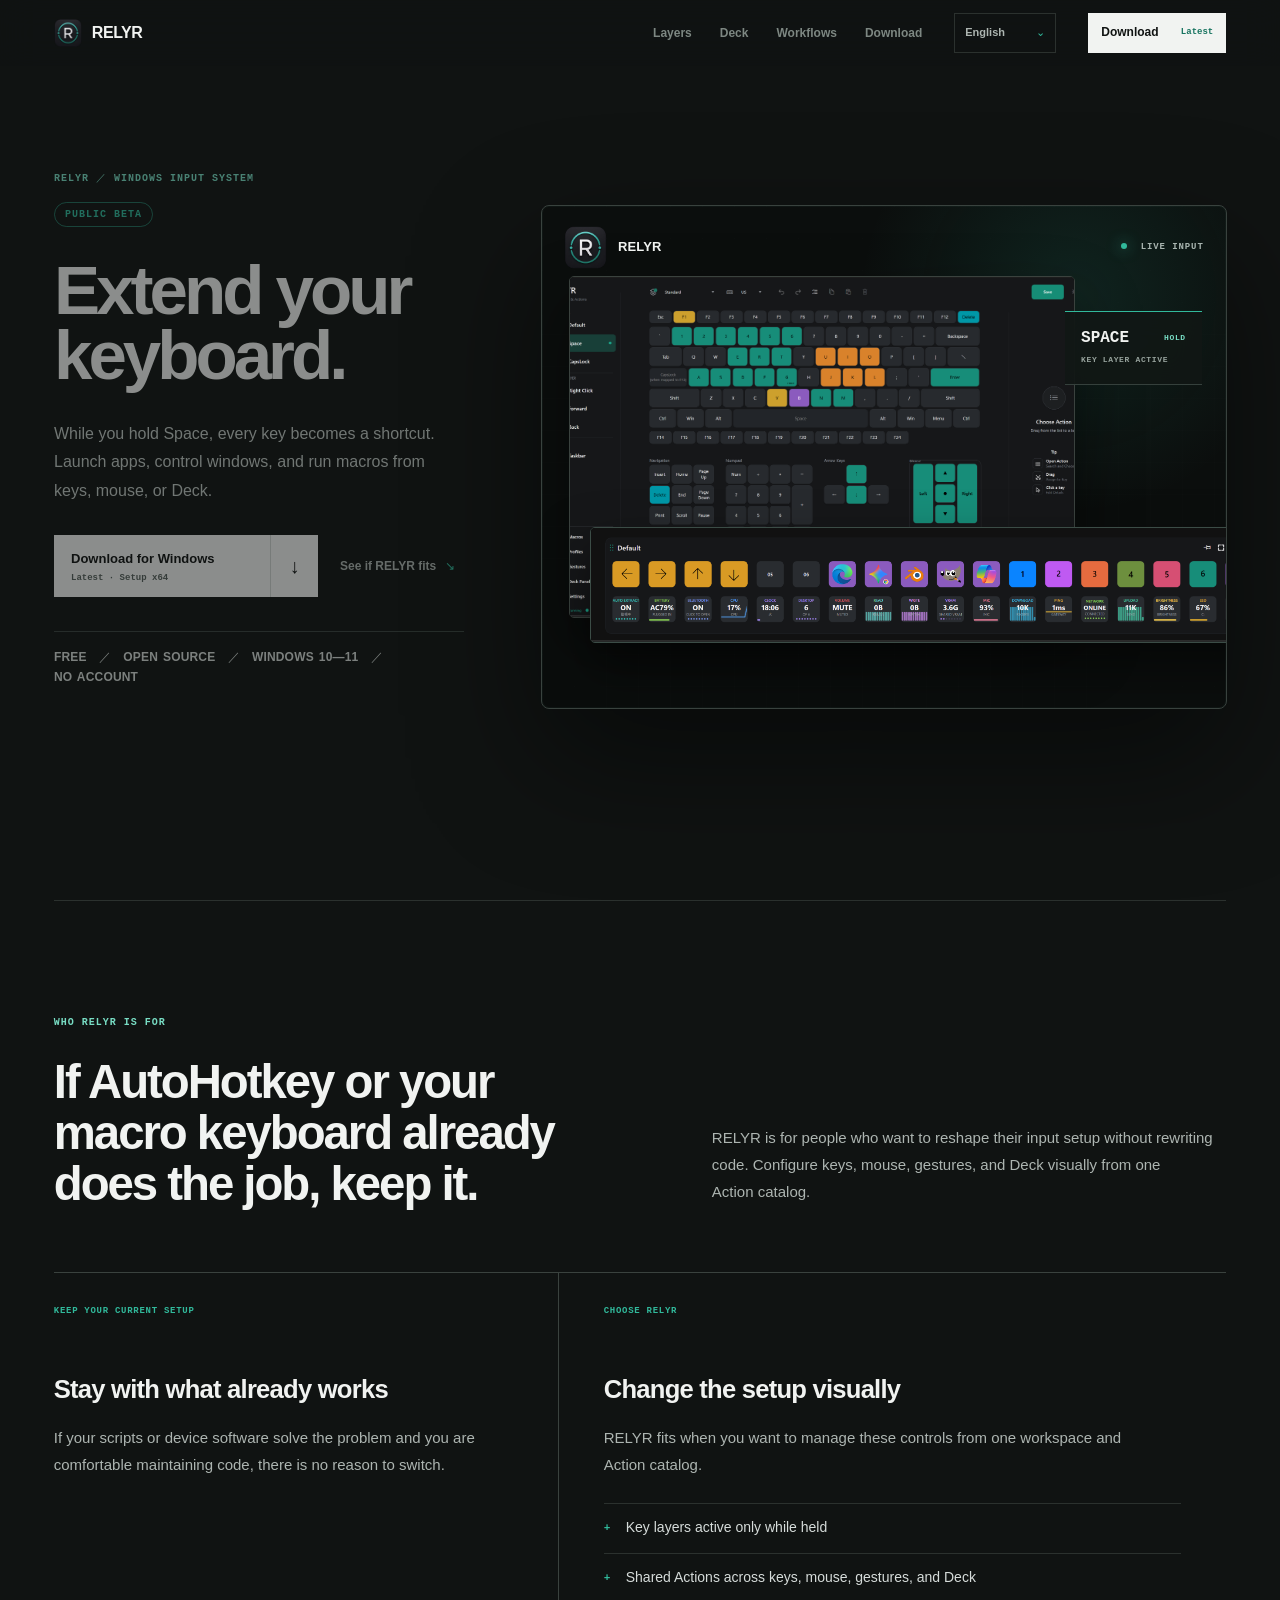
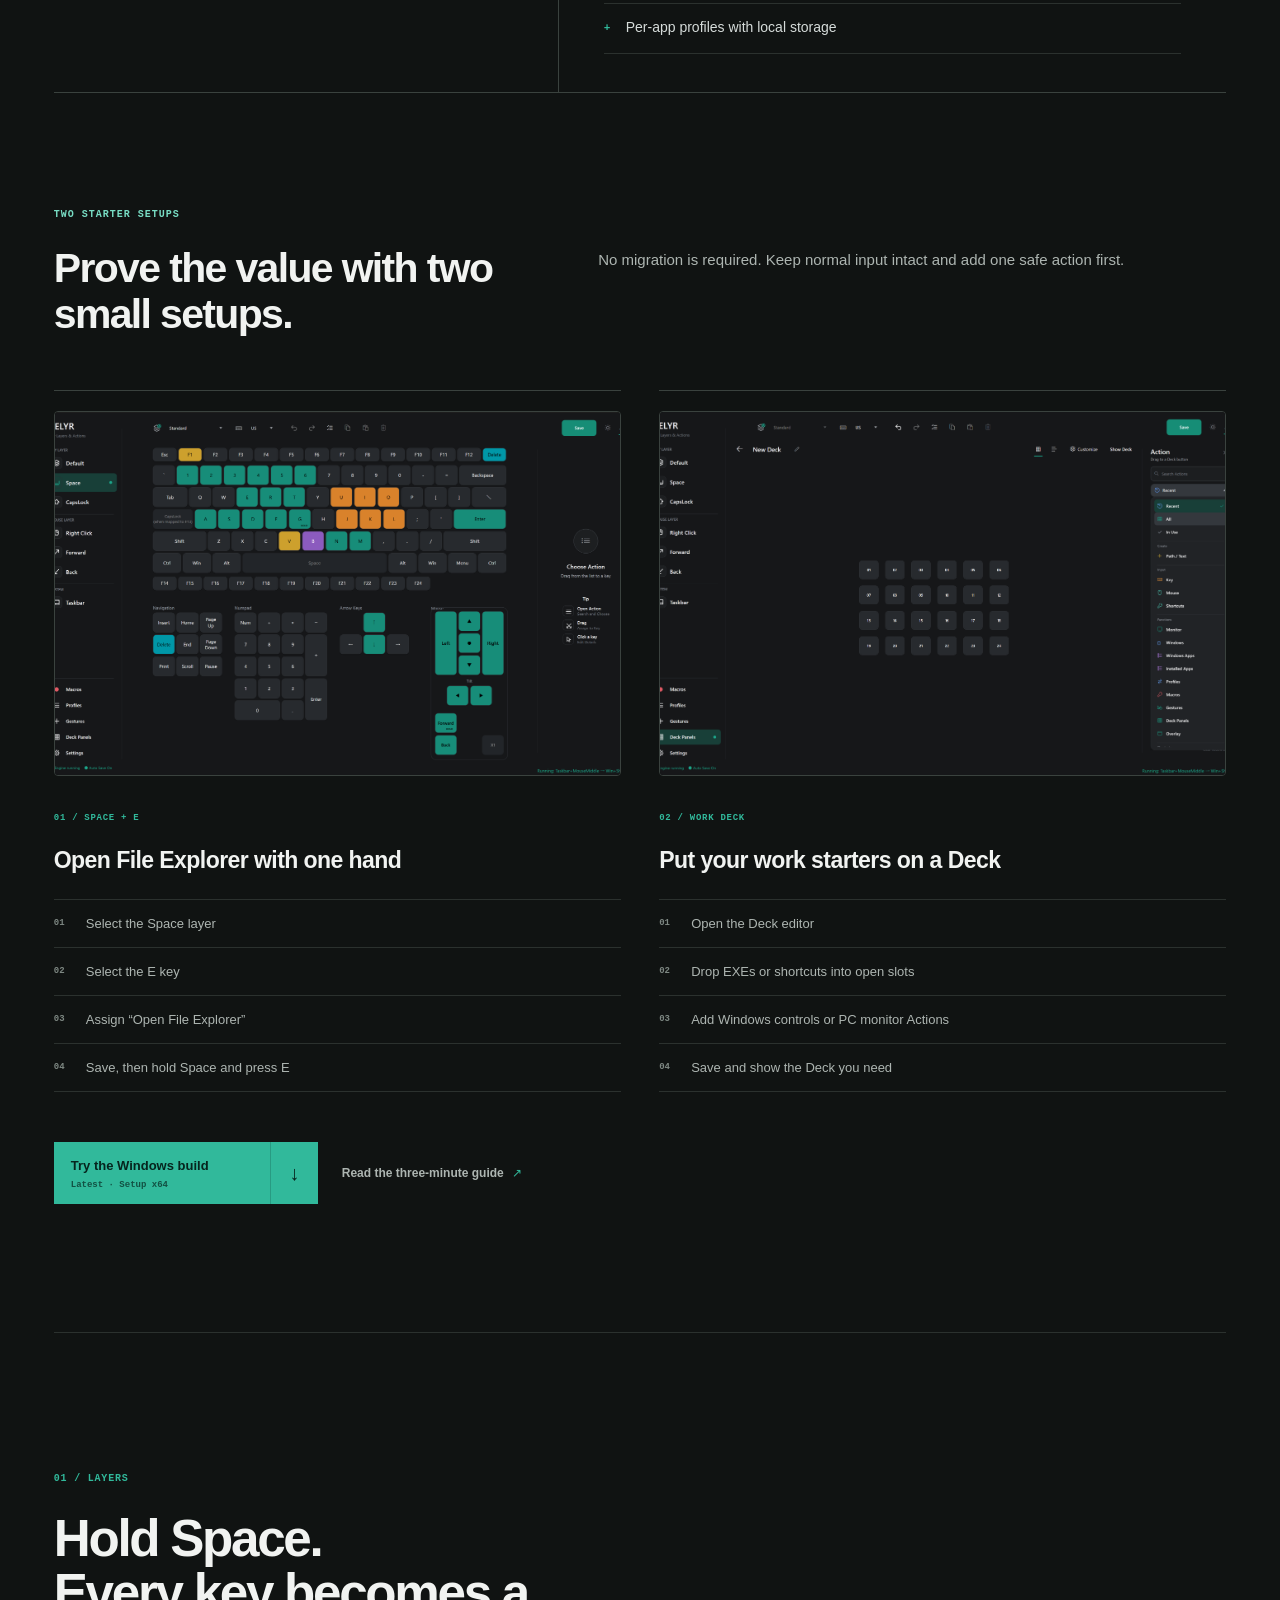
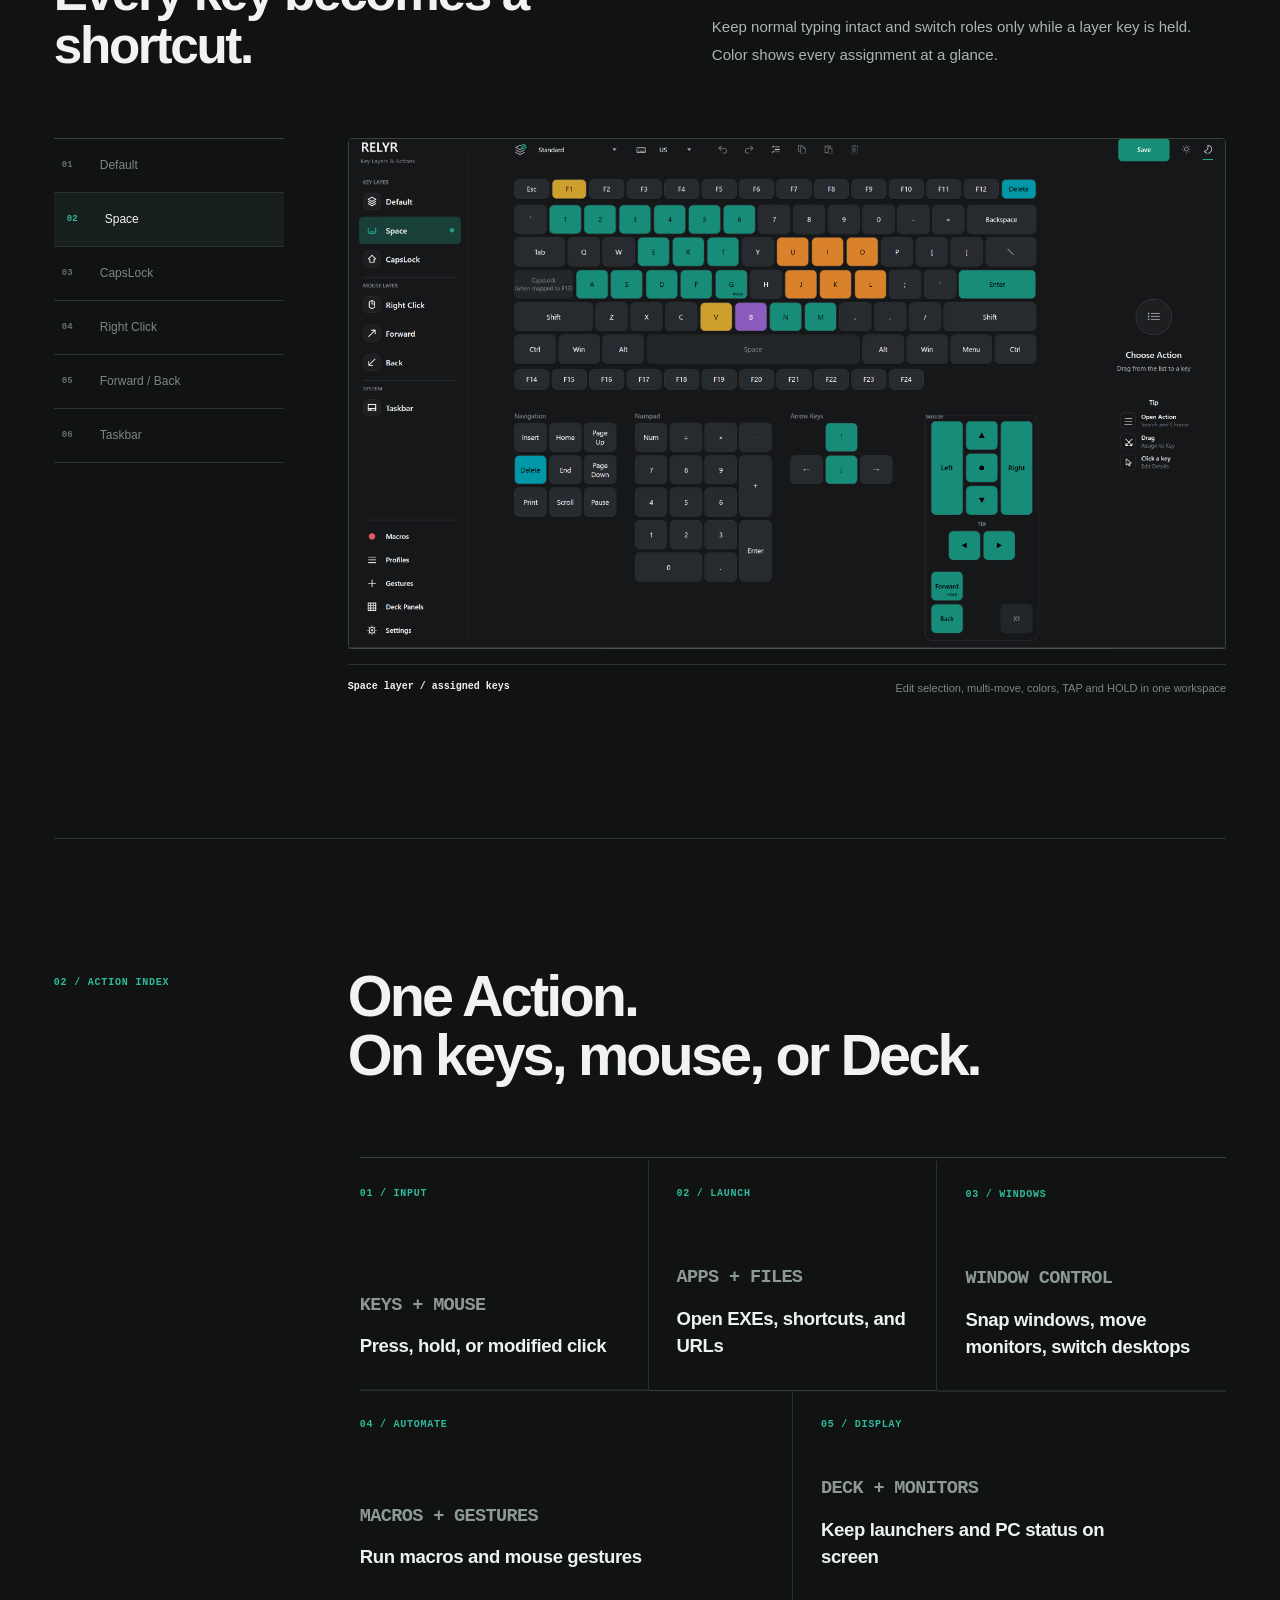
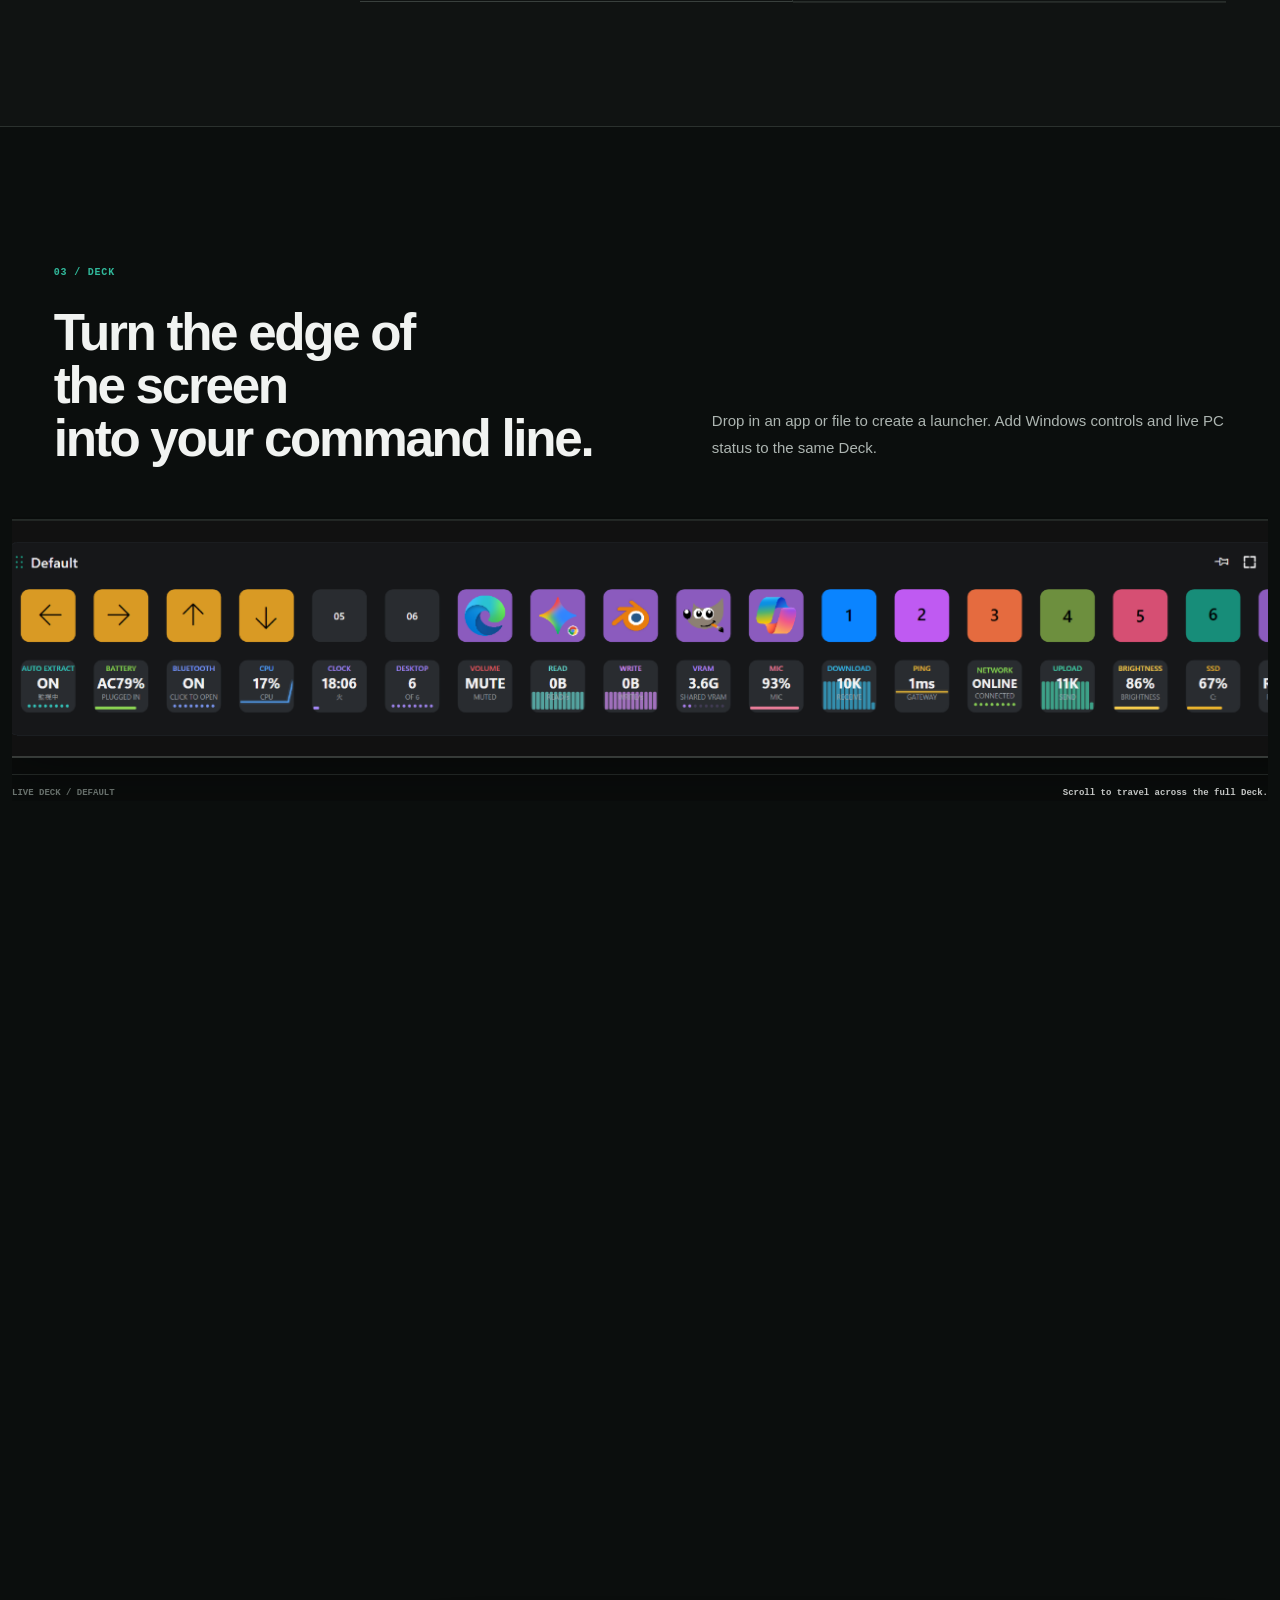
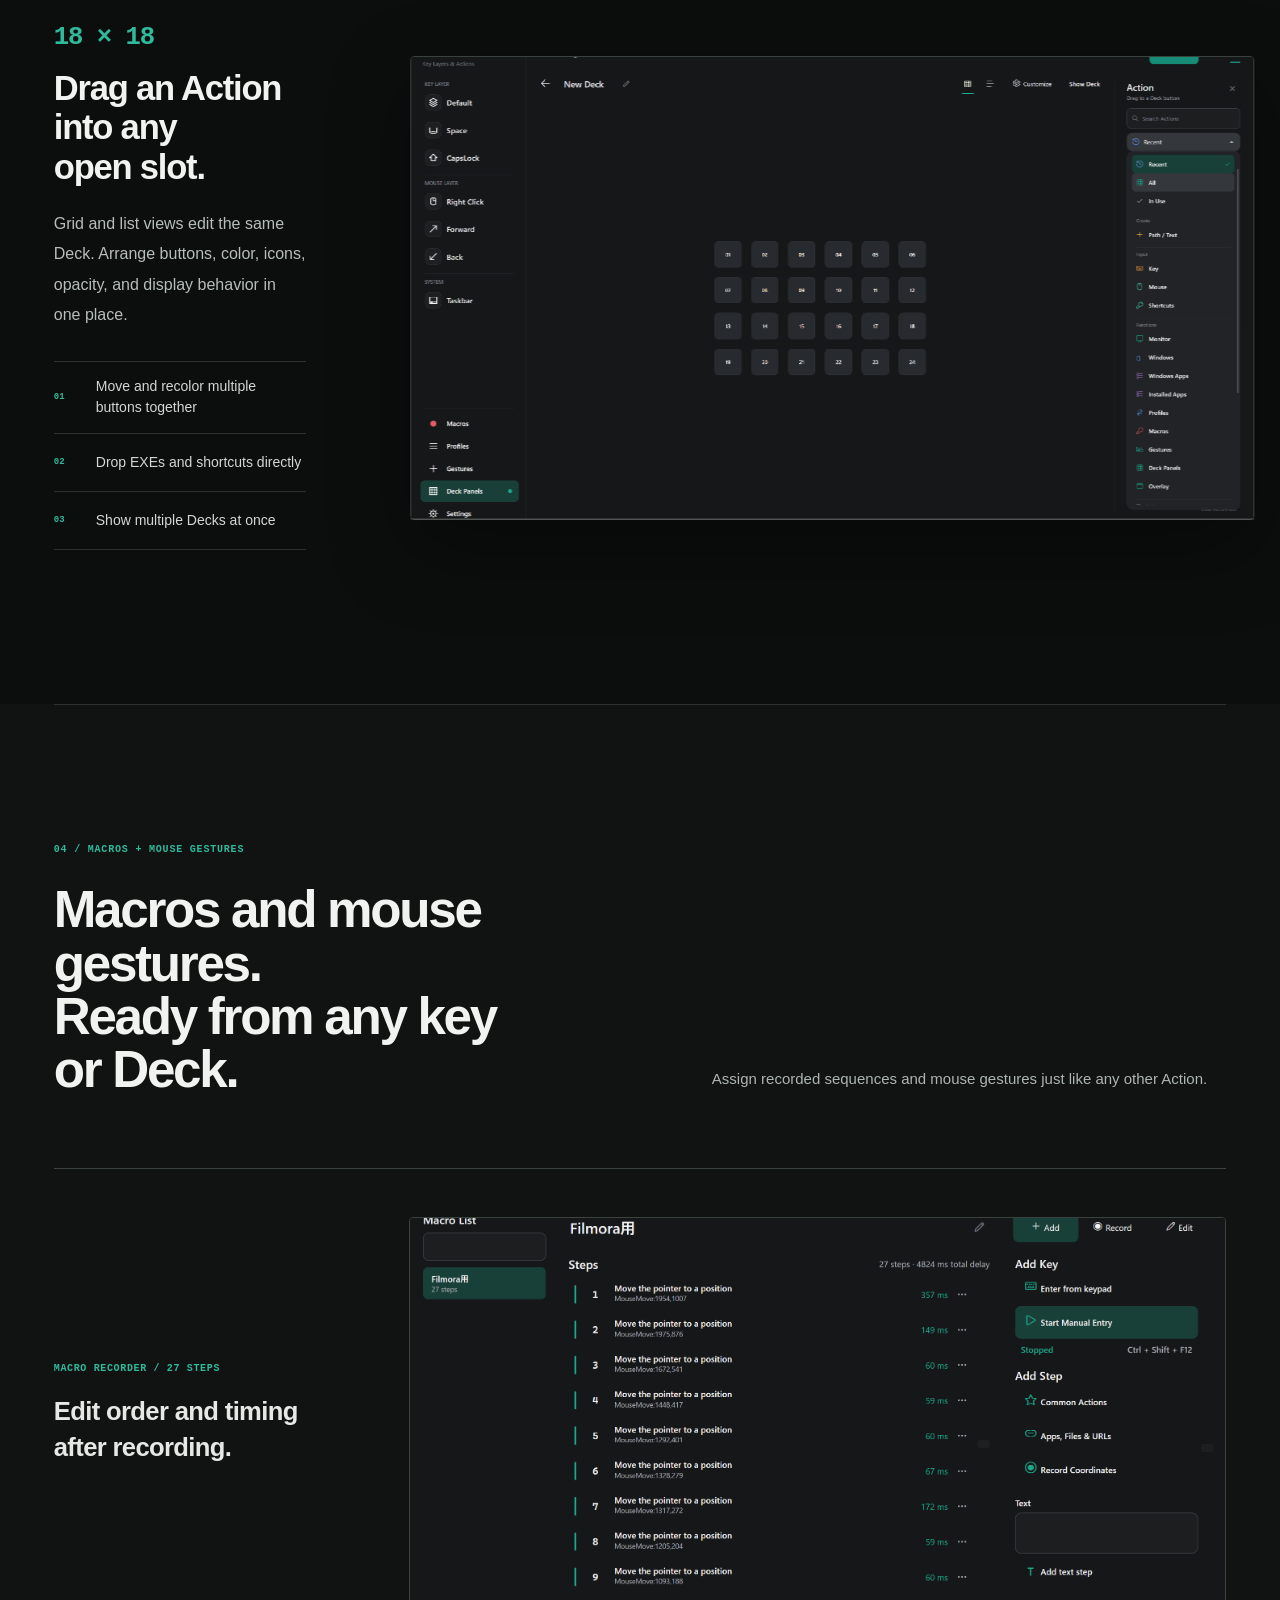
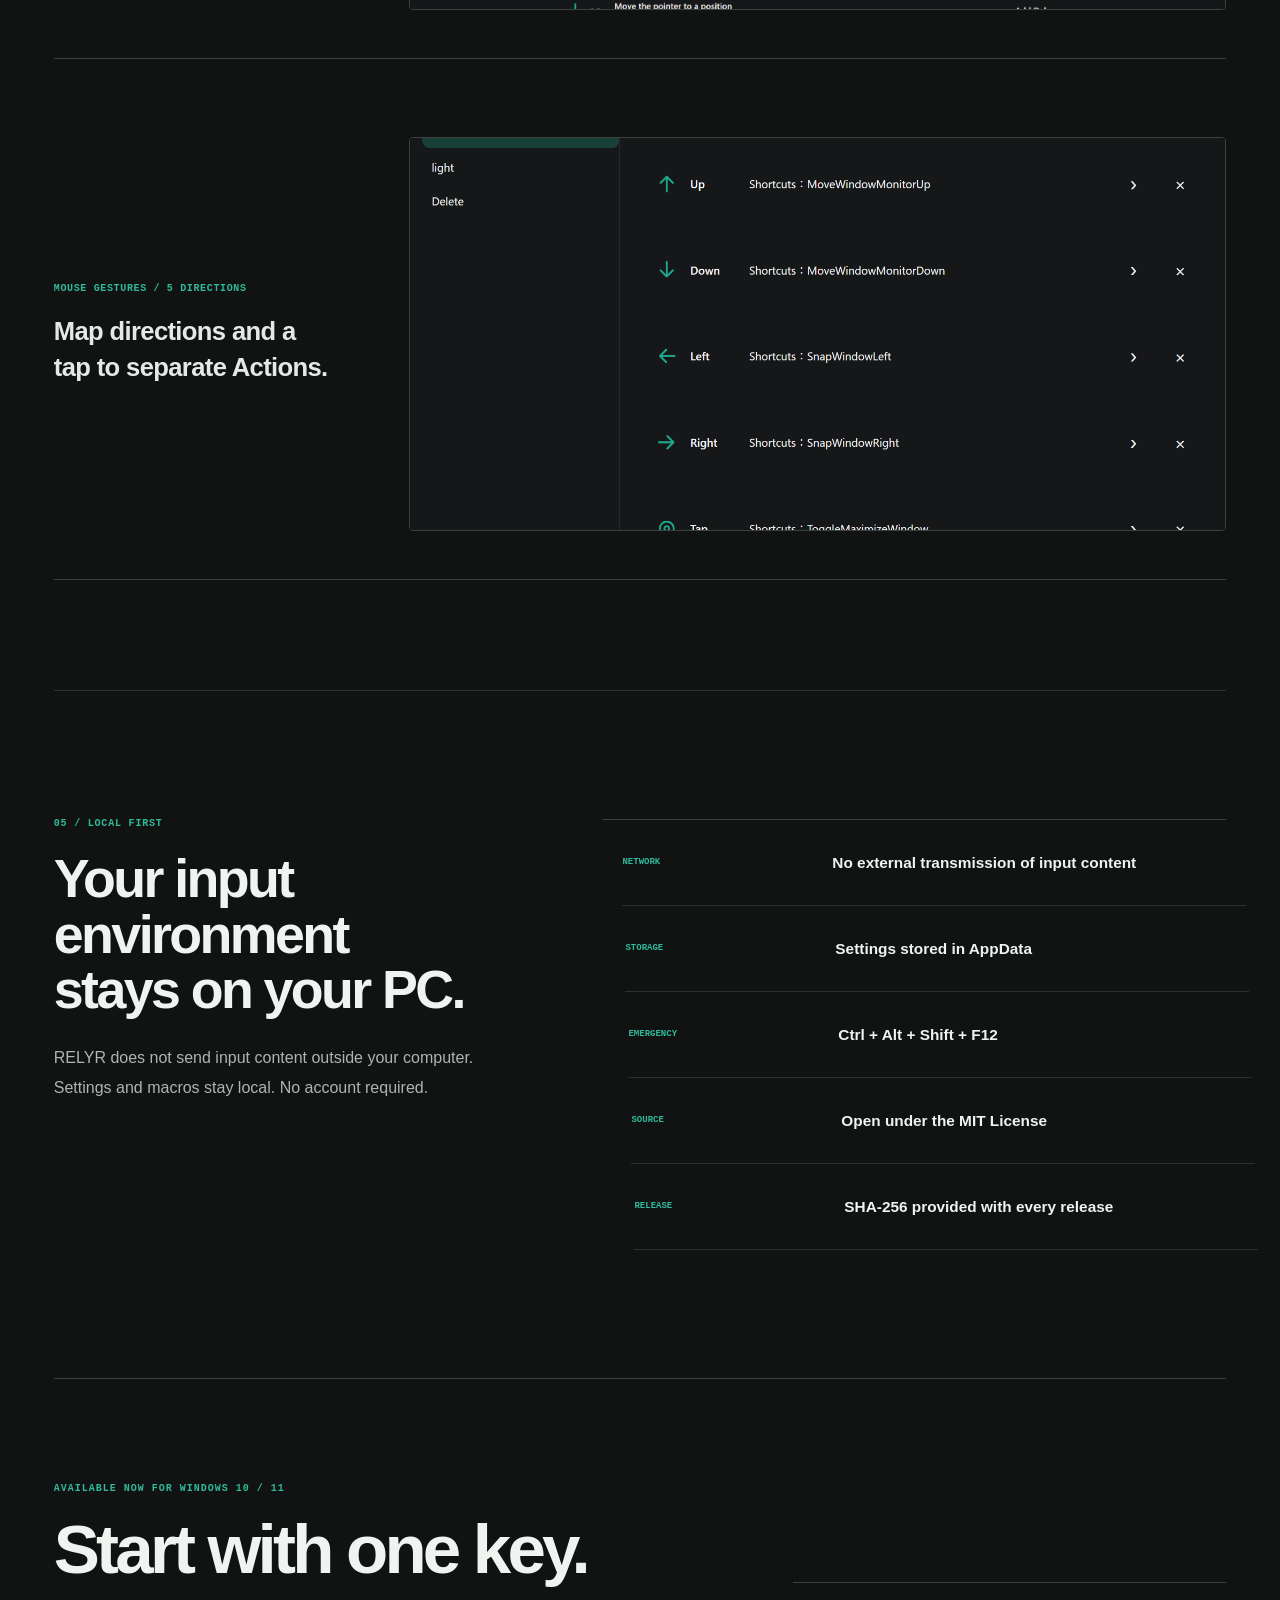
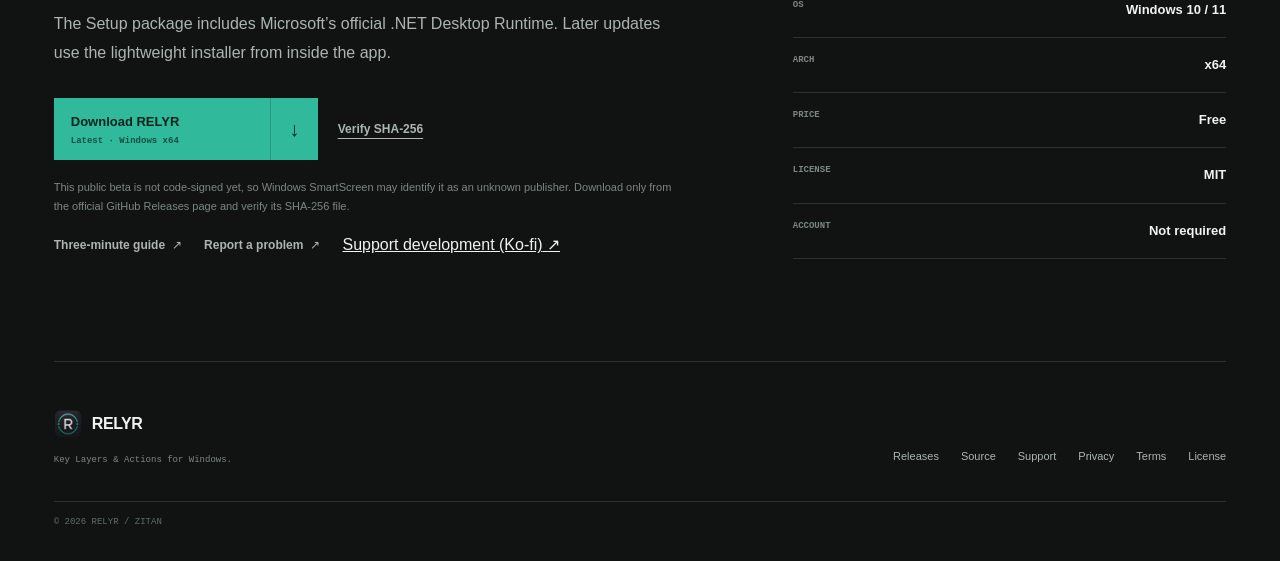
==== commit 532d5364: "Clarify who RELYR is for" ====
--- a/docs/index.html
+++ b/docs/index.html
@@ -71,7 +71,7 @@
             <small><b data-release-version>Latest</b> · Setup x64</small>
             <i aria-hidden="true">↓</i>
           </a>
-          <a class="text-link" href="#layers">Explore the system <span aria-hidden="true">↘</span></a>
+          <a class="text-link" href="#fit">自分に合うか確認 <span aria-hidden="true">↘</span></a>
         </div>
         <div class="hero-facts"><p class="hero-note">FREE / OPEN SOURCE / WINDOWS 10—11 / NO ACCOUNT</p></div>
       </div>
@@ -98,6 +98,87 @@
         </div>
       </div>
 
+    </section>
+
+    <section class="fit-section section" id="fit" data-motion-section aria-labelledby="fit-title">
+      <header class="fit-heading reveal">
+        <p class="overline">WHO RELYR IS FOR</p>
+        <h2 id="fit-title">AutoHotkeyやマクロキーボードで足りるなら、無理に替えなくていい。</h2>
+        <p>RELYRは、コードを書き直さずに入力環境を組み替えたい人のための選択肢です。キー、マウス、ジェスチャー、Deckを同じActionから画面上で設定できます。</p>
+      </header>
+
+      <div class="fit-grid reveal">
+        <article class="fit-card fit-card-keep">
+          <p class="fit-label">KEEP YOUR CURRENT SETUP</p>
+          <h3>今の環境を使い続ける</h3>
+          <p>既存のスクリプトや機器で目的を達成でき、コードの管理も苦にならないなら、その環境を替える必要はありません。</p>
+        </article>
+        <article class="fit-card fit-card-choose">
+          <p class="fit-label">CHOOSE RELYR</p>
+          <h3>画面で設定を変えたい</h3>
+          <p>RELYRが合うのは、次の操作をひとつの画面とAction一覧で管理したい場合です。</p>
+          <ul>
+            <li>押している間だけ有効になるキーレイヤー</li>
+            <li>キー、マウス、ジェスチャー、Deckへの共通Action</li>
+            <li>アプリ別プロファイルとローカル保存</li>
+          </ul>
+        </article>
+      </div>
+
+      <div class="recipe-heading reveal">
+        <p class="overline">TWO STARTER SETUPS</p>
+        <h2>最初の価値を、2つの設定で確かめる。</h2>
+        <p>大きな移行は不要です。普段の入力を残したまま、まず安全な操作をひとつだけ追加できます。</p>
+      </div>
+
+      <div class="recipe-grid">
+        <article class="recipe-card reveal">
+          <figure>
+            <button class="shot-button" type="button" data-shot="assets/product-layers.png" data-caption="Space + Eでエクスプローラーを開く設定例">
+              <img src="assets/product-layers.png" width="1439" height="992" loading="lazy" alt="Spaceレイヤーのキー割り当て画面">
+              <span>拡大して見る</span>
+            </button>
+          </figure>
+          <div class="recipe-copy">
+            <span>01 / SPACE + E</span>
+            <h3>片手でエクスプローラーを開く</h3>
+            <ol>
+              <li>Spaceレイヤーを選ぶ</li>
+              <li>Eキーを選ぶ</li>
+              <li>「エクスプローラーを開く」を割り当てる</li>
+              <li>保存し、Spaceを押しながらEを押す</li>
+            </ol>
+          </div>
+        </article>
+
+        <article class="recipe-card reveal">
+          <figure>
+            <button class="shot-button" type="button" data-shot="assets/product-deck-editor.png" data-caption="アプリ起動とPC状態をまとめたDeckの設定例">
+              <img src="assets/product-deck-editor.png" width="1523" height="1049" loading="lazy" alt="DeckエディターでActionを配置する画面">
+              <span>拡大して見る</span>
+            </button>
+          </figure>
+          <div class="recipe-copy">
+            <span>02 / WORK DECK</span>
+            <h3>作業開始の操作をDeckへまとめる</h3>
+            <ol>
+              <li>Deckエディターを開く</li>
+              <li>EXEやショートカットを空き枠へドロップする</li>
+              <li>Windows操作やPCモニターのActionを追加する</li>
+              <li>保存し、必要なDeckを表示する</li>
+            </ol>
+          </div>
+        </article>
+      </div>
+
+      <div class="fit-actions reveal">
+        <a class="download-button fit-download" data-download-link href="https://github.com/zitan-source/RELYR/releases/latest">
+          <span>Windows版を試す</span>
+          <small><b data-release-version>Latest</b> · Setup x64</small>
+          <i aria-hidden="true">↓</i>
+        </a>
+        <a class="text-link fit-guide" href="https://github.com/zitan-source/RELYR/blob/main/docs/getting-started.ja.md">3分ガイドを読む <span aria-hidden="true">↗</span></a>
+      </div>
     </section>
 
     <section class="section layers-section" id="layers" data-motion-section>
@@ -244,7 +325,7 @@
         <nav class="support-links" aria-label="サポート">
           <a class="guide-link" href="https://github.com/zitan-source/RELYR/blob/main/docs/getting-started.ja.md"><span data-guide-label>3分で始める</span> <span aria-hidden="true">↗</span></a>
           <a class="feedback-link" href="https://github.com/zitan-source/RELYR/issues/new/choose"><span data-feedback-label>不具合を報告</span> <span aria-hidden="true">↗</span></a>
-          <a class="support-page-link" href="https://ko-fi.com/relyr" aria-label="Ko-fiでRELYRの開発を任意支援">Ko-fi <span aria-hidden="true">↗</span></a>
+          <a class="support-page-link" href="https://ko-fi.com/relyr" aria-label="Ko-fiでRELYRの開発を任意支援"><span data-support-label>開発を任意支援（Ko-fi）</span> <span aria-hidden="true">↗</span></a>
         </nav>
       </div>
       <aside class="download-spec reveal" aria-label="ダウンロード仕様">
--- a/docs/styles.css
+++ b/docs/styles.css
@@ -125,6 +125,44 @@
 .video-progress { position: absolute; right: 0; bottom: 0; left: 0; z-index: 3; height: 2px; overflow: hidden; background: rgba(255,255,255,.11); pointer-events: none; }
 .video-progress span { display: block; width: var(--video-progress, 0%); height: 100%; background: var(--accent-light); transform-origin: 0 50%; }
 
+.fit-section { padding: clamp(110px,9vw,150px) 0 clamp(120px,10vw,165px); border-top: 1px solid var(--line); }
+.fit-heading { display: grid; grid-template-columns: 1.05fr .95fr; column-gap: clamp(40px,7vw,110px); row-gap: 26px; align-items: end; }
+.fit-heading .overline { grid-column: 1 / -1; }
+.fit-heading h2 { max-width: 850px; margin: 0; font-size: clamp(38px,3.7vw,58px); font-weight: 610; line-height: 1.08; letter-spacing: -.043em; }
+html:lang(ja-JP) .fit-heading h2 { font-size: clamp(34px,3.15vw,48px); line-height: 1.3; letter-spacing: -.03em; }
+.fit-heading > p:last-child { max-width: 570px; margin: 0 0 4px; color: var(--muted); font-size: clamp(15px,1.08vw,17px); line-height: 1.82; }
+.fit-grid { margin-top: 62px; display: grid; grid-template-columns: .86fr 1.14fr; border-top: 1px solid var(--line-strong); border-bottom: 1px solid var(--line-strong); }
+.fit-card { min-width: 0; padding: 34px clamp(26px,3.5vw,54px) 38px 0; }
+.fit-card + .fit-card { padding-left: clamp(26px,3.5vw,54px); border-left: 1px solid var(--line-strong); }
+.fit-label { margin: 0; color: var(--accent); font: 650 9px/1 var(--mono); letter-spacing: .08em; }
+.fit-card h3 { margin: 58px 0 0; font-size: clamp(23px,2vw,31px); font-weight: 620; line-height: 1.25; letter-spacing: -.03em; }
+.fit-card > p:not(.fit-label) { max-width: 35em; margin: 18px 0 0; color: var(--muted); font-size: 15px; line-height: 1.8; }
+.fit-card ul { margin: 25px 0 0; padding: 0; list-style: none; border-top: 1px solid var(--line); }
+.fit-card li { min-height: 50px; padding: 13px 0 13px 22px; display: flex; align-items: center; border-bottom: 1px solid var(--line); color: #d6dcda; font-size: 14px; line-height: 1.55; }
+.fit-card li::before { content: "+"; width: 22px; margin-left: -22px; color: var(--accent); font: 650 11px/1 var(--mono); }
+.recipe-heading { margin-top: clamp(100px,9vw,140px); display: grid; grid-template-columns: .84fr 1.16fr; gap: 24px clamp(40px,7vw,110px); }
+.recipe-heading .overline { grid-column: 1 / -1; }
+.recipe-heading h2 { margin: 0; font-size: clamp(34px,3.2vw,50px); font-weight: 610; line-height: 1.12; letter-spacing: -.04em; }
+html:lang(ja-JP) .recipe-heading h2 { font-size: clamp(31px,2.75vw,42px); line-height: 1.28; letter-spacing: -.027em; }
+.recipe-heading > p:last-child { max-width: 570px; margin: 0; color: var(--muted); font-size: 15px; line-height: 1.82; }
+.recipe-grid { margin-top: 52px; display: grid; grid-template-columns: 1fr 1fr; gap: clamp(24px,3vw,46px); }
+.recipe-card { min-width: 0; border-top: 1px solid var(--line-strong); }
+.recipe-card figure { margin: 0; padding-top: 20px; }
+.recipe-card .shot-button { aspect-ratio: 1.55; box-shadow: none; }
+.recipe-card .shot-button img { width: 100%; height: 100%; object-fit: cover; object-position: 50% 22%; }
+.recipe-card:nth-child(2) .shot-button img { object-position: 50% 42%; }
+.recipe-copy { padding: 25px 0 0; }
+.recipe-copy > span { color: var(--accent); font: 650 9px/1 var(--mono); letter-spacing: .08em; }
+.recipe-copy h3 { margin: 17px 0 0; font-size: clamp(21px,1.8vw,28px); font-weight: 620; line-height: 1.3; letter-spacing: -.025em; }
+.recipe-copy ol { margin: 24px 0 0; padding: 0; list-style: none; counter-reset: recipe-step; border-top: 1px solid var(--line); }
+.recipe-copy li { counter-increment: recipe-step; min-height: 48px; padding: 12px 0; display: grid; grid-template-columns: 32px 1fr; align-items: center; border-bottom: 1px solid var(--line); color: var(--muted); font-size: 13px; line-height: 1.55; }
+.recipe-copy li::before { content: counter(recipe-step, decimal-leading-zero); color: var(--quiet); font: 600 9px/1 var(--mono); }
+.fit-actions { margin-top: 50px; display: flex; align-items: center; gap: 24px; }
+.fit-download { background: var(--accent); color: var(--accent-ink); }
+.fit-download small { color: rgba(5,37,30,.7); }
+.fit-download i { border-color: rgba(5,37,30,.2); }
+.fit-download:hover { background: var(--accent-light); }
+
 .layers-section { --motion-progress: 0; padding: clamp(125px,11vw,170px) 0 clamp(130px,11vw,180px); border-top: 1px solid var(--line); }
 .section-heading, .deck-title, .workflow-heading { display: grid; grid-template-columns: 1.05fr .95fr; align-items: end; column-gap: clamp(40px,7vw,110px); row-gap: 28px; }
 .section-heading::before, .deck-title::before, .workflow-heading::before, .principles-copy::before { display: block; margin-bottom: 22px; color: var(--accent); font: 600 10px/1 var(--mono); letter-spacing: .08em; }
@@ -278,6 +316,9 @@
   .hero { min-height: auto; padding-top: 112px; grid-template-columns: 1fr; gap: 56px; }
   .hero-copy { max-width: 780px; }
   .hero-product { width: min(920px,100%); margin-inline: auto; }
+  .fit-heading, .recipe-heading { grid-template-columns: 1fr; }
+  .fit-heading .overline, .recipe-heading .overline { grid-column: auto; }
+  .fit-heading > p:last-child, .recipe-heading > p:last-child { max-width: 720px; }
   .section-heading, .deck-title, .workflow-heading { grid-template-columns: 1fr; gap: 24px; }
   .layer-layout, .ledger-intro { grid-template-columns: 180px minmax(0,1fr); gap: 32px; }
   .action-index { margin-left: 212px; }
@@ -318,6 +359,18 @@
   .hero-deck-demo { right: -50%; bottom: 4%; left: 5%; height: 22%; }
   .hero-layer-state { top: 9%; right: 4%; width: auto; padding: 11px 12px; }
   .hero-layer-state b { display: none; }
+  .fit-section { padding-block: 88px 96px; }
+  .fit-heading h2, html:lang(ja-JP) .fit-heading h2 { font-size: 29px; line-height: 1.38; letter-spacing: -.025em; }
+  .fit-grid { margin-top: 42px; grid-template-columns: 1fr; }
+  .fit-card, .fit-card + .fit-card { padding: 26px 0 31px; border-left: 0; }
+  .fit-card + .fit-card { border-top: 1px solid var(--line-strong); }
+  .fit-card h3 { margin-top: 36px; font-size: 23px; }
+  .recipe-heading { margin-top: 78px; }
+  .recipe-heading h2, html:lang(ja-JP) .recipe-heading h2 { font-size: 27px; line-height: 1.4; }
+  .recipe-grid { margin-top: 38px; grid-template-columns: 1fr; gap: 58px; }
+  .recipe-card .shot-button { aspect-ratio: 1.35; }
+  .fit-actions { align-items: flex-start; flex-direction: column; }
+  .fit-actions .download-button { width: 100%; }
   .layers-section, .action-ledger, .workflow-section { padding-block: 92px; }
   .section-heading h2, .deck-title h2, .workflow-heading h2 { font-size: clamp(36px,10vw,46px); }
   html:lang(ja-JP) .section-heading h2, html:lang(ja-JP) .deck-title h2, html:lang(ja-JP) .workflow-heading h2 { font-size: 30px; line-height: 1.35; letter-spacing: -.025em; }
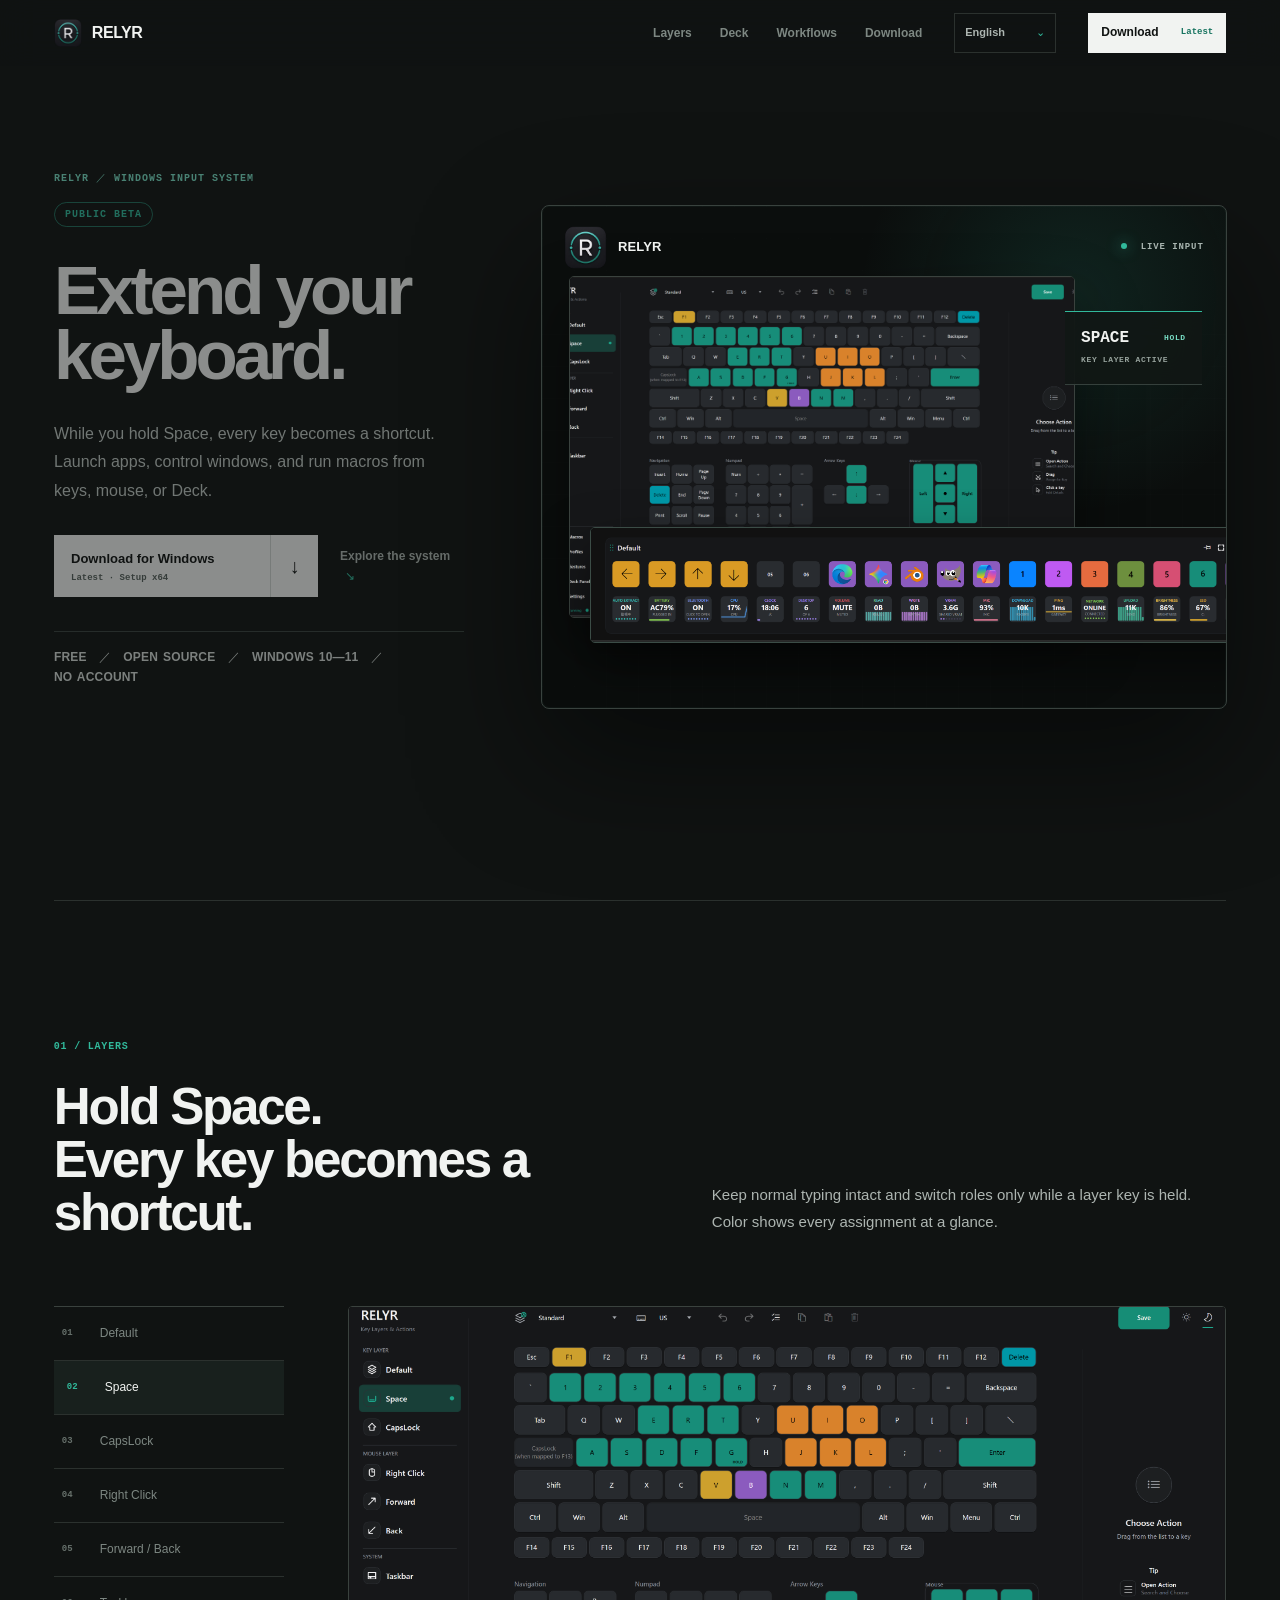
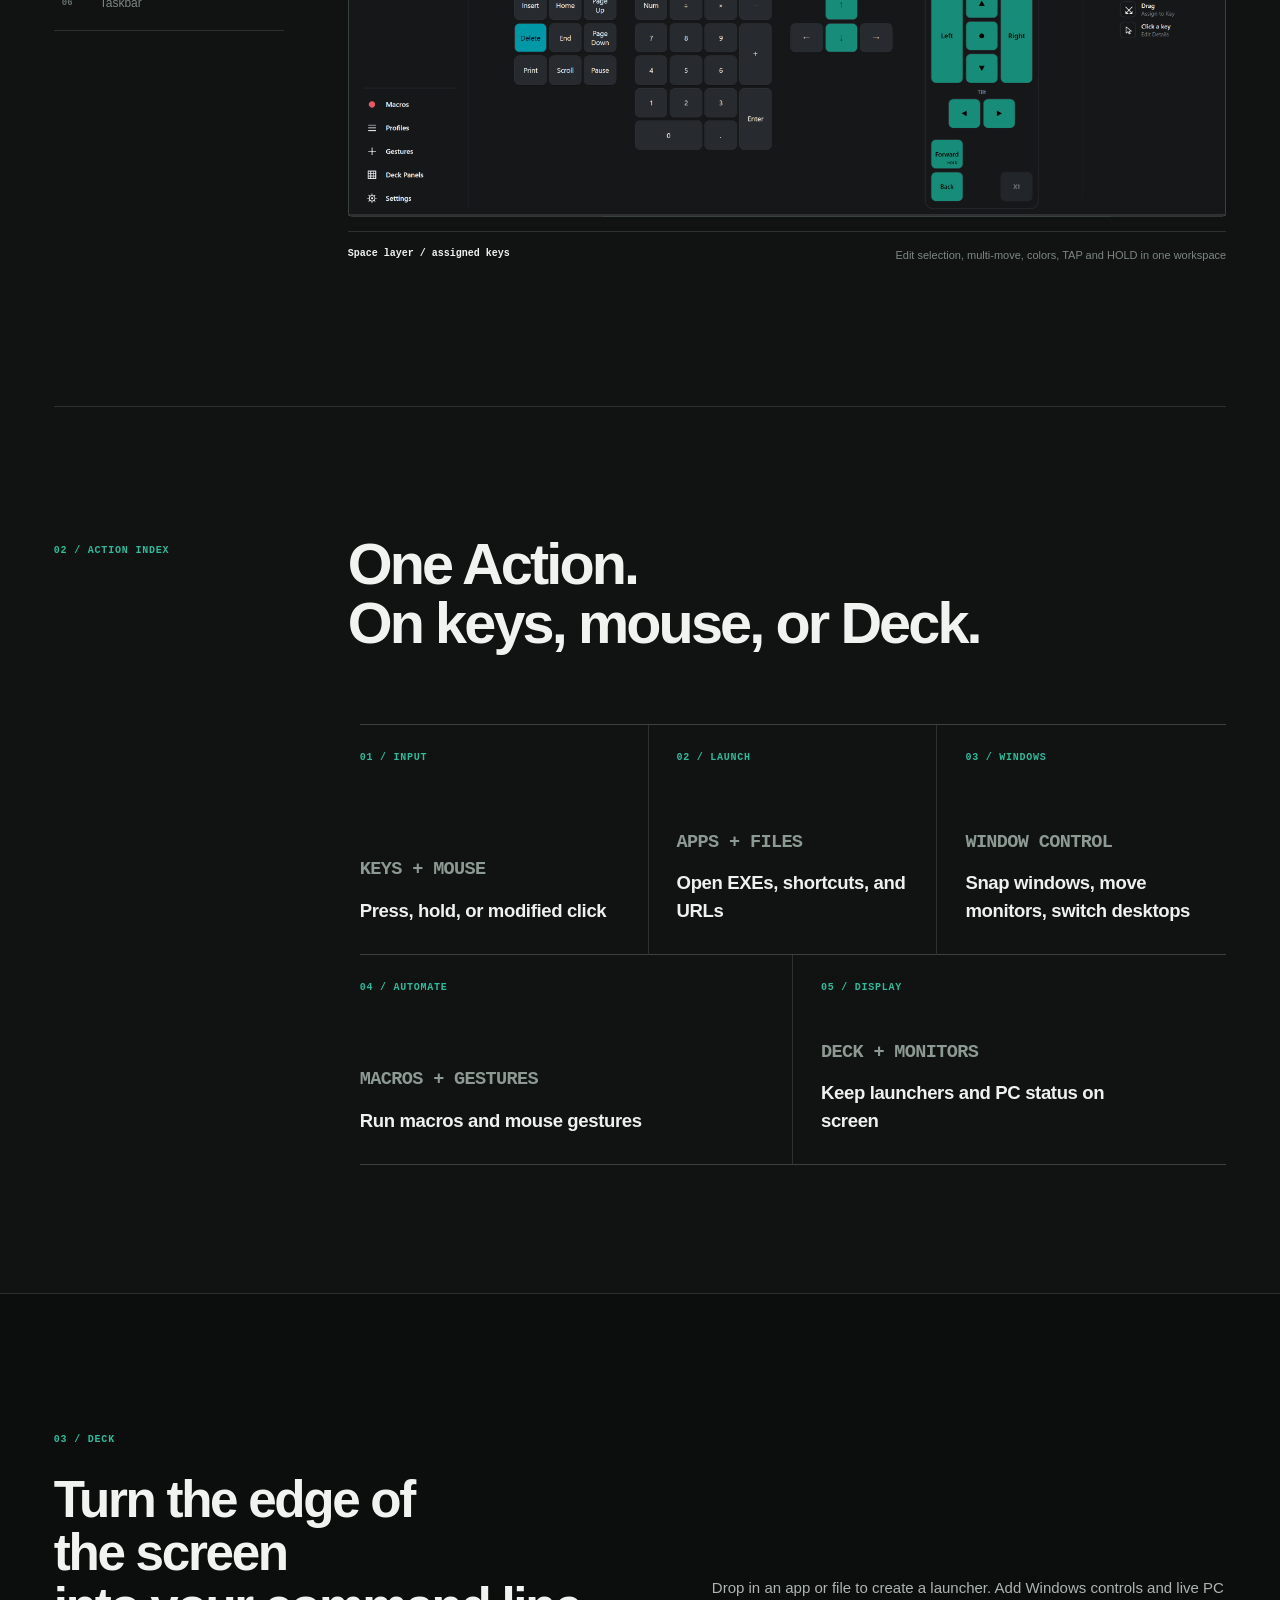
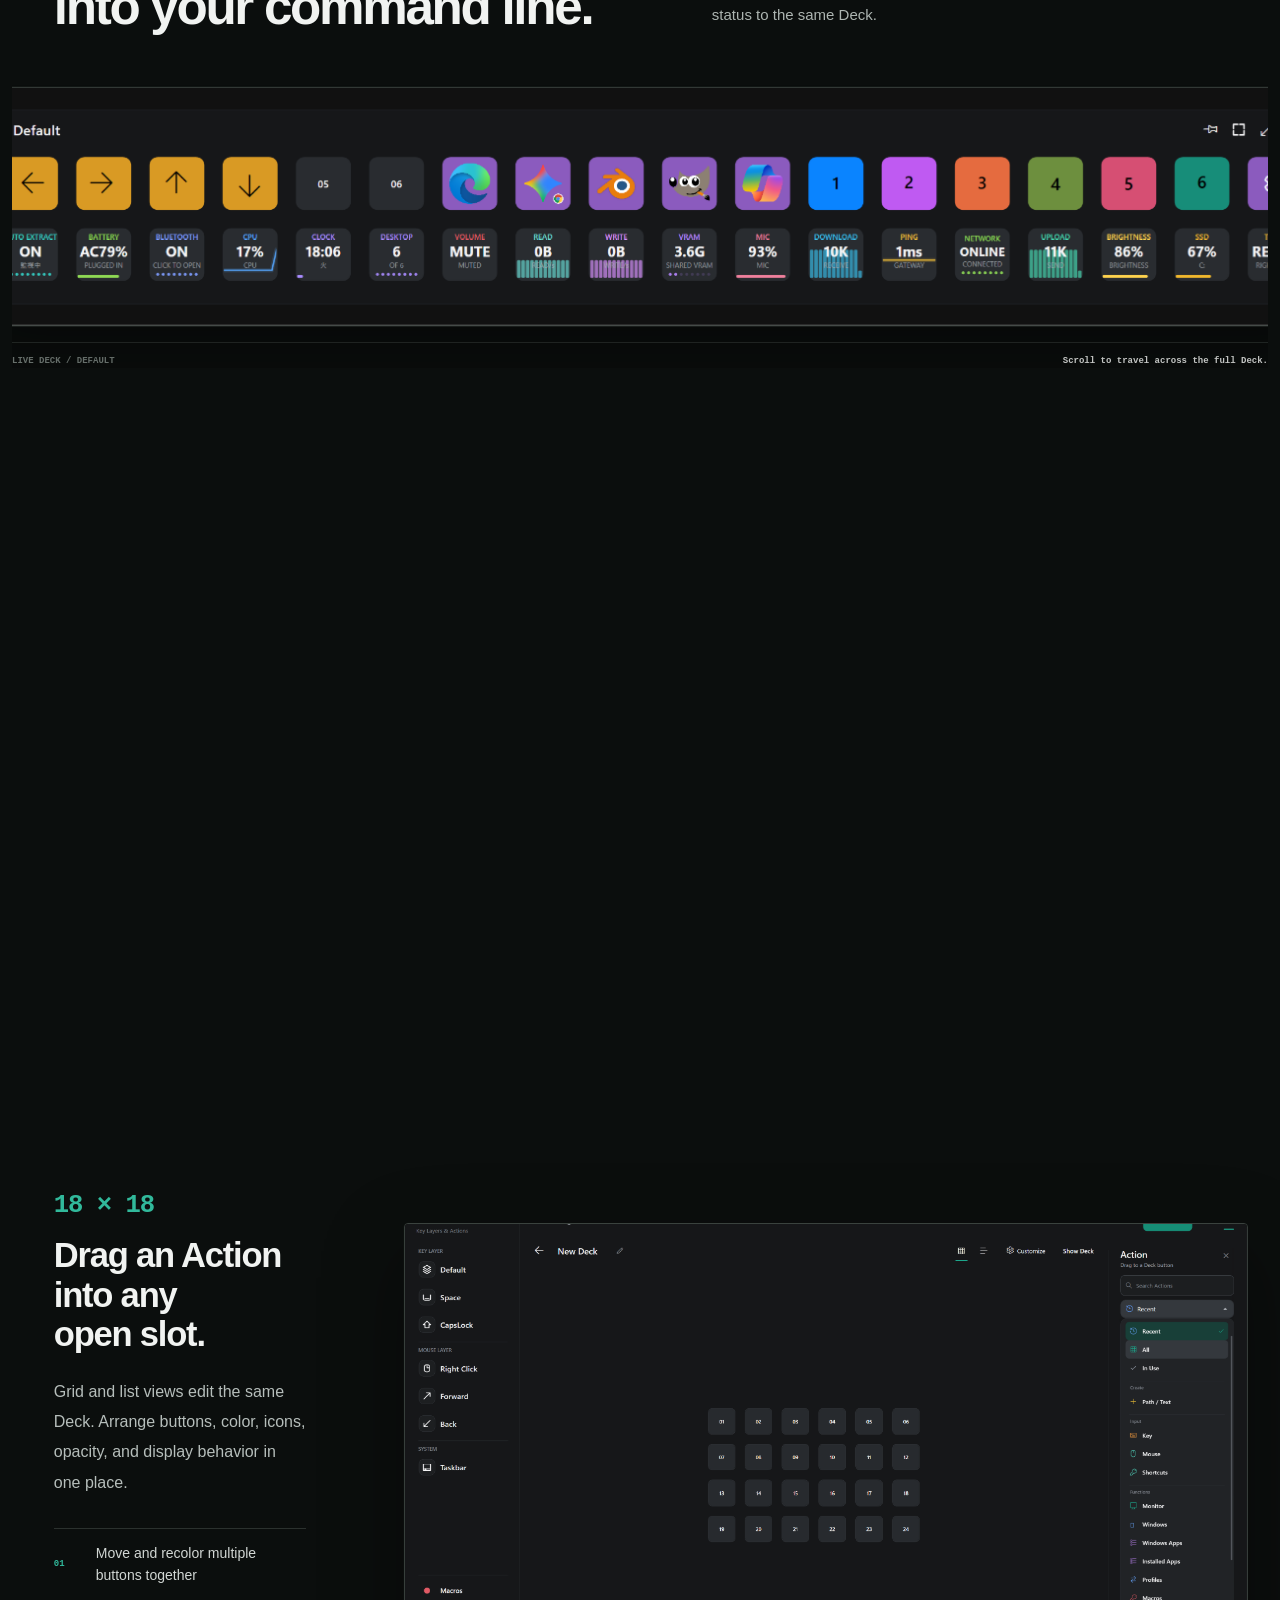
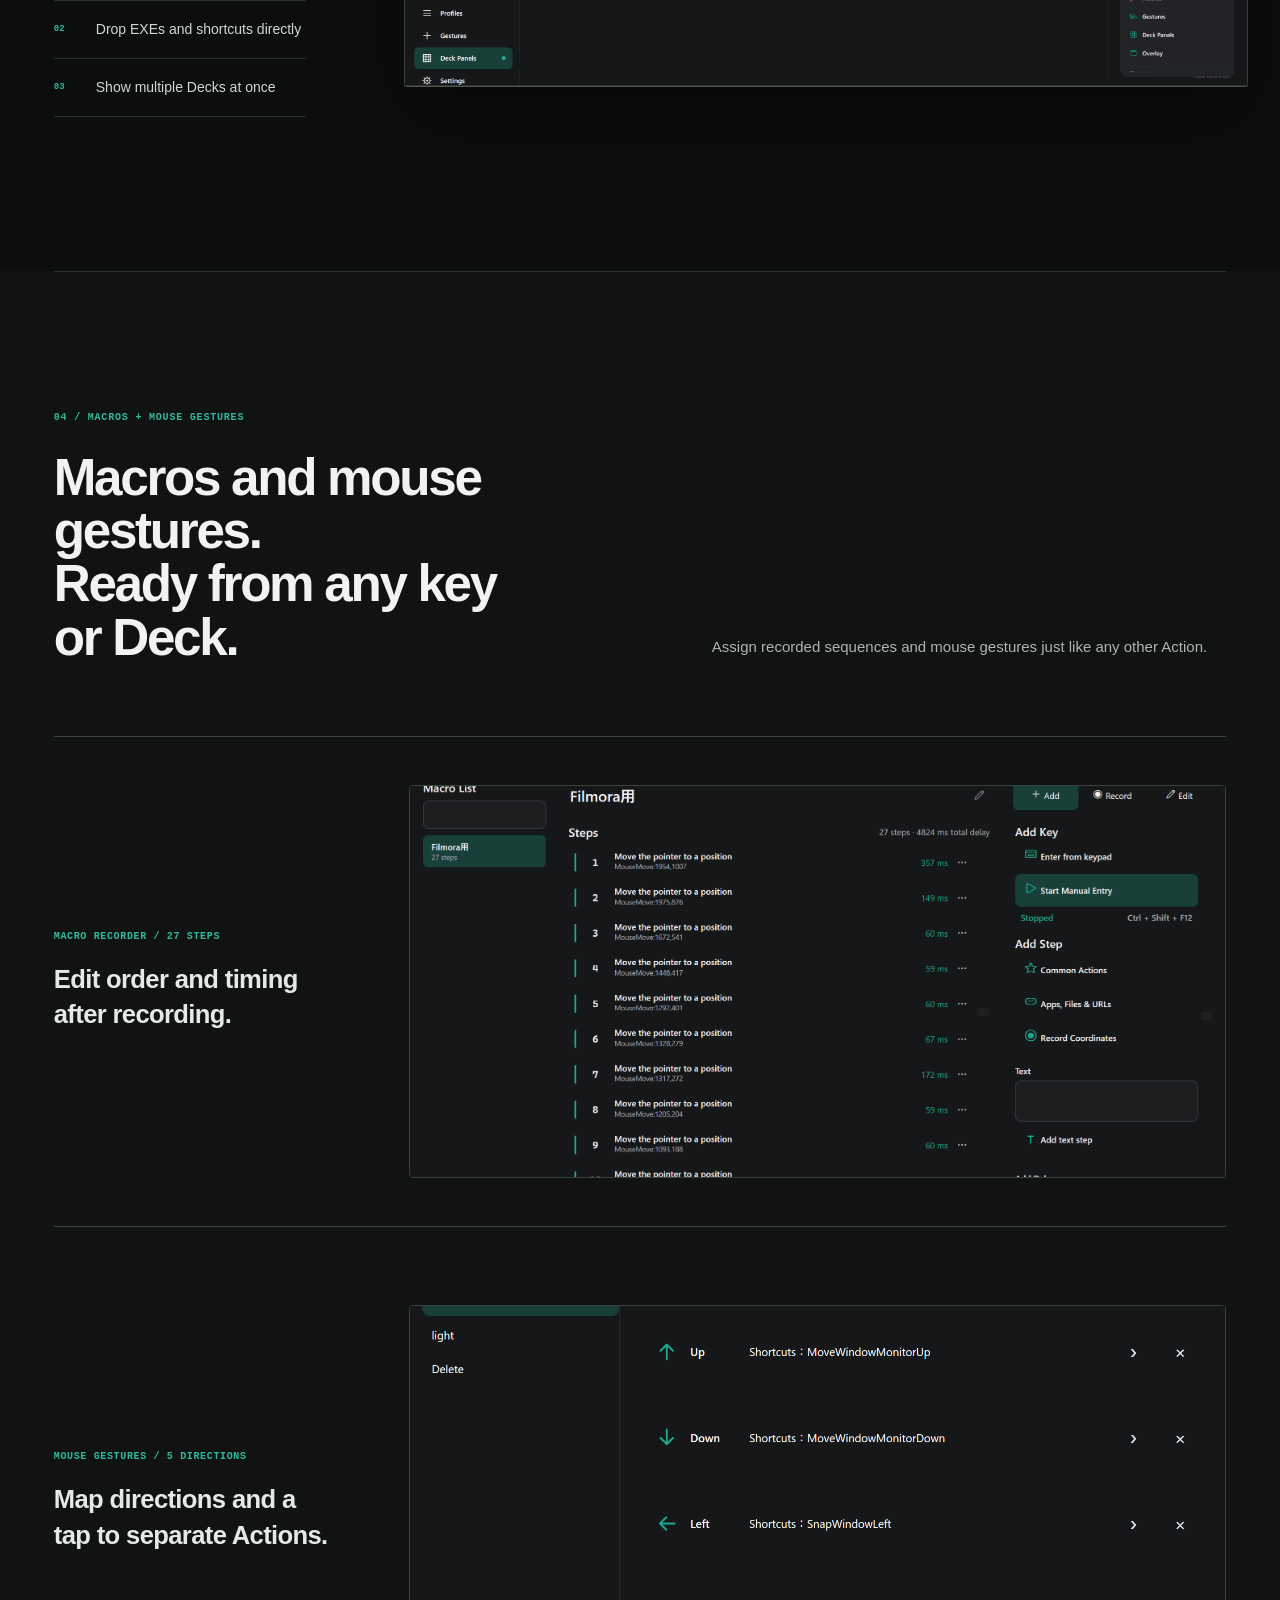
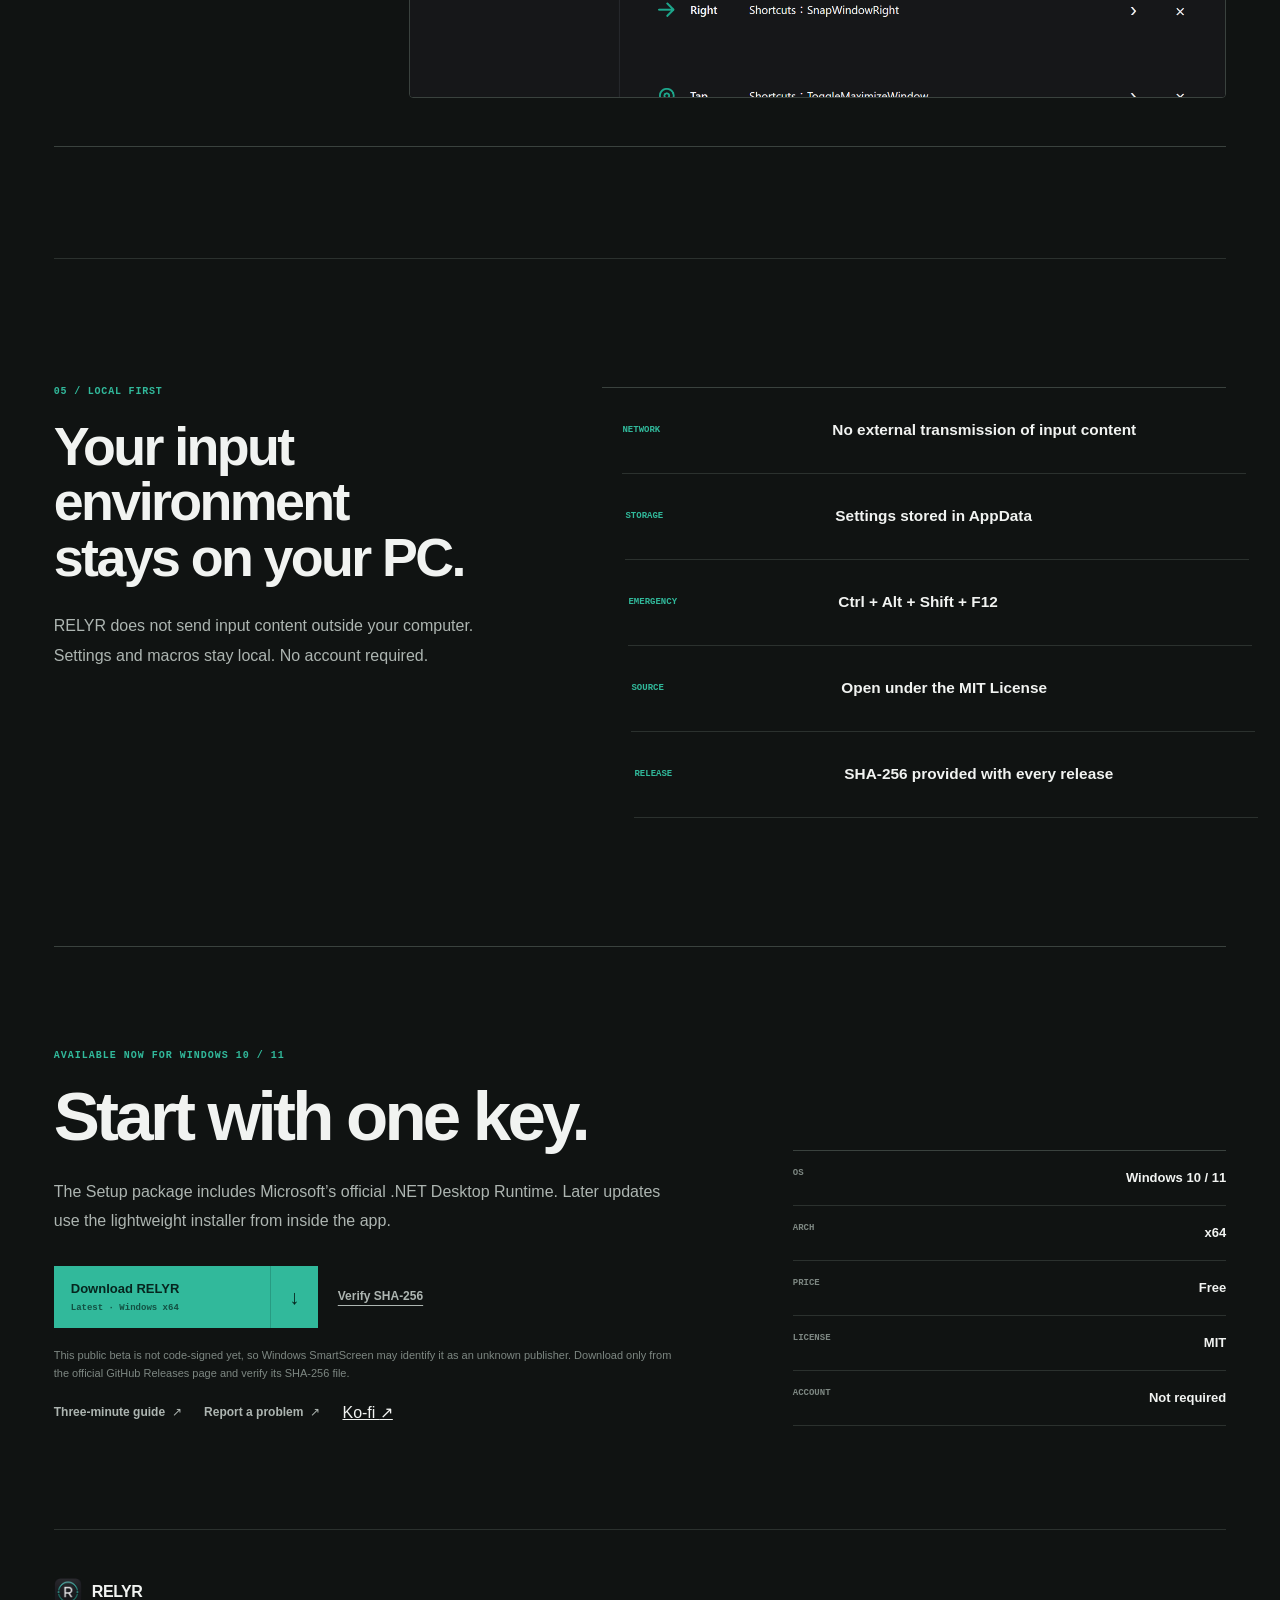
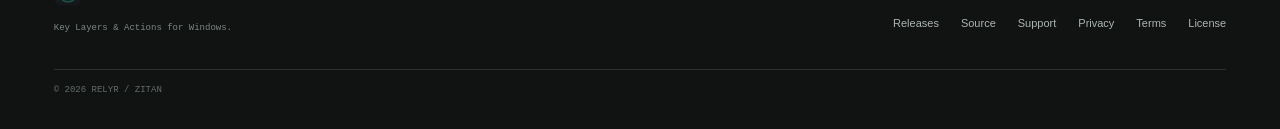
==== commit 94680639: "Revert "Clarify who RELYR is for" This reverts commit 532d536454844993614bf22581c76950de146f91." ====
--- a/docs/index.html
+++ b/docs/index.html
@@ -71,7 +71,7 @@
             <small><b data-release-version>Latest</b> · Setup x64</small>
             <i aria-hidden="true">↓</i>
           </a>
-          <a class="text-link" href="#fit">自分に合うか確認 <span aria-hidden="true">↘</span></a>
+          <a class="text-link" href="#layers">Explore the system <span aria-hidden="true">↘</span></a>
         </div>
         <div class="hero-facts"><p class="hero-note">FREE / OPEN SOURCE / WINDOWS 10—11 / NO ACCOUNT</p></div>
       </div>
@@ -98,87 +98,6 @@
         </div>
       </div>
 
-    </section>
-
-    <section class="fit-section section" id="fit" data-motion-section aria-labelledby="fit-title">
-      <header class="fit-heading reveal">
-        <p class="overline">WHO RELYR IS FOR</p>
-        <h2 id="fit-title">AutoHotkeyやマクロキーボードで足りるなら、無理に替えなくていい。</h2>
-        <p>RELYRは、コードを書き直さずに入力環境を組み替えたい人のための選択肢です。キー、マウス、ジェスチャー、Deckを同じActionから画面上で設定できます。</p>
-      </header>
-
-      <div class="fit-grid reveal">
-        <article class="fit-card fit-card-keep">
-          <p class="fit-label">KEEP YOUR CURRENT SETUP</p>
-          <h3>今の環境を使い続ける</h3>
-          <p>既存のスクリプトや機器で目的を達成でき、コードの管理も苦にならないなら、その環境を替える必要はありません。</p>
-        </article>
-        <article class="fit-card fit-card-choose">
-          <p class="fit-label">CHOOSE RELYR</p>
-          <h3>画面で設定を変えたい</h3>
-          <p>RELYRが合うのは、次の操作をひとつの画面とAction一覧で管理したい場合です。</p>
-          <ul>
-            <li>押している間だけ有効になるキーレイヤー</li>
-            <li>キー、マウス、ジェスチャー、Deckへの共通Action</li>
-            <li>アプリ別プロファイルとローカル保存</li>
-          </ul>
-        </article>
-      </div>
-
-      <div class="recipe-heading reveal">
-        <p class="overline">TWO STARTER SETUPS</p>
-        <h2>最初の価値を、2つの設定で確かめる。</h2>
-        <p>大きな移行は不要です。普段の入力を残したまま、まず安全な操作をひとつだけ追加できます。</p>
-      </div>
-
-      <div class="recipe-grid">
-        <article class="recipe-card reveal">
-          <figure>
-            <button class="shot-button" type="button" data-shot="assets/product-layers.png" data-caption="Space + Eでエクスプローラーを開く設定例">
-              <img src="assets/product-layers.png" width="1439" height="992" loading="lazy" alt="Spaceレイヤーのキー割り当て画面">
-              <span>拡大して見る</span>
-            </button>
-          </figure>
-          <div class="recipe-copy">
-            <span>01 / SPACE + E</span>
-            <h3>片手でエクスプローラーを開く</h3>
-            <ol>
-              <li>Spaceレイヤーを選ぶ</li>
-              <li>Eキーを選ぶ</li>
-              <li>「エクスプローラーを開く」を割り当てる</li>
-              <li>保存し、Spaceを押しながらEを押す</li>
-            </ol>
-          </div>
-        </article>
-
-        <article class="recipe-card reveal">
-          <figure>
-            <button class="shot-button" type="button" data-shot="assets/product-deck-editor.png" data-caption="アプリ起動とPC状態をまとめたDeckの設定例">
-              <img src="assets/product-deck-editor.png" width="1523" height="1049" loading="lazy" alt="DeckエディターでActionを配置する画面">
-              <span>拡大して見る</span>
-            </button>
-          </figure>
-          <div class="recipe-copy">
-            <span>02 / WORK DECK</span>
-            <h3>作業開始の操作をDeckへまとめる</h3>
-            <ol>
-              <li>Deckエディターを開く</li>
-              <li>EXEやショートカットを空き枠へドロップする</li>
-              <li>Windows操作やPCモニターのActionを追加する</li>
-              <li>保存し、必要なDeckを表示する</li>
-            </ol>
-          </div>
-        </article>
-      </div>
-
-      <div class="fit-actions reveal">
-        <a class="download-button fit-download" data-download-link href="https://github.com/zitan-source/RELYR/releases/latest">
-          <span>Windows版を試す</span>
-          <small><b data-release-version>Latest</b> · Setup x64</small>
-          <i aria-hidden="true">↓</i>
-        </a>
-        <a class="text-link fit-guide" href="https://github.com/zitan-source/RELYR/blob/main/docs/getting-started.ja.md">3分ガイドを読む <span aria-hidden="true">↗</span></a>
-      </div>
     </section>
 
     <section class="section layers-section" id="layers" data-motion-section>
@@ -325,7 +244,7 @@
         <nav class="support-links" aria-label="サポート">
           <a class="guide-link" href="https://github.com/zitan-source/RELYR/blob/main/docs/getting-started.ja.md"><span data-guide-label>3分で始める</span> <span aria-hidden="true">↗</span></a>
           <a class="feedback-link" href="https://github.com/zitan-source/RELYR/issues/new/choose"><span data-feedback-label>不具合を報告</span> <span aria-hidden="true">↗</span></a>
-          <a class="support-page-link" href="https://ko-fi.com/relyr" aria-label="Ko-fiでRELYRの開発を任意支援"><span data-support-label>開発を任意支援（Ko-fi）</span> <span aria-hidden="true">↗</span></a>
+          <a class="support-page-link" href="https://ko-fi.com/relyr" aria-label="Ko-fiでRELYRの開発を任意支援">Ko-fi <span aria-hidden="true">↗</span></a>
         </nav>
       </div>
       <aside class="download-spec reveal" aria-label="ダウンロード仕様">
--- a/docs/styles.css
+++ b/docs/styles.css
@@ -125,44 +125,6 @@
 .video-progress { position: absolute; right: 0; bottom: 0; left: 0; z-index: 3; height: 2px; overflow: hidden; background: rgba(255,255,255,.11); pointer-events: none; }
 .video-progress span { display: block; width: var(--video-progress, 0%); height: 100%; background: var(--accent-light); transform-origin: 0 50%; }
 
-.fit-section { padding: clamp(110px,9vw,150px) 0 clamp(120px,10vw,165px); border-top: 1px solid var(--line); }
-.fit-heading { display: grid; grid-template-columns: 1.05fr .95fr; column-gap: clamp(40px,7vw,110px); row-gap: 26px; align-items: end; }
-.fit-heading .overline { grid-column: 1 / -1; }
-.fit-heading h2 { max-width: 850px; margin: 0; font-size: clamp(38px,3.7vw,58px); font-weight: 610; line-height: 1.08; letter-spacing: -.043em; }
-html:lang(ja-JP) .fit-heading h2 { font-size: clamp(34px,3.15vw,48px); line-height: 1.3; letter-spacing: -.03em; }
-.fit-heading > p:last-child { max-width: 570px; margin: 0 0 4px; color: var(--muted); font-size: clamp(15px,1.08vw,17px); line-height: 1.82; }
-.fit-grid { margin-top: 62px; display: grid; grid-template-columns: .86fr 1.14fr; border-top: 1px solid var(--line-strong); border-bottom: 1px solid var(--line-strong); }
-.fit-card { min-width: 0; padding: 34px clamp(26px,3.5vw,54px) 38px 0; }
-.fit-card + .fit-card { padding-left: clamp(26px,3.5vw,54px); border-left: 1px solid var(--line-strong); }
-.fit-label { margin: 0; color: var(--accent); font: 650 9px/1 var(--mono); letter-spacing: .08em; }
-.fit-card h3 { margin: 58px 0 0; font-size: clamp(23px,2vw,31px); font-weight: 620; line-height: 1.25; letter-spacing: -.03em; }
-.fit-card > p:not(.fit-label) { max-width: 35em; margin: 18px 0 0; color: var(--muted); font-size: 15px; line-height: 1.8; }
-.fit-card ul { margin: 25px 0 0; padding: 0; list-style: none; border-top: 1px solid var(--line); }
-.fit-card li { min-height: 50px; padding: 13px 0 13px 22px; display: flex; align-items: center; border-bottom: 1px solid var(--line); color: #d6dcda; font-size: 14px; line-height: 1.55; }
-.fit-card li::before { content: "+"; width: 22px; margin-left: -22px; color: var(--accent); font: 650 11px/1 var(--mono); }
-.recipe-heading { margin-top: clamp(100px,9vw,140px); display: grid; grid-template-columns: .84fr 1.16fr; gap: 24px clamp(40px,7vw,110px); }
-.recipe-heading .overline { grid-column: 1 / -1; }
-.recipe-heading h2 { margin: 0; font-size: clamp(34px,3.2vw,50px); font-weight: 610; line-height: 1.12; letter-spacing: -.04em; }
-html:lang(ja-JP) .recipe-heading h2 { font-size: clamp(31px,2.75vw,42px); line-height: 1.28; letter-spacing: -.027em; }
-.recipe-heading > p:last-child { max-width: 570px; margin: 0; color: var(--muted); font-size: 15px; line-height: 1.82; }
-.recipe-grid { margin-top: 52px; display: grid; grid-template-columns: 1fr 1fr; gap: clamp(24px,3vw,46px); }
-.recipe-card { min-width: 0; border-top: 1px solid var(--line-strong); }
-.recipe-card figure { margin: 0; padding-top: 20px; }
-.recipe-card .shot-button { aspect-ratio: 1.55; box-shadow: none; }
-.recipe-card .shot-button img { width: 100%; height: 100%; object-fit: cover; object-position: 50% 22%; }
-.recipe-card:nth-child(2) .shot-button img { object-position: 50% 42%; }
-.recipe-copy { padding: 25px 0 0; }
-.recipe-copy > span { color: var(--accent); font: 650 9px/1 var(--mono); letter-spacing: .08em; }
-.recipe-copy h3 { margin: 17px 0 0; font-size: clamp(21px,1.8vw,28px); font-weight: 620; line-height: 1.3; letter-spacing: -.025em; }
-.recipe-copy ol { margin: 24px 0 0; padding: 0; list-style: none; counter-reset: recipe-step; border-top: 1px solid var(--line); }
-.recipe-copy li { counter-increment: recipe-step; min-height: 48px; padding: 12px 0; display: grid; grid-template-columns: 32px 1fr; align-items: center; border-bottom: 1px solid var(--line); color: var(--muted); font-size: 13px; line-height: 1.55; }
-.recipe-copy li::before { content: counter(recipe-step, decimal-leading-zero); color: var(--quiet); font: 600 9px/1 var(--mono); }
-.fit-actions { margin-top: 50px; display: flex; align-items: center; gap: 24px; }
-.fit-download { background: var(--accent); color: var(--accent-ink); }
-.fit-download small { color: rgba(5,37,30,.7); }
-.fit-download i { border-color: rgba(5,37,30,.2); }
-.fit-download:hover { background: var(--accent-light); }
-
 .layers-section { --motion-progress: 0; padding: clamp(125px,11vw,170px) 0 clamp(130px,11vw,180px); border-top: 1px solid var(--line); }
 .section-heading, .deck-title, .workflow-heading { display: grid; grid-template-columns: 1.05fr .95fr; align-items: end; column-gap: clamp(40px,7vw,110px); row-gap: 28px; }
 .section-heading::before, .deck-title::before, .workflow-heading::before, .principles-copy::before { display: block; margin-bottom: 22px; color: var(--accent); font: 600 10px/1 var(--mono); letter-spacing: .08em; }
@@ -316,9 +278,6 @@
   .hero { min-height: auto; padding-top: 112px; grid-template-columns: 1fr; gap: 56px; }
   .hero-copy { max-width: 780px; }
   .hero-product { width: min(920px,100%); margin-inline: auto; }
-  .fit-heading, .recipe-heading { grid-template-columns: 1fr; }
-  .fit-heading .overline, .recipe-heading .overline { grid-column: auto; }
-  .fit-heading > p:last-child, .recipe-heading > p:last-child { max-width: 720px; }
   .section-heading, .deck-title, .workflow-heading { grid-template-columns: 1fr; gap: 24px; }
   .layer-layout, .ledger-intro { grid-template-columns: 180px minmax(0,1fr); gap: 32px; }
   .action-index { margin-left: 212px; }
@@ -359,18 +318,6 @@
   .hero-deck-demo { right: -50%; bottom: 4%; left: 5%; height: 22%; }
   .hero-layer-state { top: 9%; right: 4%; width: auto; padding: 11px 12px; }
   .hero-layer-state b { display: none; }
-  .fit-section { padding-block: 88px 96px; }
-  .fit-heading h2, html:lang(ja-JP) .fit-heading h2 { font-size: 29px; line-height: 1.38; letter-spacing: -.025em; }
-  .fit-grid { margin-top: 42px; grid-template-columns: 1fr; }
-  .fit-card, .fit-card + .fit-card { padding: 26px 0 31px; border-left: 0; }
-  .fit-card + .fit-card { border-top: 1px solid var(--line-strong); }
-  .fit-card h3 { margin-top: 36px; font-size: 23px; }
-  .recipe-heading { margin-top: 78px; }
-  .recipe-heading h2, html:lang(ja-JP) .recipe-heading h2 { font-size: 27px; line-height: 1.4; }
-  .recipe-grid { margin-top: 38px; grid-template-columns: 1fr; gap: 58px; }
-  .recipe-card .shot-button { aspect-ratio: 1.35; }
-  .fit-actions { align-items: flex-start; flex-direction: column; }
-  .fit-actions .download-button { width: 100%; }
   .layers-section, .action-ledger, .workflow-section { padding-block: 92px; }
   .section-heading h2, .deck-title h2, .workflow-heading h2 { font-size: clamp(36px,10vw,46px); }
   html:lang(ja-JP) .section-heading h2, html:lang(ja-JP) .deck-title h2, html:lang(ja-JP) .workflow-heading h2 { font-size: 30px; line-height: 1.35; letter-spacing: -.025em; }
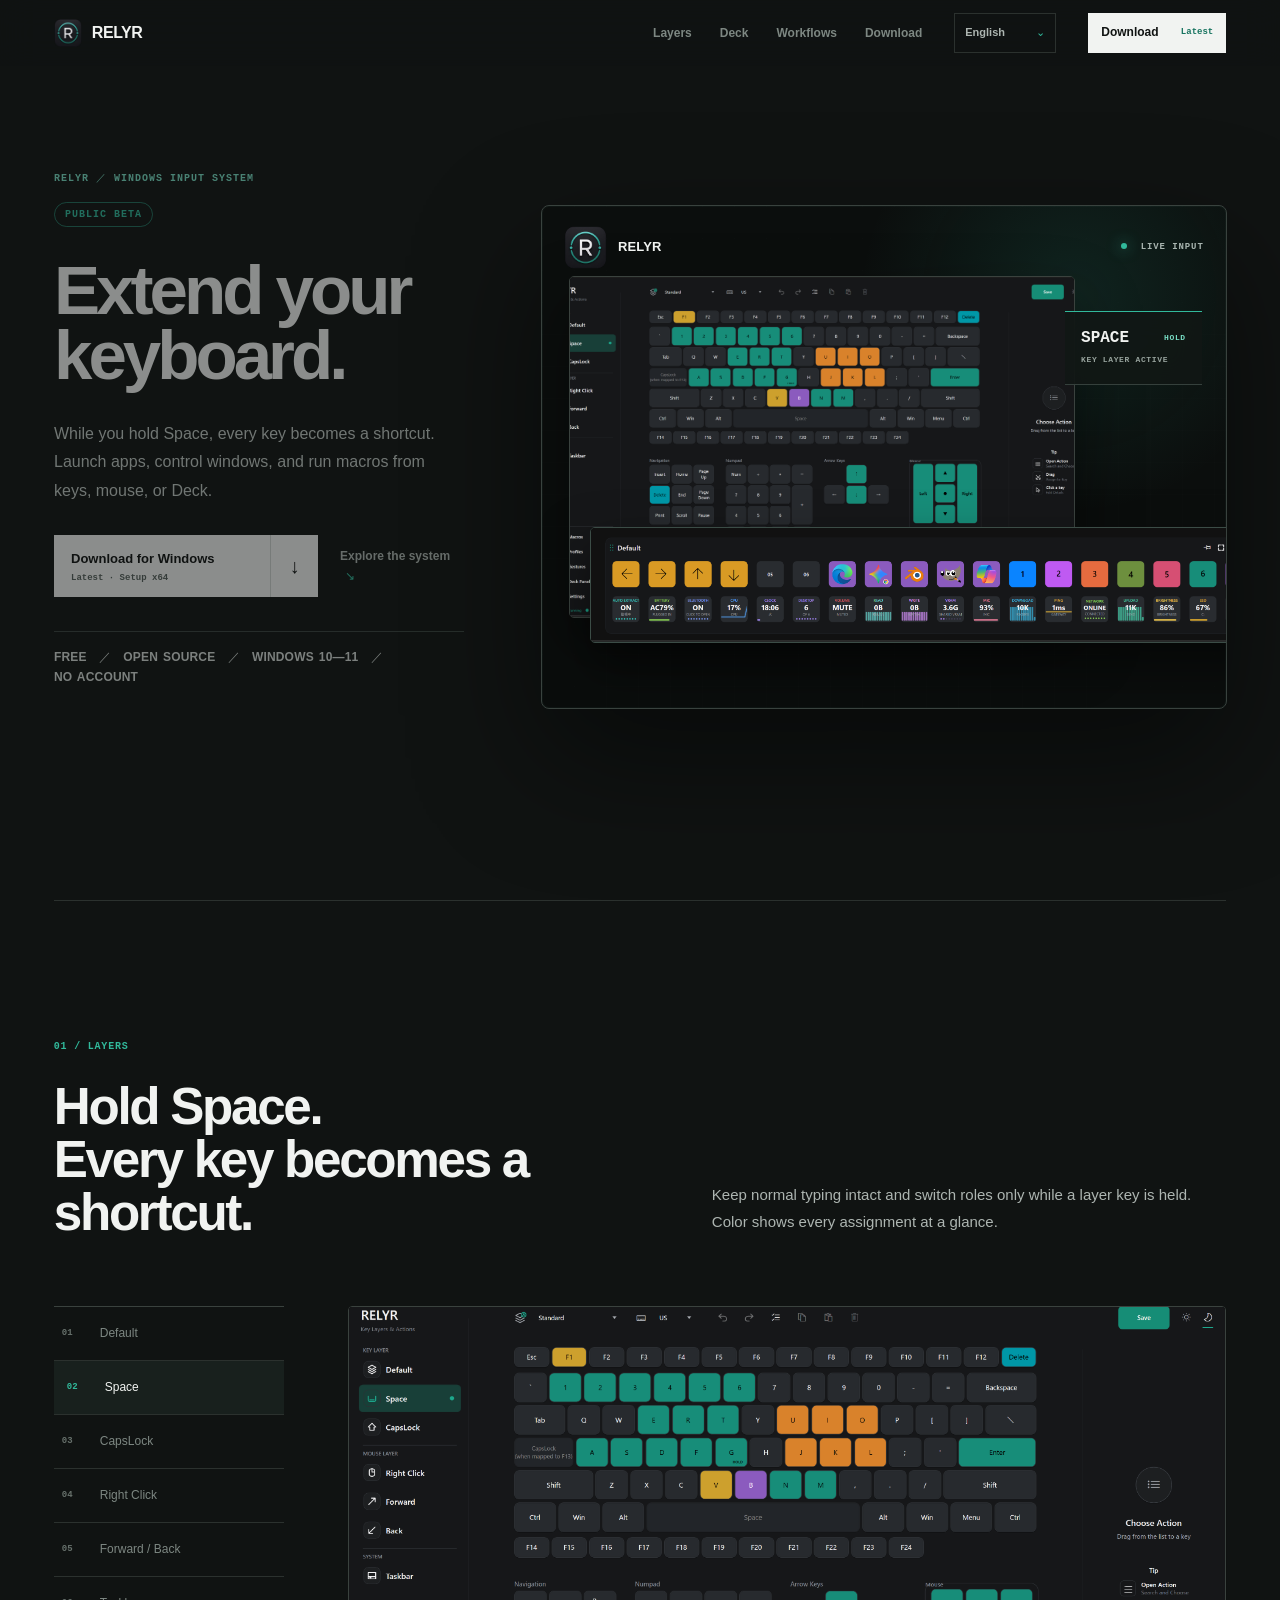
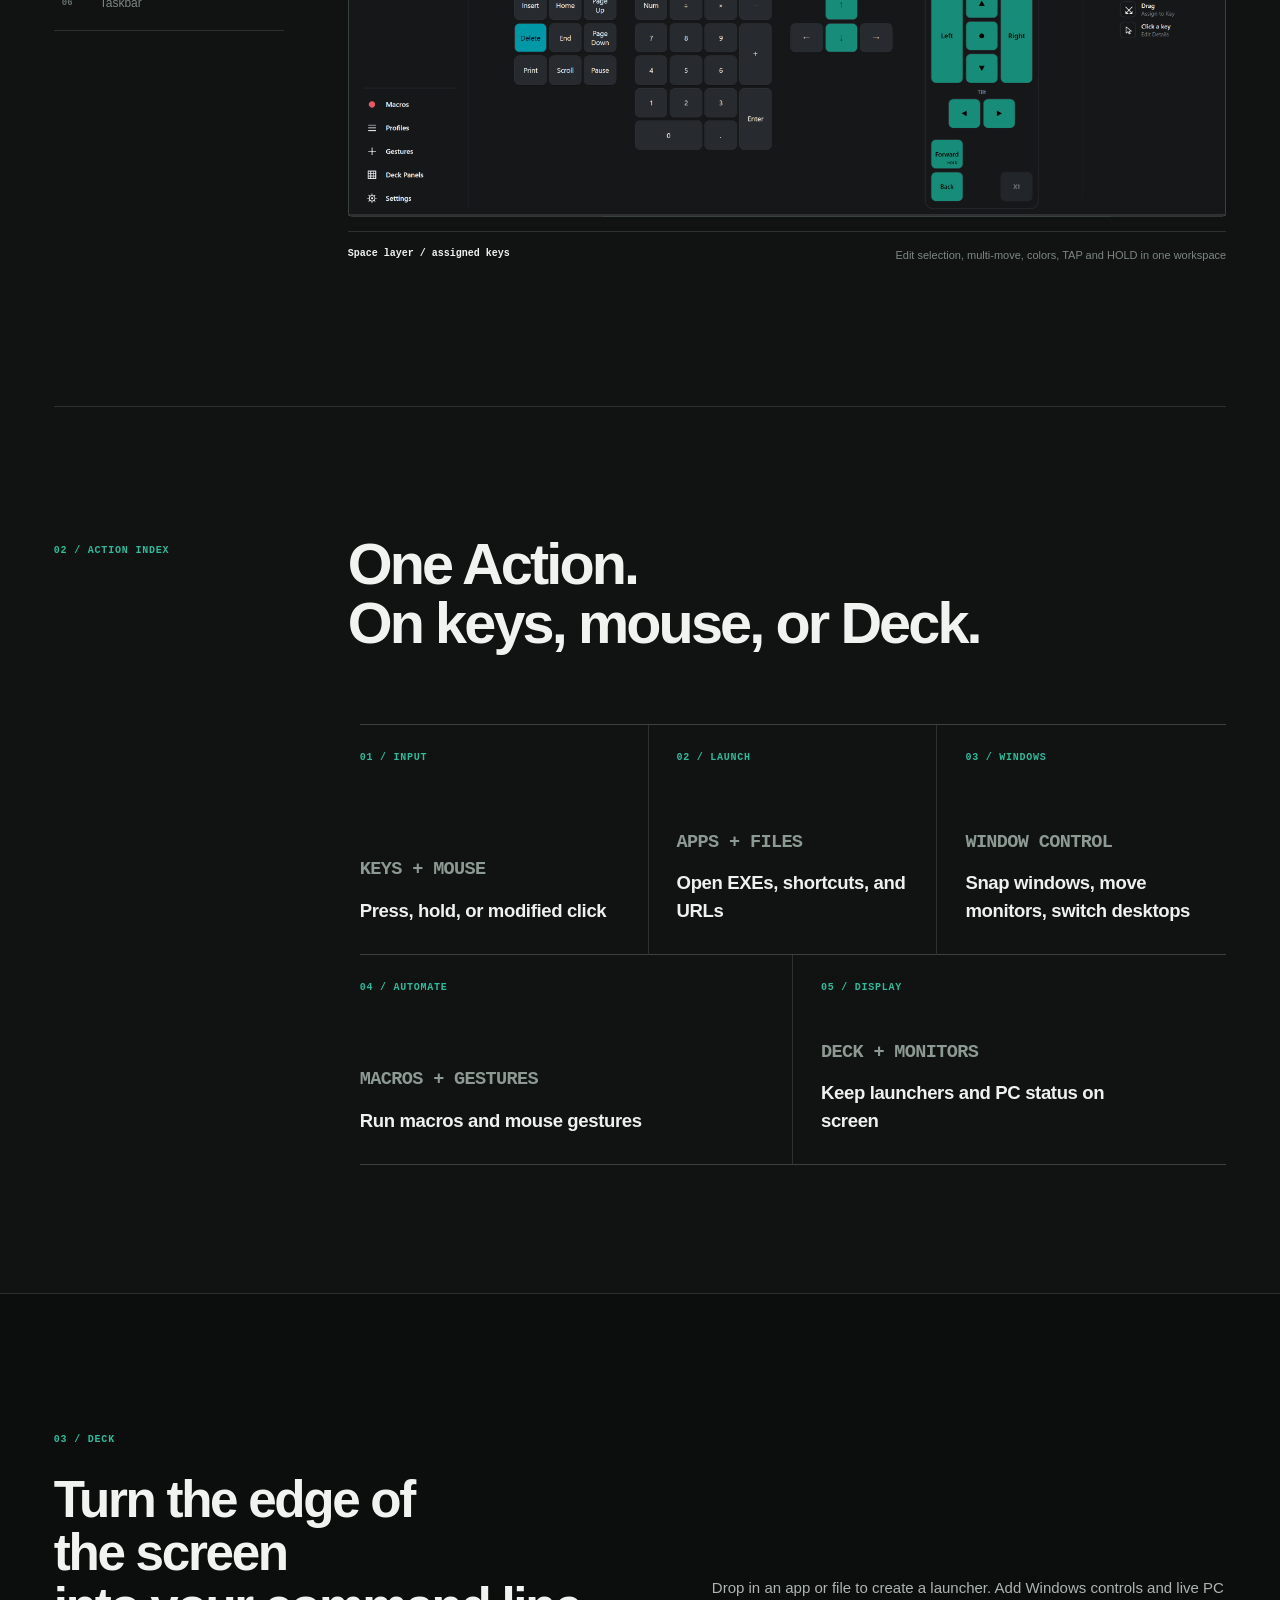
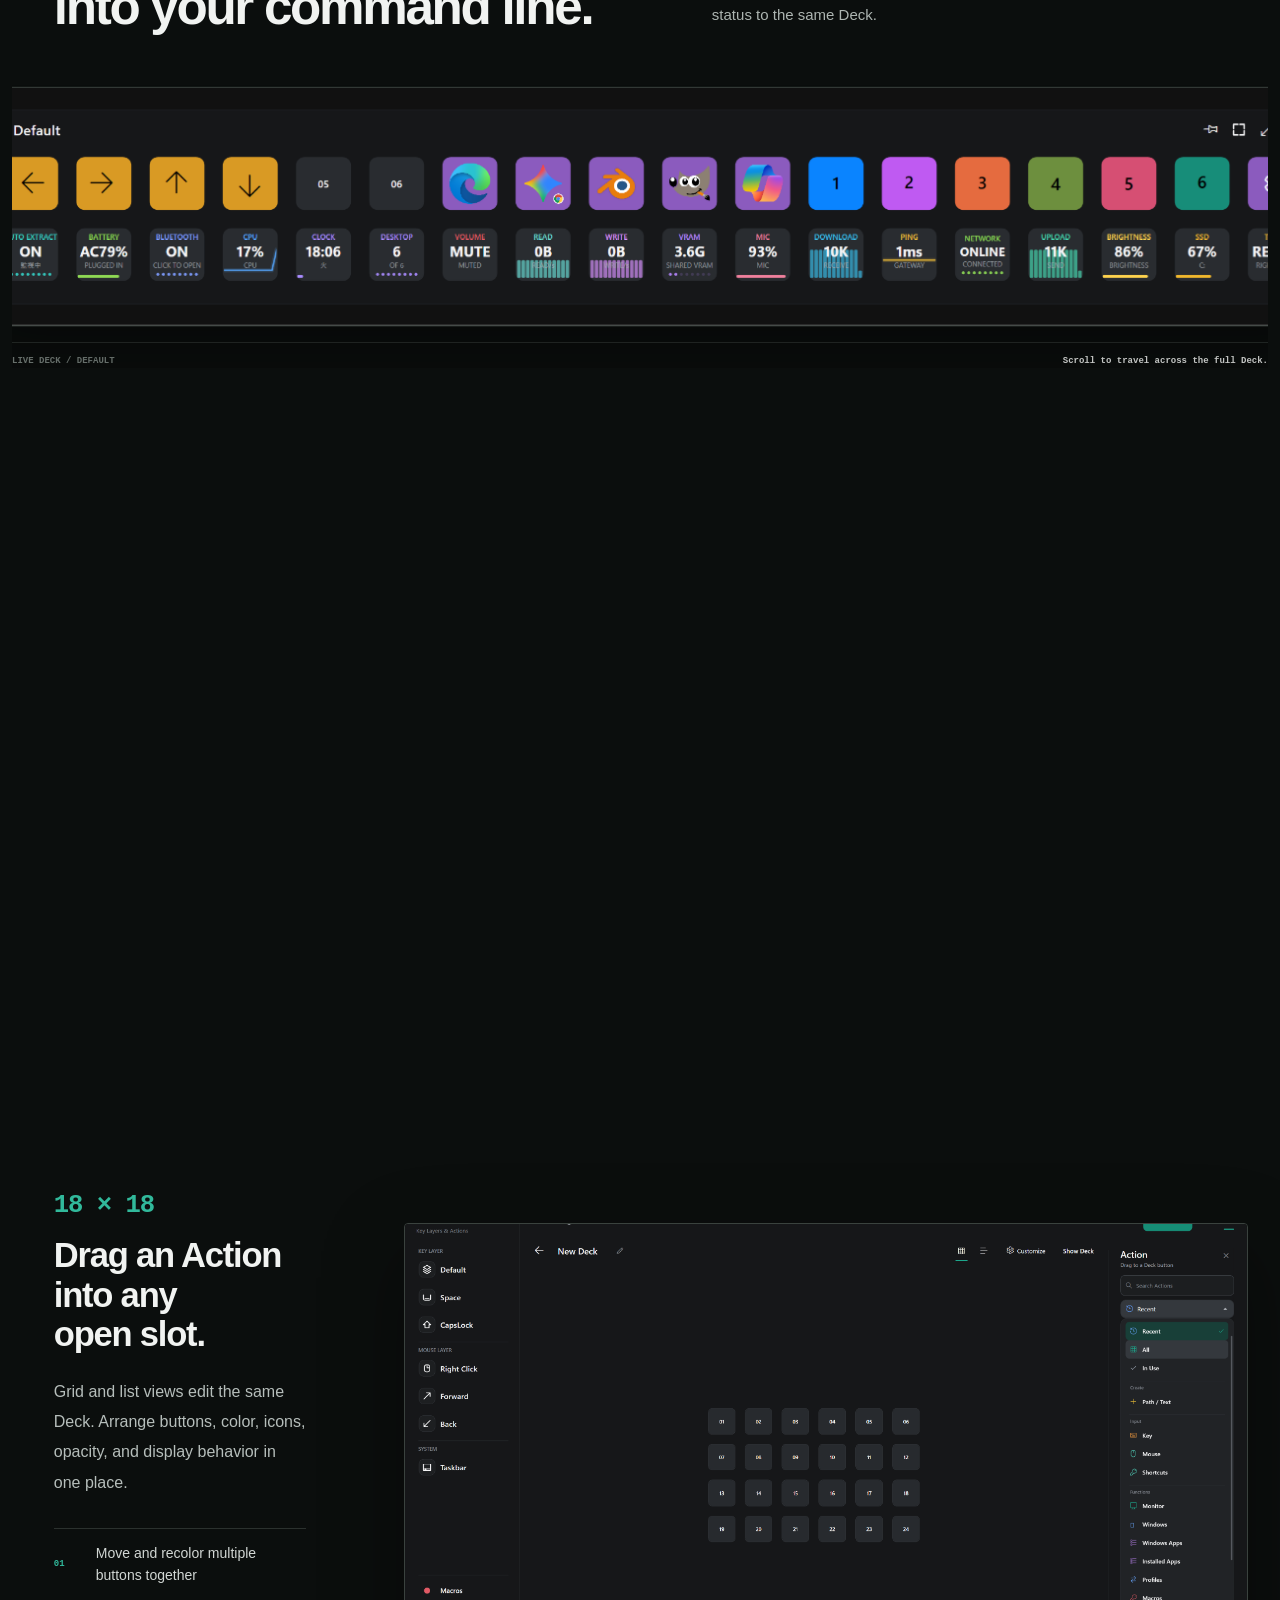
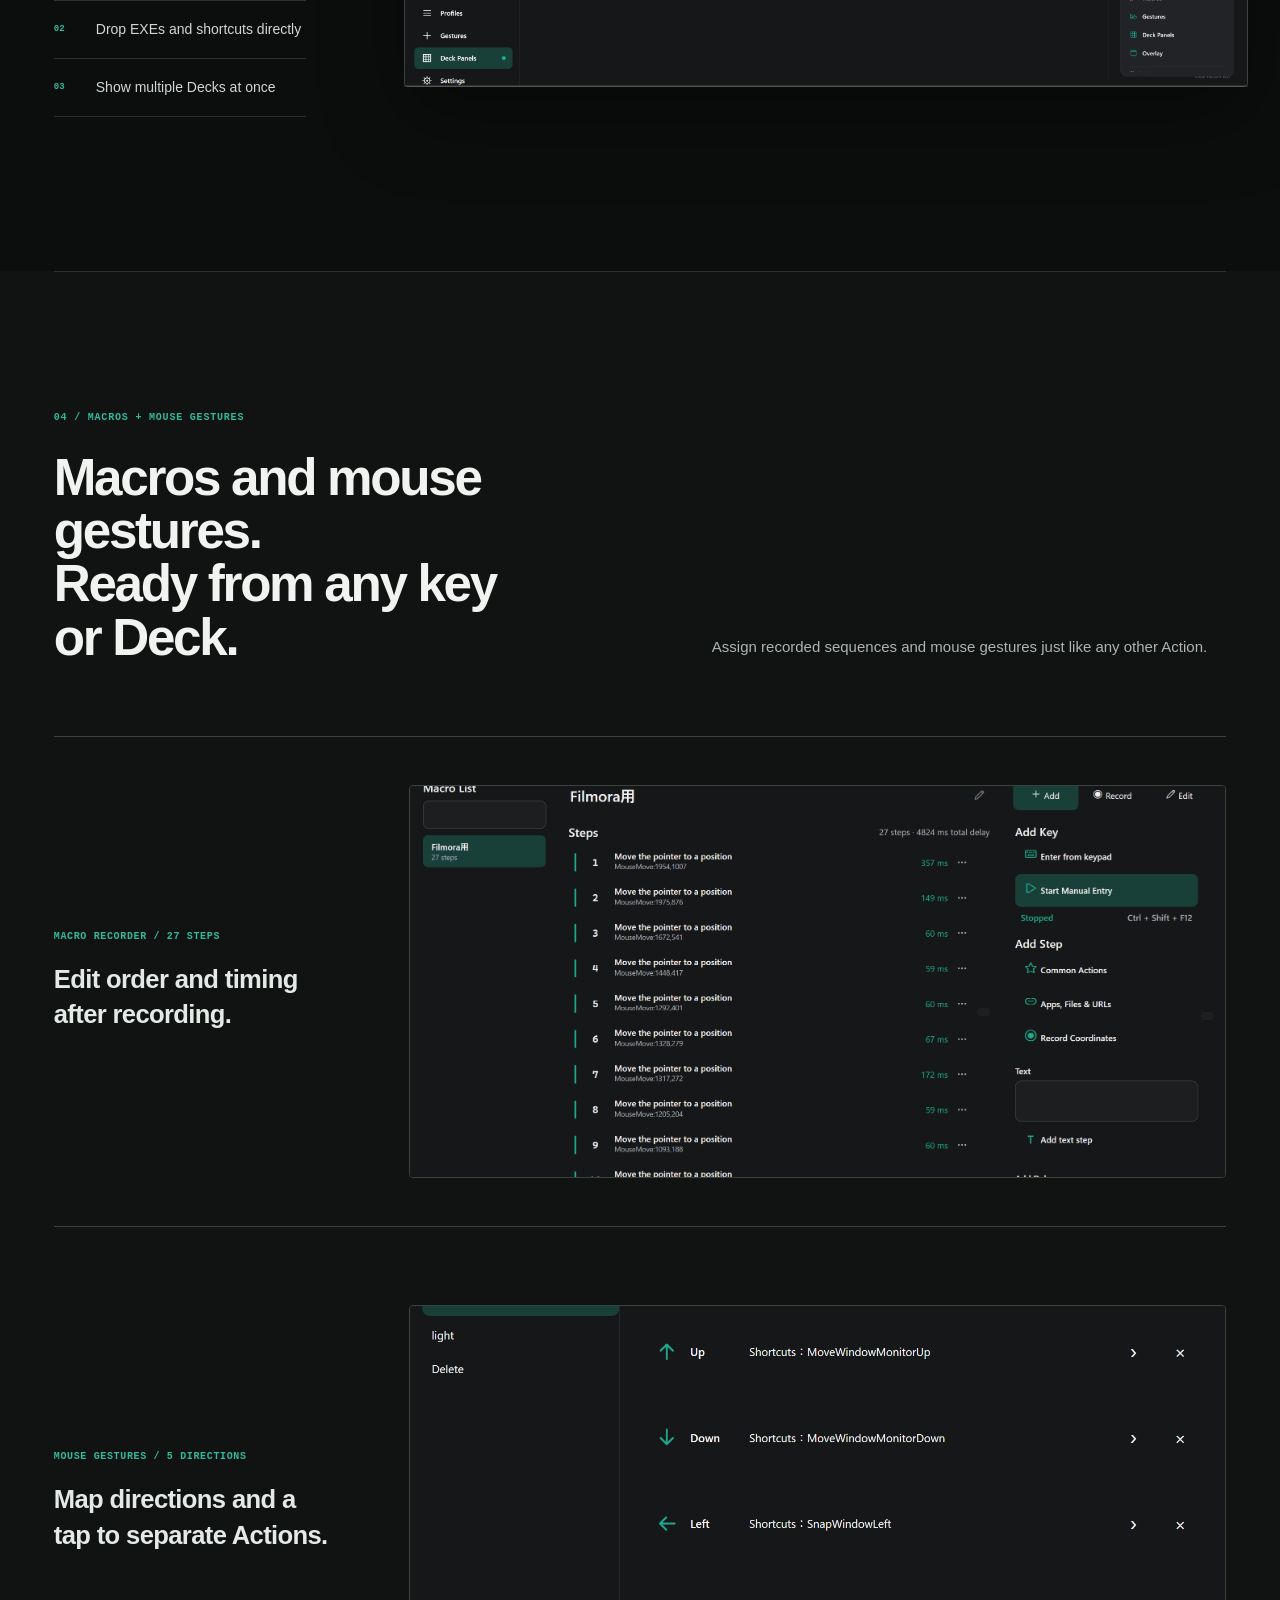
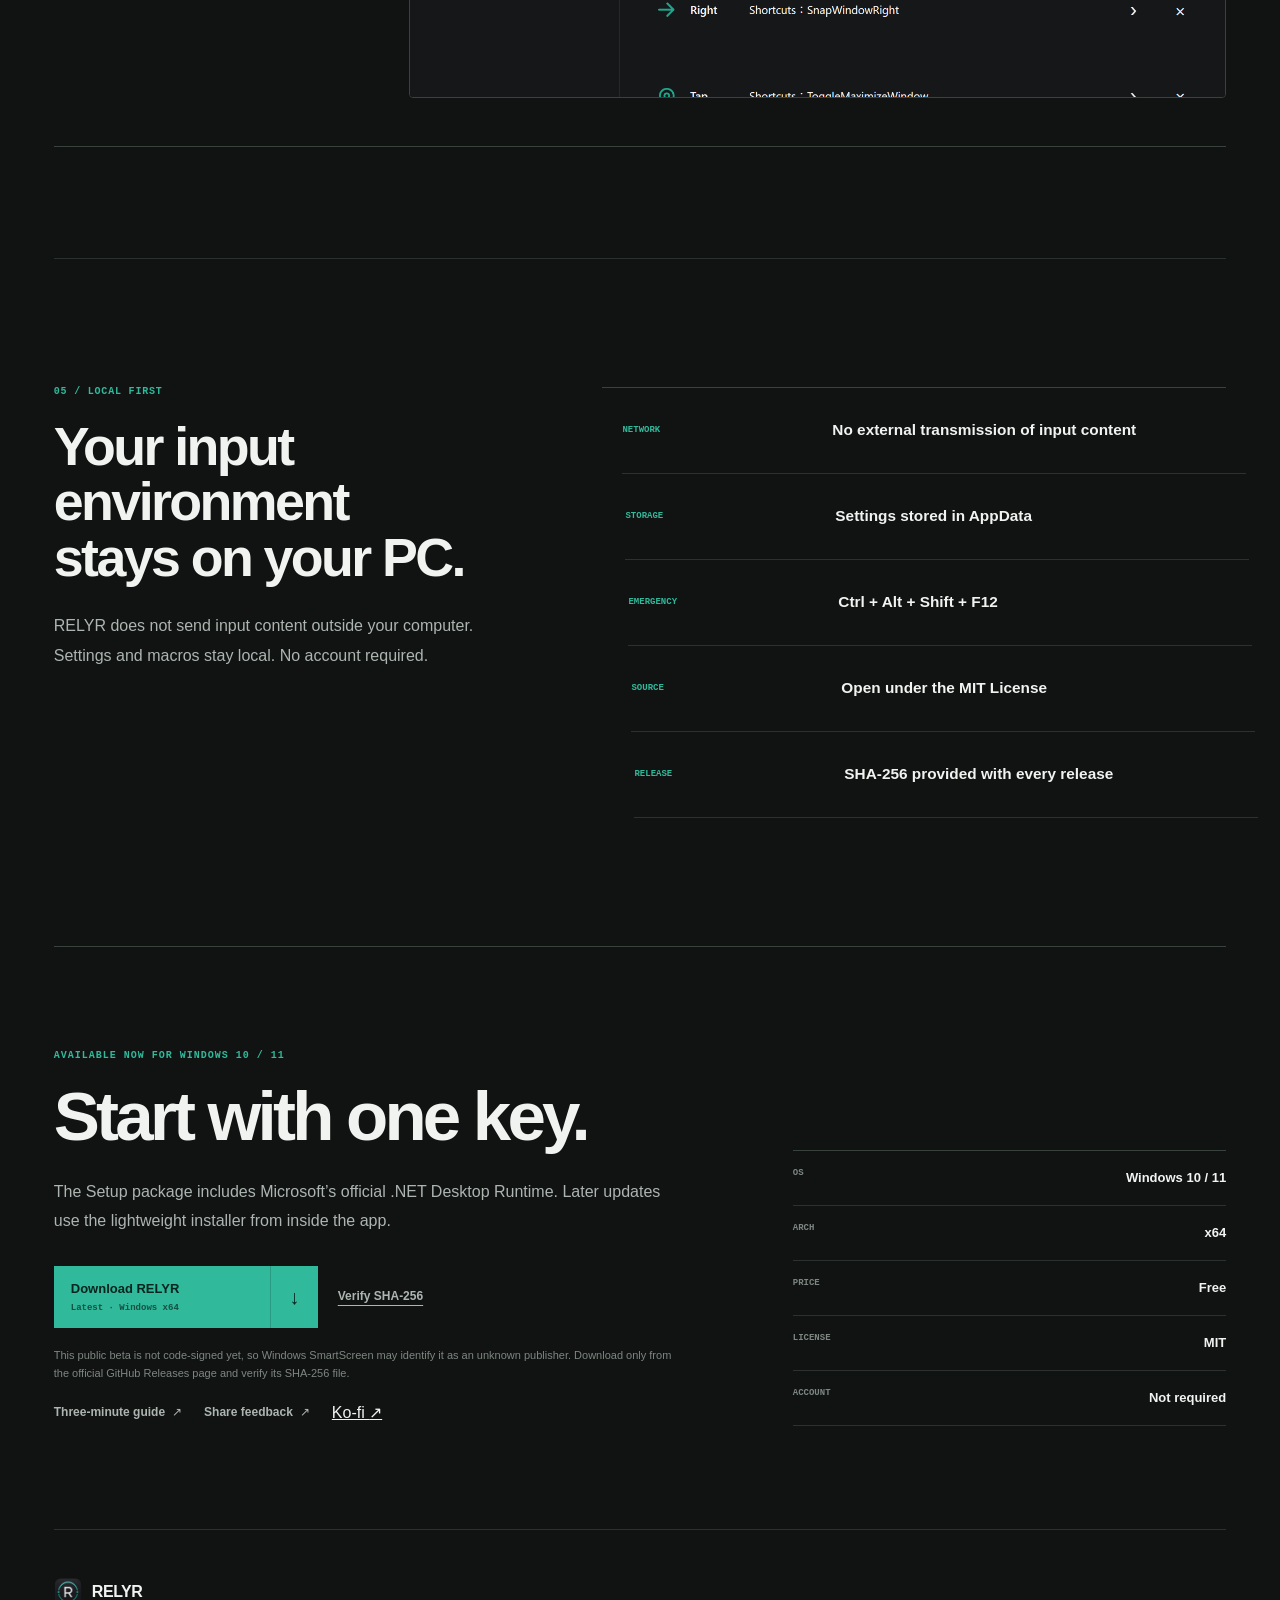
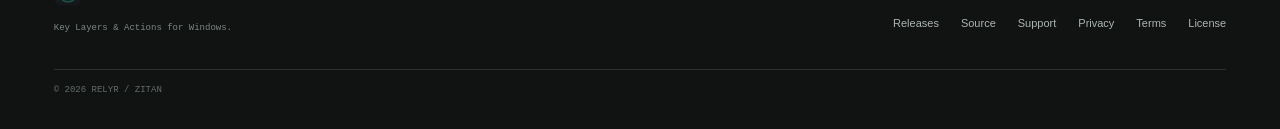
==== commit a1358136: "Release RELYR 0.1.398 Deck interaction improvements" ====
--- a/docs/index.html
+++ b/docs/index.html
@@ -243,7 +243,7 @@
         <p class="signing-note">現在の配布版はコード署名前のため、Windows SmartScreenが「不明な発行元」と表示する場合があります。</p>
         <nav class="support-links" aria-label="サポート">
           <a class="guide-link" href="https://github.com/zitan-source/RELYR/blob/main/docs/getting-started.ja.md"><span data-guide-label>3分で始める</span> <span aria-hidden="true">↗</span></a>
-          <a class="feedback-link" href="https://github.com/zitan-source/RELYR/issues/new/choose"><span data-feedback-label>不具合を報告</span> <span aria-hidden="true">↗</span></a>
+          <a class="feedback-link" href="https://github.com/zitan-source/RELYR/issues/new?template=usage_feedback.yml"><span data-feedback-label>使い方・感想を送る</span> <span aria-hidden="true">↗</span></a>
           <a class="support-page-link" href="https://ko-fi.com/relyr" aria-label="Ko-fiでRELYRの開発を任意支援">Ko-fi <span aria-hidden="true">↗</span></a>
         </nav>
       </div>
